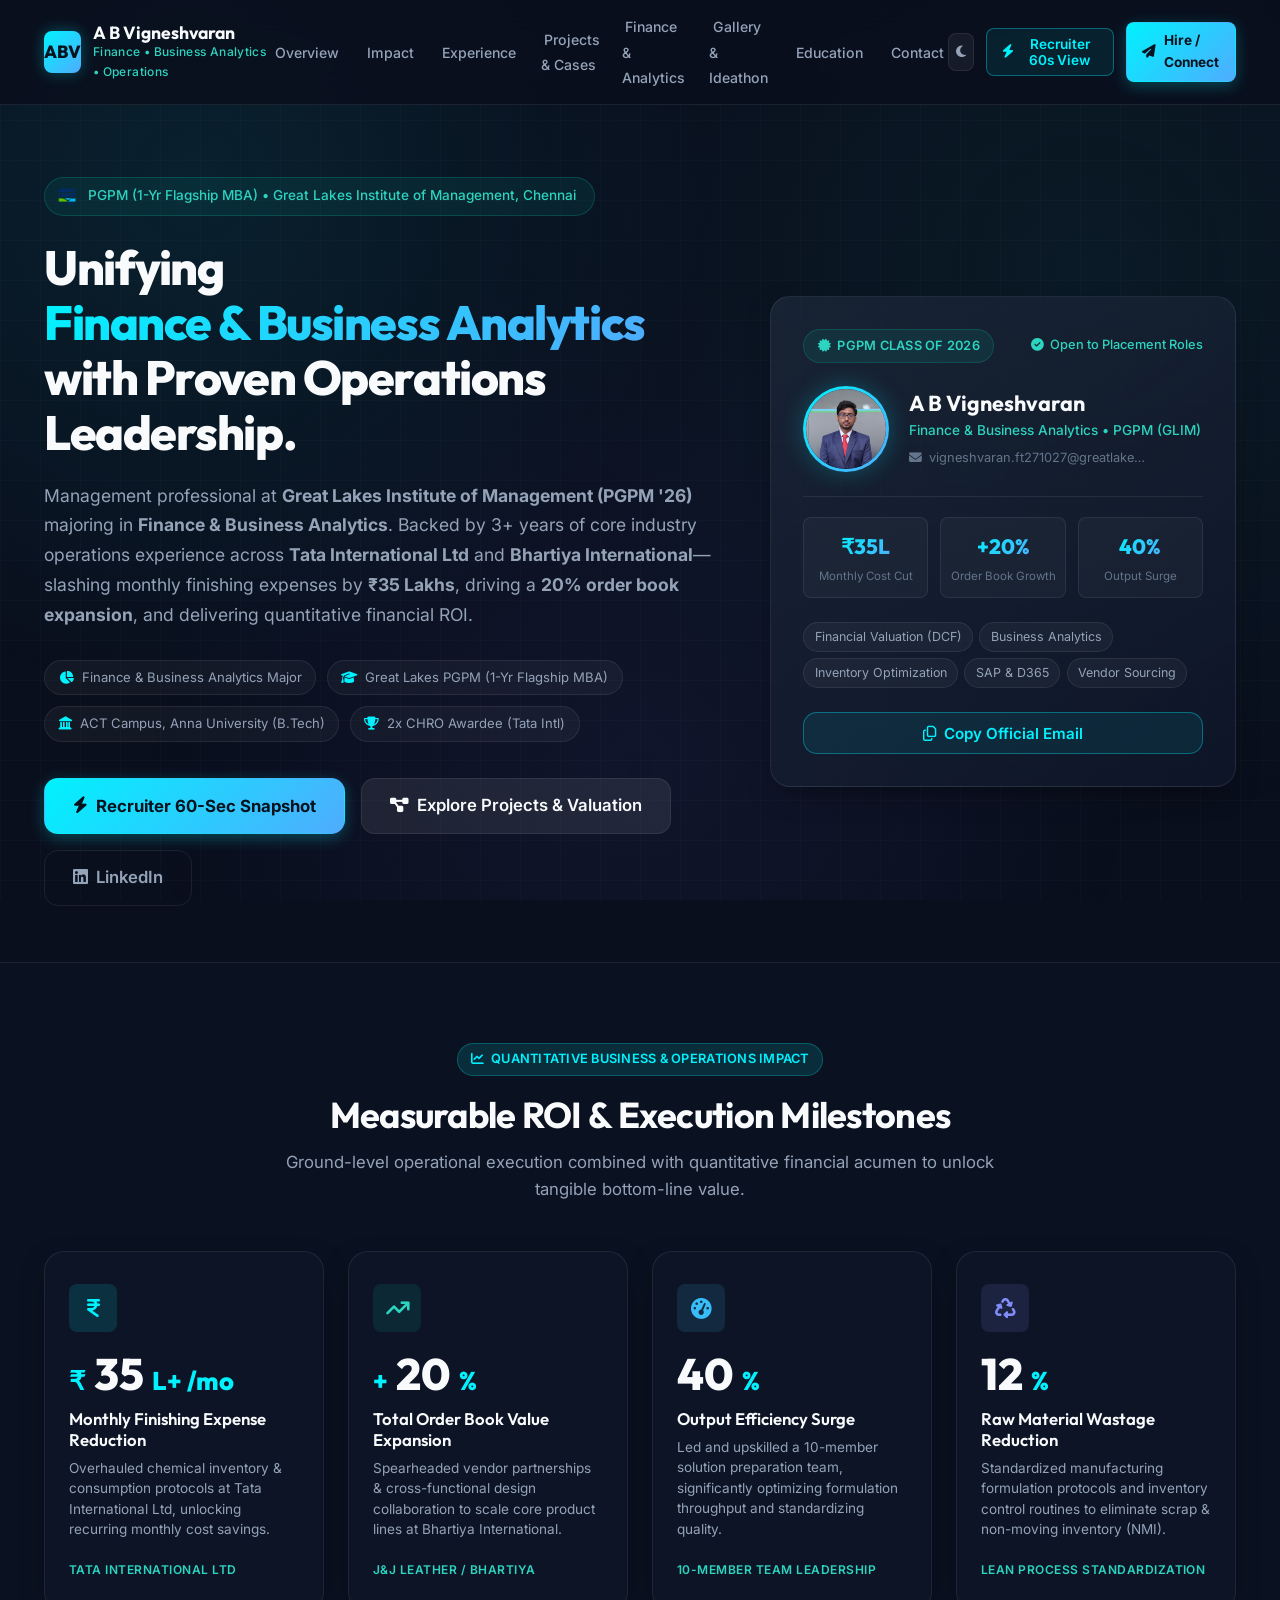
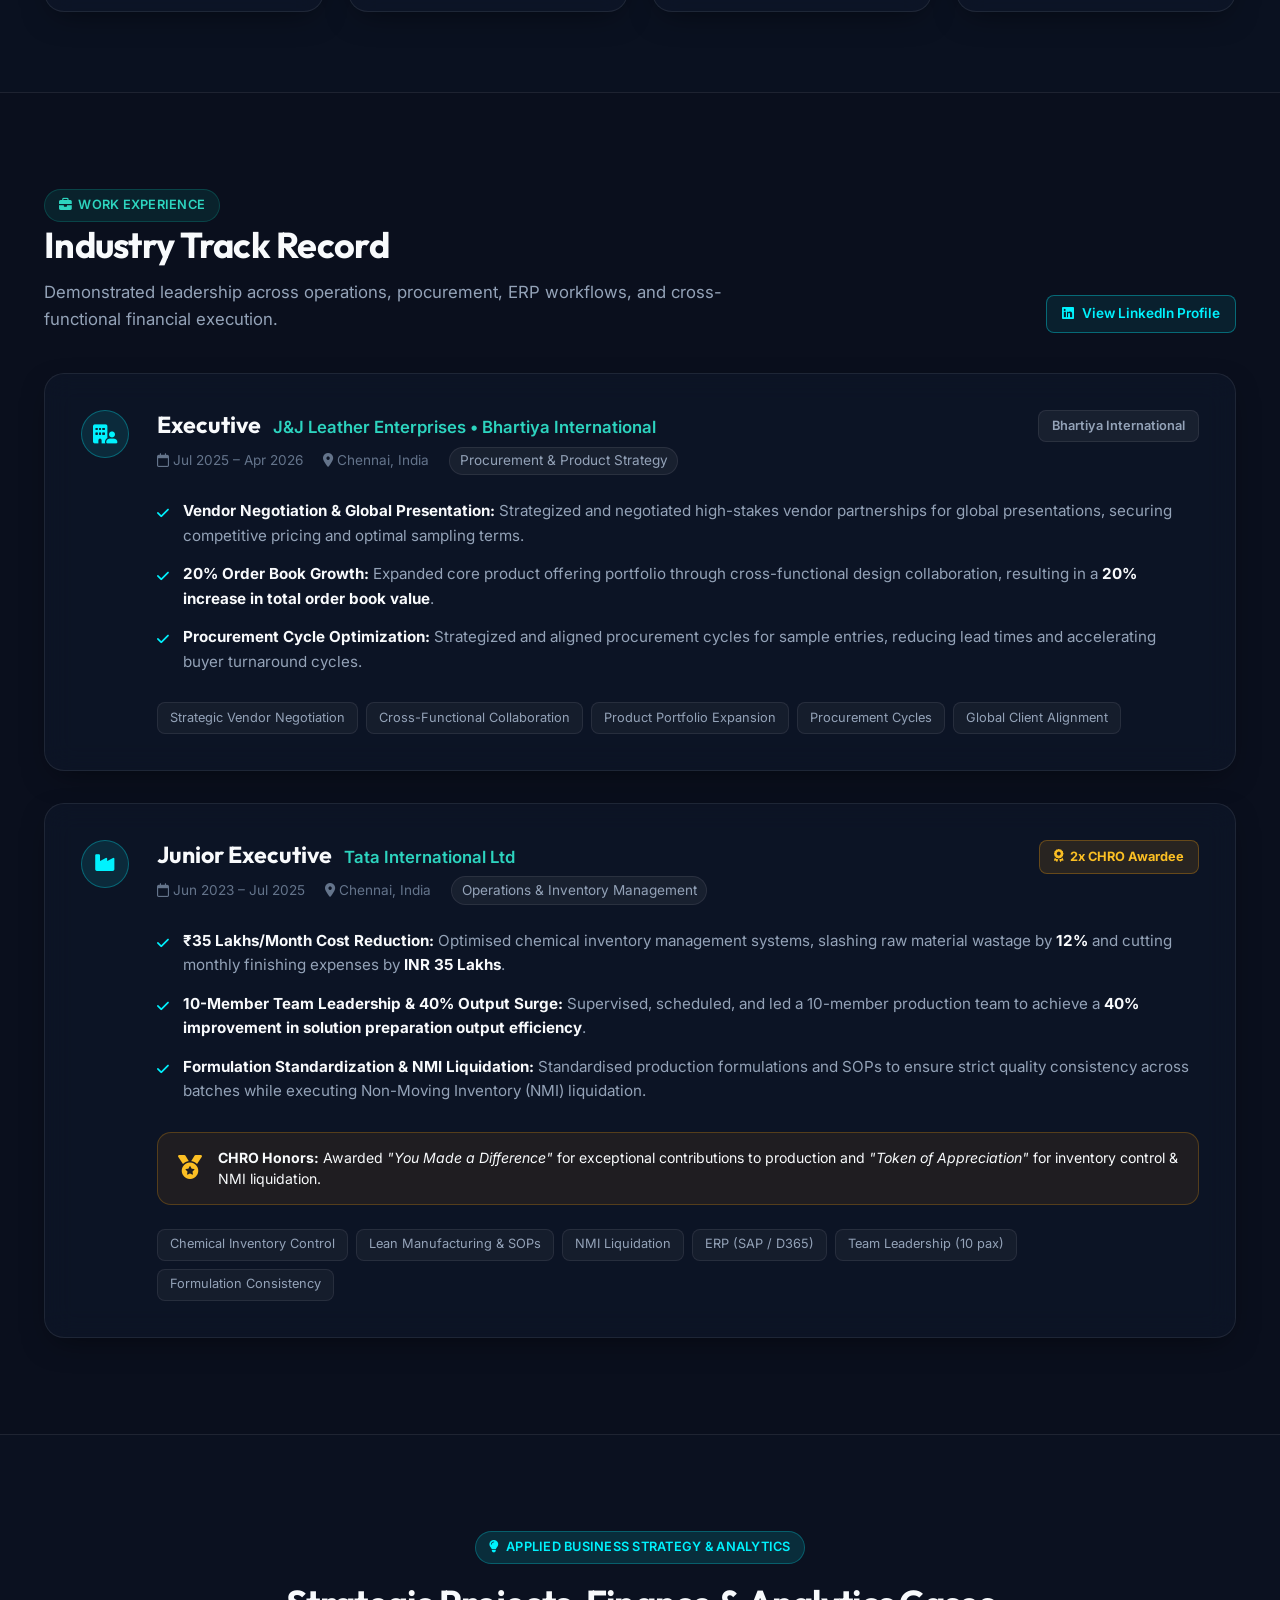
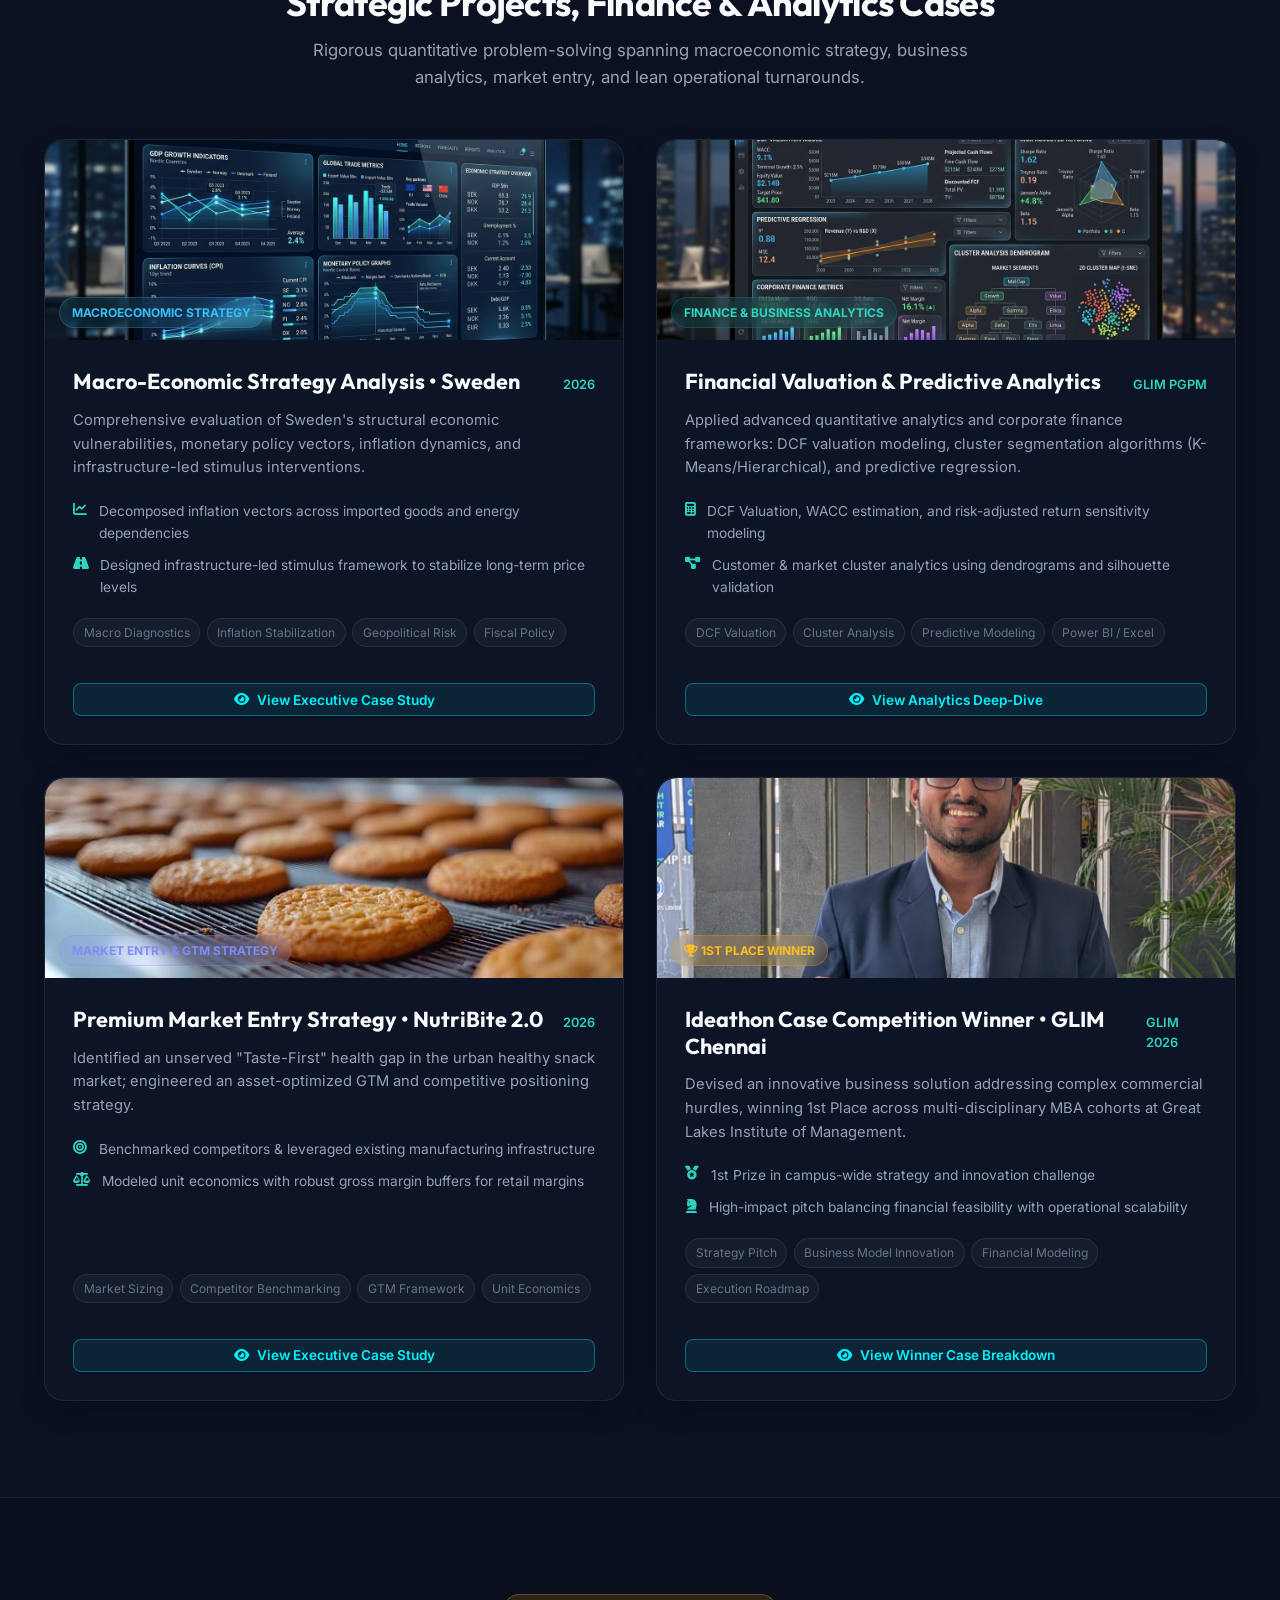
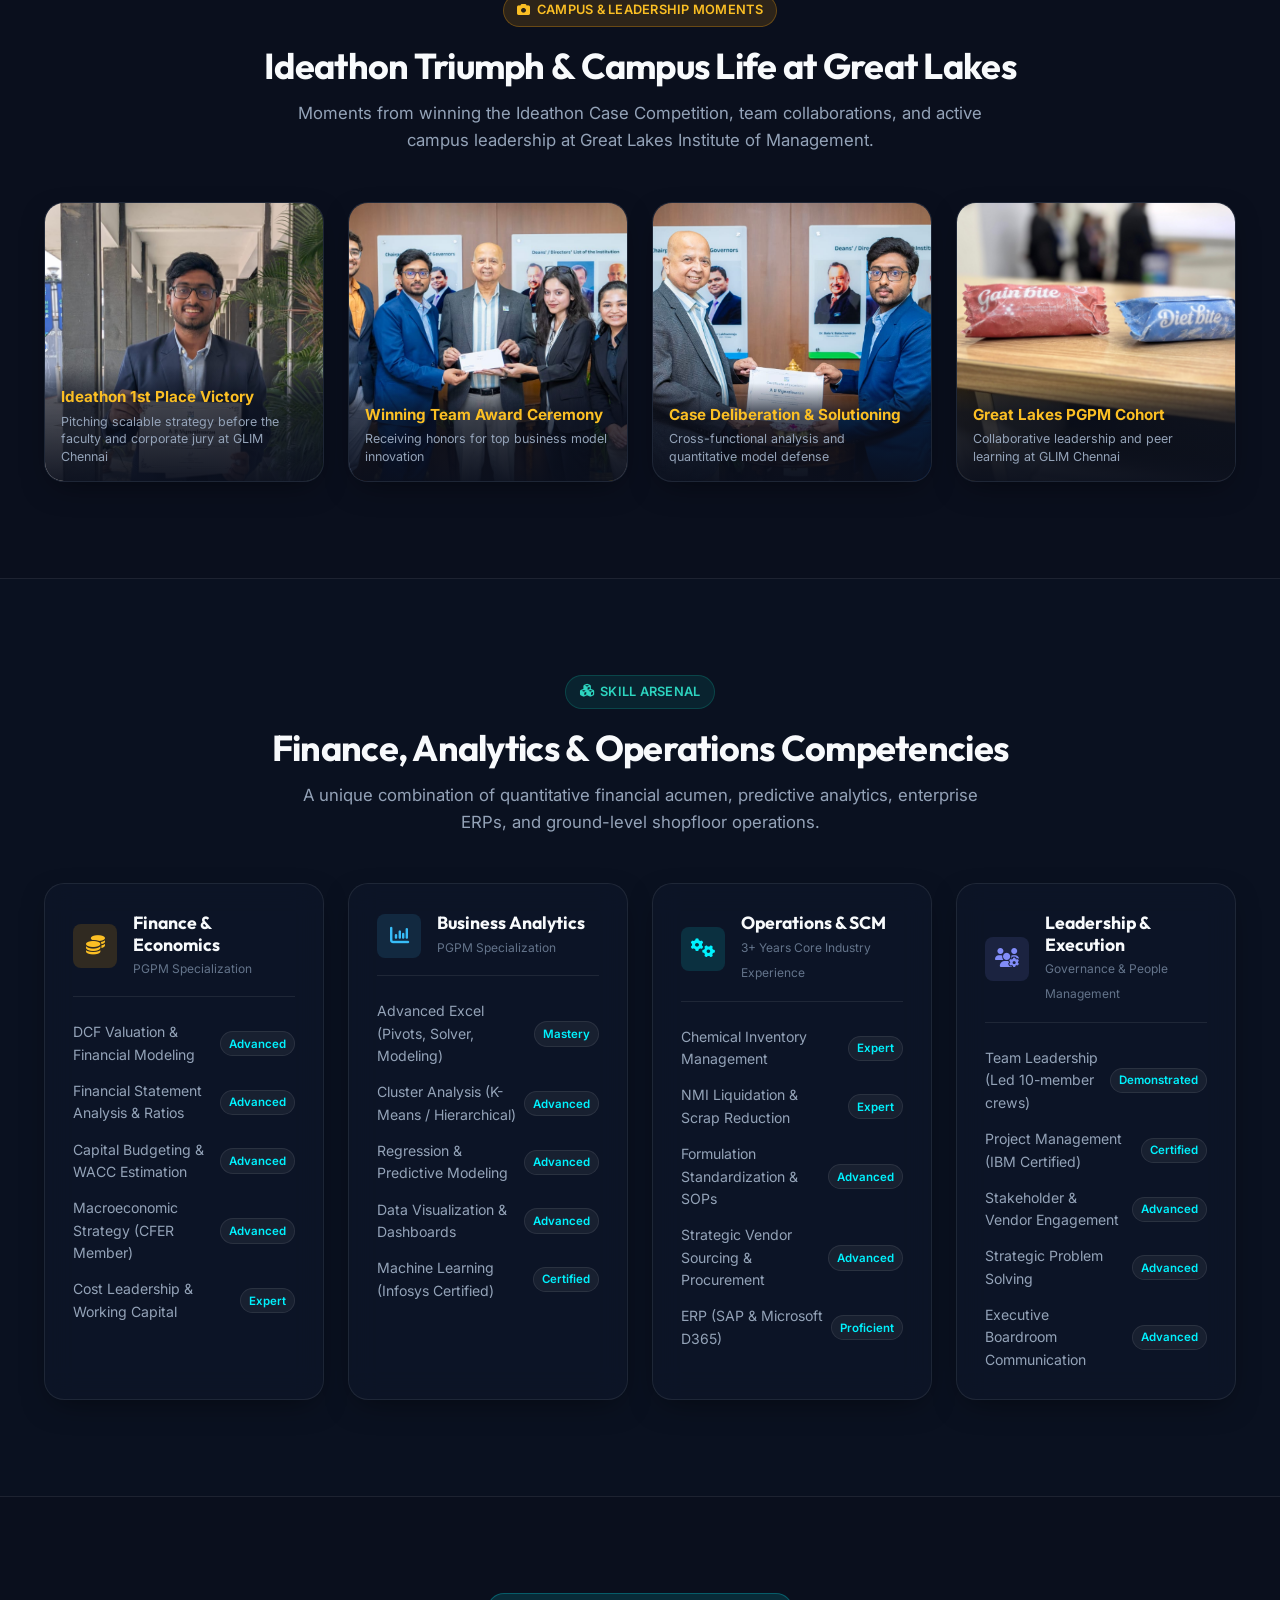
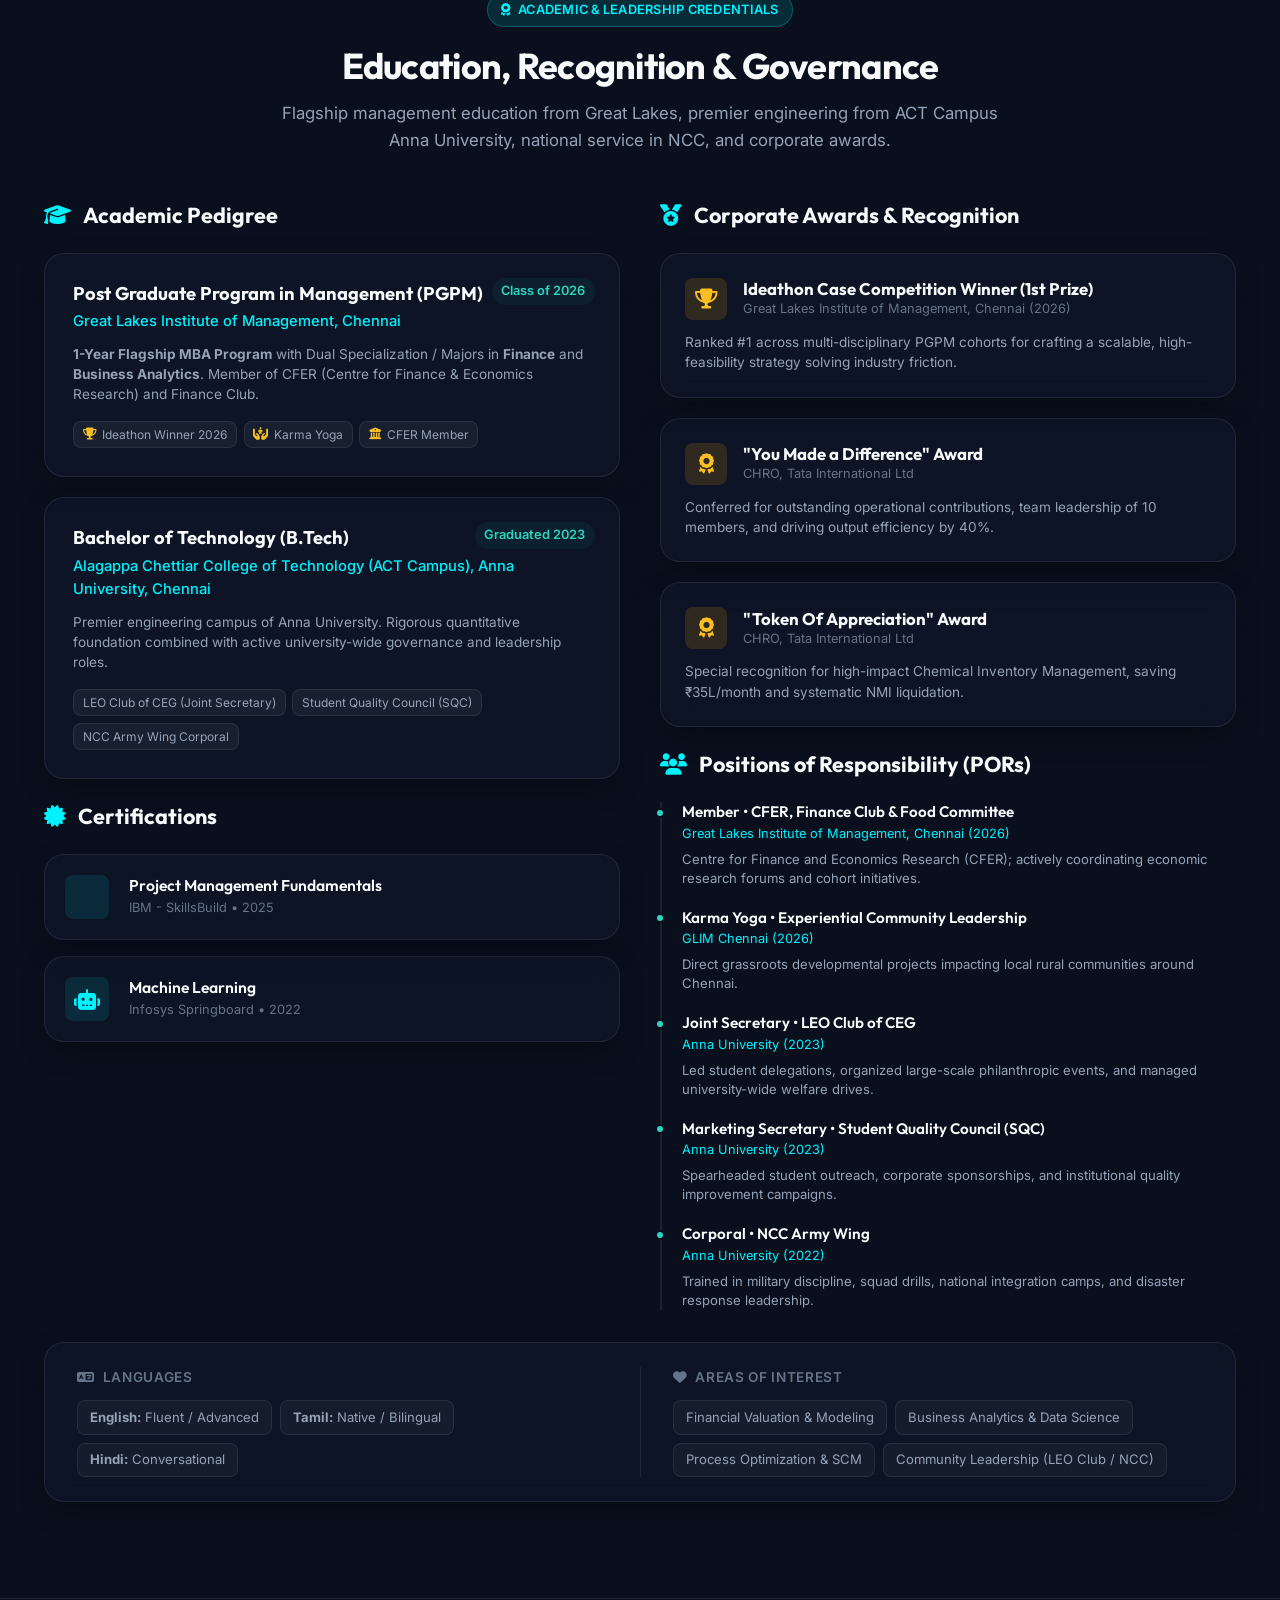
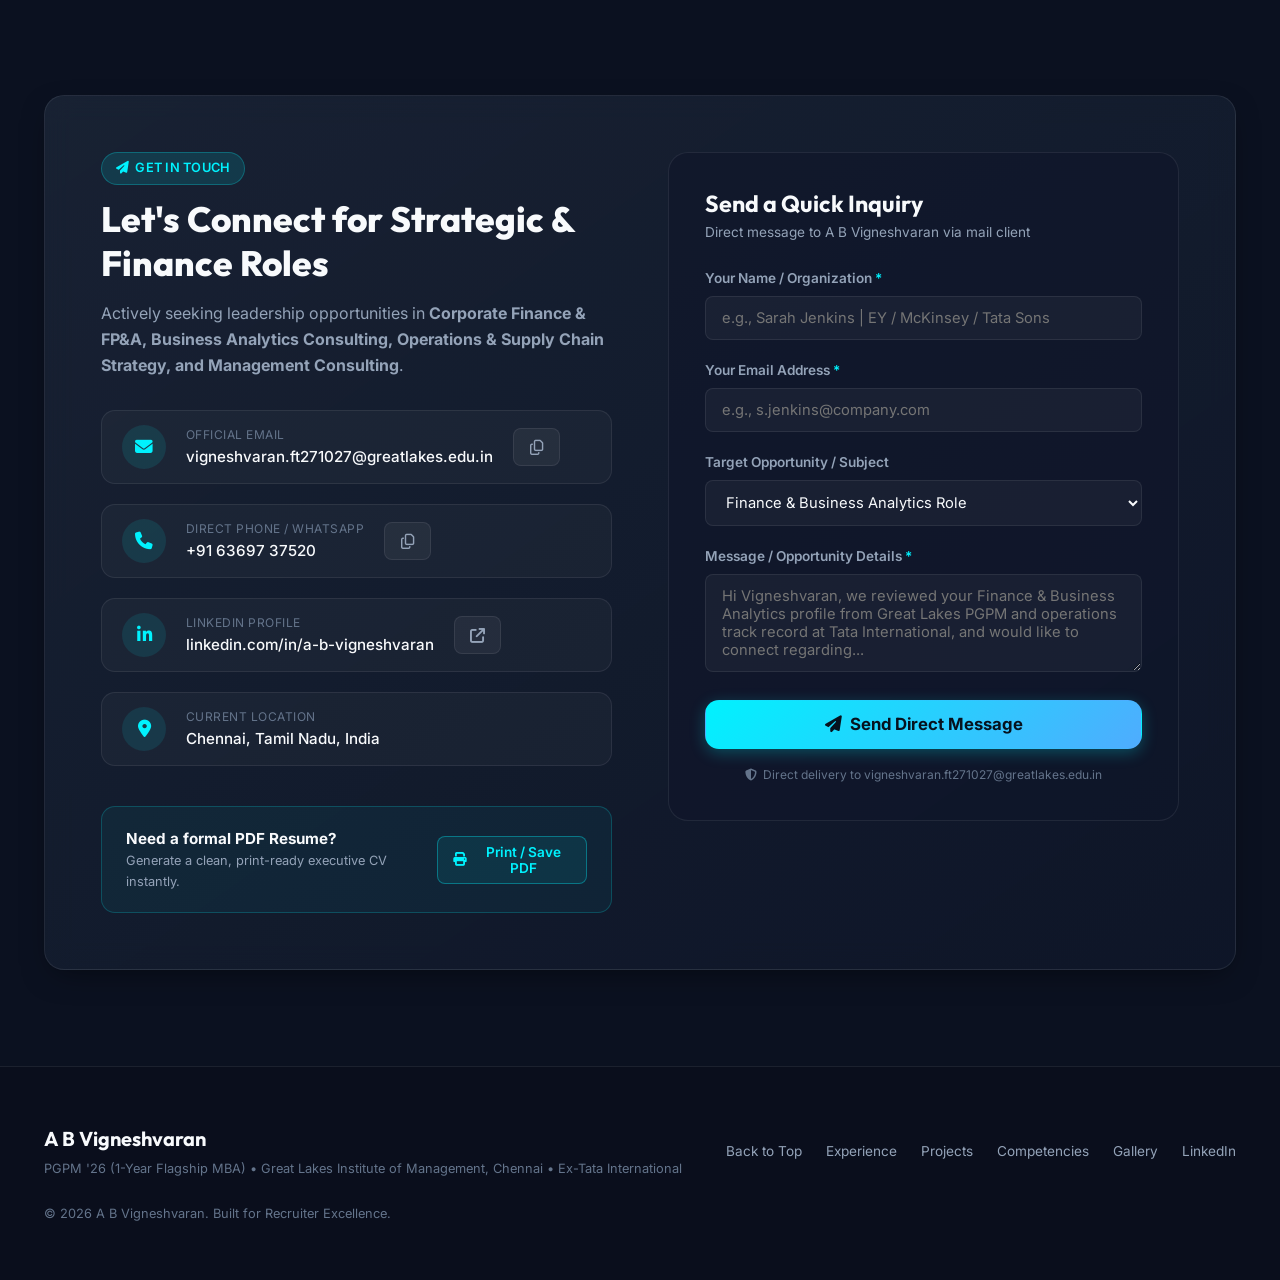
==== vigneshvaran-portfolio/index.html @ 3c81bb5b "Add files via upload" ====
<!DOCTYPE html>
<html lang="en" data-theme="dark">
<head>
  <meta charset="UTF-8">
  <meta name="viewport" content="width=device-width, initial-scale=1.0">
  <title>A B Vigneshvaran | Finance & Business Analytics | Operations & Strategy | Great Lakes PGPM</title>
  <meta name="description" content="Executive Portfolio of A B Vigneshvaran - PGPM (1-Year Flagship MBA) at Great Lakes Institute of Management, majoring in Finance & Business Analytics. Ex-Tata International & Bhartiya International with proven Operations & SCM track record.">
  <meta name="author" content="A B Vigneshvaran">
  <meta name="keywords" content="A B Vigneshvaran, Great Lakes PGPM, Finance and Business Analytics, Operations Management, Tata International, Bhartiya International, ACT Campus Anna University, Valuation, Financial Modeling, Strategy Consultant">

  <!-- Open Graph / Social Meta -->
  <meta property="og:type" content="website">
  <meta property="og:title" content="A B Vigneshvaran | Executive Portfolio">
  <meta property="og:description" content="Explore Finance & Business Analytics expertise, Operations impact, and strategic case studies of A B Vigneshvaran (PGPM, Great Lakes).">

  <!-- Google Fonts: Inter, Outfit, JetBrains Mono -->
  <link rel="preconnect" href="https://fonts.googleapis.com">
  <link rel="preconnect" href="https://fonts.gstatic.com" crossorigin>
  <link href="https://fonts.googleapis.com/css2?family=Inter:wght@300;400;500;600;700&family=Outfit:wght@400;500;600;700;800&family=JetBrains+Mono:wght@400;500;600&display=swap" rel="stylesheet">
  
  <!-- FontAwesome Icons -->
  <link rel="stylesheet" href="https://cdnjs.cloudflare.com/ajax/libs/font-awesome/6.5.1/css/all.min.css">

  <link rel="stylesheet" href="styles.css">
</head>
<body>

  <!-- Background Ambient Glow & Grid -->
  <div class="bg-mesh" aria-hidden="true"></div>
  <div class="bg-grid-overlay" aria-hidden="true"></div>

  <!-- Top Navigation Bar -->
  <header class="navbar" id="navbar">
    <div class="nav-container">
      <a href="#hero" class="brand-logo" aria-label="Home">
        <div class="logo-badge">ABV</div>
        <div class="brand-text">
          <span class="brand-name">A B Vigneshvaran</span>
          <span class="brand-sub">Finance &bull; Business Analytics &bull; Operations</span>
        </div>
      </a>

      <nav class="nav-menu" id="navMenu">
        <ul class="nav-links">
          <li><a href="#overview" class="nav-link">Overview</a></li>
          <li><a href="#impact" class="nav-link">Impact</a></li>
          <li><a href="#experience" class="nav-link">Experience</a></li>
          <li><a href="#projects" class="nav-link">Projects & Cases</a></li>
          <li><a href="#skills" class="nav-link">Finance & Analytics</a></li>
          <li><a href="#gallery" class="nav-link">Gallery & Ideathon</a></li>
          <li><a href="#credentials" class="nav-link">Education</a></li>
          <li><a href="#contact" class="nav-link">Contact</a></li>
        </ul>
      </nav>

      <div class="nav-actions">
        <button class="theme-toggle-btn" id="themeToggle" title="Toggle Light/Dark Theme" aria-label="Toggle theme">
          <i class="fa-solid fa-moon" id="themeIcon"></i>
        </button>
        <button class="btn btn-sm btn-outline-cyan" id="openRecruiterSnapBtn" aria-label="Recruiter Snapshot">
          <i class="fa-solid fa-bolt"></i>
          <span>Recruiter 60s View</span>
        </button>
        <a href="#contact" class="btn btn-sm btn-primary hide-mobile">
          <i class="fa-solid fa-paper-plane"></i>
          <span>Hire / Connect</span>
        </a>
        <button class="mobile-toggle" id="mobileToggle" aria-label="Toggle Navigation Menu">
          <span></span><span></span><span></span>
        </button>
      </div>
    </div>
  </header>

  <main>
    <!-- HERO SECTION -->
    <section class="hero-section" id="hero">
      <div class="container hero-container">
        
        <div class="hero-content">
          <div class="status-pill animate-fade-in">
            <img src="assets/great_lakes_logo.png" alt="Great Lakes" class="pill-logo-img">
            <span>PGPM (1-Yr Flagship MBA) &bull; Great Lakes Institute of Management, Chennai</span>
          </div>

          <h1 class="hero-title animate-fade-up">
            Unifying <span class="gradient-text">Finance & Business Analytics</span> with Proven Operations Leadership.
          </h1>

          <p class="hero-description animate-fade-up delay-1">
            Management professional at <strong>Great Lakes Institute of Management (PGPM '26)</strong> majoring in <strong>Finance & Business Analytics</strong>. Backed by 3+ years of core industry operations experience across <strong>Tata International Ltd</strong> and <strong>Bhartiya International</strong>—slashing monthly finishing expenses by <strong>₹35 Lakhs</strong>, driving a <strong>20% order book expansion</strong>, and delivering quantitative financial ROI.
          </p>

          <div class="hero-chips animate-fade-up delay-2">
            <div class="chip">
              <i class="fa-solid fa-chart-pie"></i>
              <span>Finance & Business Analytics Major</span>
            </div>
            <div class="chip">
              <i class="fa-solid fa-graduation-cap"></i>
              <span>Great Lakes PGPM (1-Yr Flagship MBA)</span>
            </div>
            <div class="chip">
              <i class="fa-solid fa-landmark"></i>
              <span>ACT Campus, Anna University (B.Tech)</span>
            </div>
            <div class="chip">
              <i class="fa-solid fa-trophy"></i>
              <span>2x CHRO Awardee (Tata Intl)</span>
            </div>
          </div>

          <div class="hero-cta-group animate-fade-up delay-3">
            <button class="btn btn-lg btn-primary" id="heroRecruiterBtn">
              <i class="fa-solid fa-bolt"></i>
              <span>Recruiter 60-Sec Snapshot</span>
            </button>
            <a href="#projects" class="btn btn-lg btn-secondary">
              <i class="fa-solid fa-diagram-project"></i>
              <span>Explore Projects & Valuation</span>
            </a>
            <a href="https://www.linkedin.com/in/a-b-vigneshvaran" target="_blank" rel="noopener noreferrer" class="btn btn-lg btn-ghost" title="LinkedIn Profile">
              <i class="fa-brands fa-linkedin"></i>
              <span>LinkedIn</span>
            </a>
          </div>
        </div>

        <!-- HERO PROFILE CARD WITH REAL PHOTO -->
        <div class="hero-card-column animate-fade-up delay-2">
          <div class="executive-card glass-card">
            <div class="card-header-badge">
              <span class="tag tag-teal"><i class="fa-solid fa-certificate"></i> PGPM Class of 2026</span>
              <span class="live-status"><i class="fa-solid fa-circle-check"></i> Open to Placement Roles</span>
            </div>
            
            <div class="avatar-container">
              <div class="avatar-photo-frame">
                <img src="assets/profile.jpg" alt="A B Vigneshvaran" class="avatar-real-img">
              </div>
              <div class="avatar-info">
                <h3>A B Vigneshvaran</h3>
                <p class="sub-role">Finance & Business Analytics &bull; PGPM (GLIM)</p>
                <div class="location-tag">
                  <i class="fa-solid fa-envelope"></i>
                  <span class="truncate">vigneshvaran.ft271027@greatlakes.edu.in</span>
                </div>
              </div>
            </div>

            <div class="card-divider"></div>

            <div class="profile-quick-stats">
              <div class="quick-stat-item">
                <div class="stat-num gradient-text">₹35L</div>
                <div class="stat-lbl">Monthly Cost Cut</div>
              </div>
              <div class="quick-stat-item">
                <div class="stat-num gradient-text">+20%</div>
                <div class="stat-lbl">Order Book Growth</div>
              </div>
              <div class="quick-stat-item">
                <div class="stat-num gradient-text">40%</div>
                <div class="stat-lbl">Output Surge</div>
              </div>
            </div>

            <div class="core-competency-pills">
              <span class="pill-badge">Financial Valuation (DCF)</span>
              <span class="pill-badge">Business Analytics</span>
              <span class="pill-badge">Inventory Optimization</span>
              <span class="pill-badge">SAP & D365</span>
              <span class="pill-badge">Vendor Sourcing</span>
            </div>

            <div class="quick-card-actions">
              <button class="btn btn-full btn-outline-cyan" onclick="copyContactInfo('vigneshvaran.ft271027@greatlakes.edu.in', 'Email copied to clipboard!')">
                <i class="fa-regular fa-copy"></i>
                <span>Copy Official Email</span>
              </button>
            </div>
          </div>
        </div>

      </div>
    </section>

    <!-- KEY IMPACT METRICS BAR -->
    <section class="metrics-section" id="impact">
      <div class="container">
        <div class="section-badge-center">
          <span class="tag tag-cyan"><i class="fa-solid fa-chart-line"></i> Quantitative Business & Operations Impact</span>
        </div>
        <h2 class="section-title text-center">Measurable ROI & Execution Milestones</h2>
        <p class="section-subtitle text-center">Ground-level operational execution combined with quantitative financial acumen to unlock tangible bottom-line value.</p>

        <div class="metrics-grid">
          
          <div class="metric-card glass-card">
            <div class="metric-icon-wrap icon-cyan">
              <i class="fa-solid fa-indian-rupee-sign"></i>
            </div>
            <div class="metric-number-wrap">
              <span class="metric-prefix">₹</span>
              <span class="metric-counter" data-target="35">0</span>
              <span class="metric-suffix">L+ /mo</span>
            </div>
            <h4 class="metric-heading">Monthly Finishing Expense Reduction</h4>
            <p class="metric-desc">Overhauled chemical inventory & consumption protocols at Tata International Ltd, unlocking recurring monthly cost savings.</p>
            <div class="metric-tag">Tata International Ltd</div>
          </div>

          <div class="metric-card glass-card">
            <div class="metric-icon-wrap icon-teal">
              <i class="fa-solid fa-arrow-trend-up"></i>
            </div>
            <div class="metric-number-wrap">
              <span class="metric-prefix">+</span>
              <span class="metric-counter" data-target="20">0</span>
              <span class="metric-suffix">%</span>
            </div>
            <h4 class="metric-heading">Total Order Book Value Expansion</h4>
            <p class="metric-desc">Spearheaded vendor partnerships & cross-functional design collaboration to scale core product lines at Bhartiya International.</p>
            <div class="metric-tag">J&J Leather / Bhartiya</div>
          </div>

          <div class="metric-card glass-card">
            <div class="metric-icon-wrap icon-blue">
              <i class="fa-solid fa-gauge-high"></i>
            </div>
            <div class="metric-number-wrap">
              <span class="metric-counter" data-target="40">0</span>
              <span class="metric-suffix">%</span>
            </div>
            <h4 class="metric-heading">Output Efficiency Surge</h4>
            <p class="metric-desc">Led and upskilled a 10-member solution preparation team, significantly optimizing formulation throughput and standardizing quality.</p>
            <div class="metric-tag">10-Member Team Leadership</div>
          </div>

          <div class="metric-card glass-card">
            <div class="metric-icon-wrap icon-indigo">
              <i class="fa-solid fa-recycle"></i>
            </div>
            <div class="metric-number-wrap">
              <span class="metric-counter" data-target="12">0</span>
              <span class="metric-suffix">%</span>
            </div>
            <h4 class="metric-heading">Raw Material Wastage Reduction</h4>
            <p class="metric-desc">Standardized manufacturing formulation protocols and inventory control routines to eliminate scrap & non-moving inventory (NMI).</p>
            <div class="metric-tag">Lean Process Standardization</div>
          </div>

        </div>
      </div>
    </section>

    <!-- PROFESSIONAL EXPERIENCE SECTION -->
    <section class="experience-section" id="experience">
      <div class="container">
        
        <div class="section-header-flex">
          <div>
            <span class="tag tag-teal"><i class="fa-solid fa-briefcase"></i> Work Experience</span>
            <h2 class="section-title">Industry Track Record</h2>
            <p class="section-subtitle">Demonstrated leadership across operations, procurement, ERP workflows, and cross-functional financial execution.</p>
          </div>
          <div class="exp-actions">
            <a href="https://www.linkedin.com/in/a-b-vigneshvaran" target="_blank" class="btn btn-sm btn-outline-cyan">
              <i class="fa-brands fa-linkedin"></i> View LinkedIn Profile
            </a>
          </div>
        </div>

        <div class="timeline-container">
          
          <!-- Experience Item 1: J&J Leather / Bhartiya International -->
          <div class="timeline-item glass-card">
            <div class="timeline-marker">
              <i class="fa-solid fa-building-user"></i>
            </div>
            <div class="timeline-body">
              <div class="timeline-header">
                <div>
                  <div class="company-badge-row">
                    <h3 class="role-title">Executive</h3>
                    <span class="company-name">J&J Leather Enterprises &bull; Bhartiya International</span>
                  </div>
                  <div class="timeline-meta">
                    <span><i class="fa-regular fa-calendar"></i> Jul 2025 – Apr 2026</span>
                    <span><i class="fa-solid fa-location-dot"></i> Chennai, India</span>
                    <span class="tenure-badge">Procurement & Product Strategy</span>
                  </div>
                </div>
                <div class="company-tag">Bhartiya International</div>
              </div>

              <div class="timeline-bullets">
                <div class="bullet-point">
                  <div class="bullet-icon"><i class="fa-solid fa-check"></i></div>
                  <div class="bullet-text">
                    <strong>Vendor Negotiation & Global Presentation:</strong> Strategized and negotiated high-stakes vendor partnerships for global presentations, securing competitive pricing and optimal sampling terms.
                  </div>
                </div>
                <div class="bullet-point">
                  <div class="bullet-icon"><i class="fa-solid fa-check"></i></div>
                  <div class="bullet-text">
                    <strong>20% Order Book Growth:</strong> Expanded core product offering portfolio through cross-functional design collaboration, resulting in a <strong>20% increase in total order book value</strong>.
                  </div>
                </div>
                <div class="bullet-point">
                  <div class="bullet-icon"><i class="fa-solid fa-check"></i></div>
                  <div class="bullet-text">
                    <strong>Procurement Cycle Optimization:</strong> Strategized and aligned procurement cycles for sample entries, reducing lead times and accelerating buyer turnaround cycles.
                  </div>
                </div>
              </div>

              <div class="skill-tag-group">
                <span class="skill-tag">Strategic Vendor Negotiation</span>
                <span class="skill-tag">Cross-Functional Collaboration</span>
                <span class="skill-tag">Product Portfolio Expansion</span>
                <span class="skill-tag">Procurement Cycles</span>
                <span class="skill-tag">Global Client Alignment</span>
              </div>
            </div>
          </div>

          <!-- Experience Item 2: Tata International Ltd -->
          <div class="timeline-item glass-card">
            <div class="timeline-marker">
              <i class="fa-solid fa-industry"></i>
            </div>
            <div class="timeline-body">
              <div class="timeline-header">
                <div>
                  <div class="company-badge-row">
                    <h3 class="role-title">Junior Executive</h3>
                    <span class="company-name">Tata International Ltd</span>
                  </div>
                  <div class="timeline-meta">
                    <span><i class="fa-regular fa-calendar"></i> Jun 2023 – Jul 2025</span>
                    <span><i class="fa-solid fa-location-dot"></i> Chennai, India</span>
                    <span class="tenure-badge">Operations & Inventory Management</span>
                  </div>
                </div>
                <div class="company-tag-gold"><i class="fa-solid fa-award"></i> 2x CHRO Awardee</div>
              </div>

              <div class="timeline-bullets">
                <div class="bullet-point">
                  <div class="bullet-icon"><i class="fa-solid fa-check"></i></div>
                  <div class="bullet-text">
                    <strong>₹35 Lakhs/Month Cost Reduction:</strong> Optimised chemical inventory management systems, slashing raw material wastage by <strong>12%</strong> and cutting monthly finishing expenses by <strong>INR 35 Lakhs</strong>.
                  </div>
                </div>
                <div class="bullet-point">
                  <div class="bullet-icon"><i class="fa-solid fa-check"></i></div>
                  <div class="bullet-text">
                    <strong>10-Member Team Leadership & 40% Output Surge:</strong> Supervised, scheduled, and led a 10-member production team to achieve a <strong>40% improvement in solution preparation output efficiency</strong>.
                  </div>
                </div>
                <div class="bullet-point">
                  <div class="bullet-icon"><i class="fa-solid fa-check"></i></div>
                  <div class="bullet-text">
                    <strong>Formulation Standardization & NMI Liquidation:</strong> Standardised production formulations and SOPs to ensure strict quality consistency across batches while executing Non-Moving Inventory (NMI) liquidation.
                  </div>
                </div>
              </div>

              <!-- Corporate Recognition Callout -->
              <div class="award-callout-box">
                <div class="callout-icon"><i class="fa-solid fa-medal"></i></div>
                <div class="callout-text">
                  <strong>CHRO Honors:</strong> Awarded <em>"You Made a Difference"</em> for exceptional contributions to production and <em>"Token of Appreciation"</em> for inventory control & NMI liquidation.
                </div>
              </div>

              <div class="skill-tag-group">
                <span class="skill-tag">Chemical Inventory Control</span>
                <span class="skill-tag">Lean Manufacturing & SOPs</span>
                <span class="skill-tag">NMI Liquidation</span>
                <span class="skill-tag">ERP (SAP / D365)</span>
                <span class="skill-tag">Team Leadership (10 pax)</span>
                <span class="skill-tag">Formulation Consistency</span>
              </div>
            </div>
          </div>

        </div>

      </div>
    </section>

    <!-- STRATEGIC PROJECTS & CASE ANALYSES (WITH RICH VISUALS) -->
    <section class="projects-section" id="projects">
      <div class="container">
        
        <div class="section-badge-center">
          <span class="tag tag-cyan"><i class="fa-solid fa-lightbulb"></i> Applied Business Strategy & Analytics</span>
        </div>
        <h2 class="section-title text-center">Strategic Projects, Finance & Analytics Cases</h2>
        <p class="section-subtitle text-center">Rigorous quantitative problem-solving spanning macroeconomic strategy, business analytics, market entry, and lean operational turnarounds.</p>

        <div class="projects-grid">
          
          <!-- Project 1: Sweden Macroeconomic Analysis -->
          <div class="project-card glass-card">
            <div class="project-img-wrapper">
              <img src="assets/sweden_project.jpg" alt="Sweden Macroeconomic Strategy" class="project-card-img">
              <div class="project-img-tag tag-blue">Macroeconomic Strategy</div>
            </div>
            <div class="project-card-content">
              <div class="project-top-row">
                <h3 class="project-title">Macro-Economic Strategy Analysis &bull; Sweden</h3>
                <span class="project-year">2026</span>
              </div>
              <p class="project-summary">
                Comprehensive evaluation of Sweden's structural economic vulnerabilities, monetary policy vectors, inflation dynamics, and infrastructure-led stimulus interventions.
              </p>

              <div class="project-highlights">
                <div class="proj-highlight-item">
                  <i class="fa-solid fa-chart-line"></i>
                  <span>Decomposed inflation vectors across imported goods and energy dependencies</span>
                </div>
                <div class="proj-highlight-item">
                  <i class="fa-solid fa-road"></i>
                  <span>Designed infrastructure-led stimulus framework to stabilize long-term price levels</span>
                </div>
              </div>

              <div class="project-tags">
                <span class="tag-pill">Macro Diagnostics</span>
                <span class="tag-pill">Inflation Stabilization</span>
                <span class="tag-pill">Geopolitical Risk</span>
                <span class="tag-pill">Fiscal Policy</span>
              </div>

              <button class="btn btn-sm btn-outline-cyan btn-full mt-4" onclick="openCaseModal('sweden')">
                <i class="fa-solid fa-eye"></i> View Executive Case Study
              </button>
            </div>
          </div>

          <!-- Project 2: Business Analytics & Financial Modeling -->
          <div class="project-card glass-card">
            <div class="project-img-wrapper">
              <img src="assets/finance_analytics_project.jpg" alt="Finance & Analytics Modeling" class="project-card-img">
              <div class="project-img-tag tag-teal">Finance & Business Analytics</div>
            </div>
            <div class="project-card-content">
              <div class="project-top-row">
                <h3 class="project-title">Financial Valuation & Predictive Analytics</h3>
                <span class="project-year">GLIM PGPM</span>
              </div>
              <p class="project-summary">
                Applied advanced quantitative analytics and corporate finance frameworks: DCF valuation modeling, cluster segmentation algorithms (K-Means/Hierarchical), and predictive regression.
              </p>

              <div class="project-highlights">
                <div class="proj-highlight-item">
                  <i class="fa-solid fa-calculator"></i>
                  <span>DCF Valuation, WACC estimation, and risk-adjusted return sensitivity modeling</span>
                </div>
                <div class="proj-highlight-item">
                  <i class="fa-solid fa-diagram-project"></i>
                  <span>Customer & market cluster analytics using dendrograms and silhouette validation</span>
                </div>
              </div>

              <div class="project-tags">
                <span class="tag-pill">DCF Valuation</span>
                <span class="tag-pill">Cluster Analysis</span>
                <span class="tag-pill">Predictive Modeling</span>
                <span class="tag-pill">Power BI / Excel</span>
              </div>

              <button class="btn btn-sm btn-outline-cyan btn-full mt-4" onclick="openCaseModal('financeanalytics')">
                <i class="fa-solid fa-eye"></i> View Analytics Deep-Dive
              </button>
            </div>
          </div>

          <!-- Project 3: NutriBite 2.0 Market Entry -->
          <div class="project-card glass-card">
            <div class="project-img-wrapper">
              <img src="assets/nutribite_project.jpg" alt="NutriBite 2.0 Market Entry" class="project-card-img">
              <div class="project-img-tag tag-indigo">Market Entry & GTM Strategy</div>
            </div>
            <div class="project-card-content">
              <div class="project-top-row">
                <h3 class="project-title">Premium Market Entry Strategy &bull; NutriBite 2.0</h3>
                <span class="project-year">2026</span>
              </div>
              <p class="project-summary">
                Identified an unserved "Taste-First" health gap in the urban healthy snack market; engineered an asset-optimized GTM and competitive positioning strategy.
              </p>

              <div class="project-highlights">
                <div class="proj-highlight-item">
                  <i class="fa-solid fa-bullseye"></i>
                  <span>Benchmarked competitors & leveraged existing manufacturing infrastructure</span>
                </div>
                <div class="proj-highlight-item">
                  <i class="fa-solid fa-scale-balanced"></i>
                  <span>Modeled unit economics with robust gross margin buffers for retail margins</span>
                </div>
              </div>

              <div class="project-tags">
                <span class="tag-pill">Market Sizing</span>
                <span class="tag-pill">Competitor Benchmarking</span>
                <span class="tag-pill">GTM Framework</span>
                <span class="tag-pill">Unit Economics</span>
              </div>

              <button class="btn btn-sm btn-outline-cyan btn-full mt-4" onclick="openCaseModal('nutribite')">
                <i class="fa-solid fa-eye"></i> View Executive Case Study
              </button>
            </div>
          </div>

          <!-- Project 4: Great Lakes Ideathon 1st Place Win -->
          <div class="project-card glass-card">
            <div class="project-img-wrapper">
              <img src="assets/ideathon_1.jpg" alt="Ideathon Winning Strategy" class="project-card-img">
              <div class="project-img-tag tag-gold"><i class="fa-solid fa-trophy"></i> 1st Place Winner</div>
            </div>
            <div class="project-card-content">
              <div class="project-top-row">
                <h3 class="project-title">Ideathon Case Competition Winner &bull; GLIM Chennai</h3>
                <span class="project-year">GLIM 2026</span>
              </div>
              <p class="project-summary">
                Devised an innovative business solution addressing complex commercial hurdles, winning 1st Place across multi-disciplinary MBA cohorts at Great Lakes Institute of Management.
              </p>

              <div class="project-highlights">
                <div class="proj-highlight-item">
                  <i class="fa-solid fa-medal"></i>
                  <span>1st Prize in campus-wide strategy and innovation challenge</span>
                </div>
                <div class="proj-highlight-item">
                  <i class="fa-solid fa-chess-knight"></i>
                  <span>High-impact pitch balancing financial feasibility with operational scalability</span>
                </div>
              </div>

              <div class="project-tags">
                <span class="tag-pill">Strategy Pitch</span>
                <span class="tag-pill">Business Model Innovation</span>
                <span class="tag-pill">Financial Modeling</span>
                <span class="tag-pill">Execution Roadmap</span>
              </div>

              <button class="btn btn-sm btn-outline-cyan btn-full mt-4" onclick="openCaseModal('ideathon')">
                <i class="fa-solid fa-eye"></i> View Winner Case Breakdown
              </button>
            </div>
          </div>

        </div>

      </div>
    </section>

    <!-- PHOTO GALLERY & IDEATHON SPOTLIGHT -->
    <section class="gallery-section" id="gallery">
      <div class="container">
        
        <div class="section-badge-center">
          <span class="tag tag-gold"><i class="fa-solid fa-camera"></i> Campus & Leadership Moments</span>
        </div>
        <h2 class="section-title text-center">Ideathon Triumph & Campus Life at Great Lakes</h2>
        <p class="section-subtitle text-center">Moments from winning the Ideathon Case Competition, team collaborations, and active campus leadership at Great Lakes Institute of Management.</p>

        <div class="photo-gallery-grid">
          
          <div class="gallery-item glass-card">
            <img src="assets/ideathon_1.jpg" alt="Ideathon Presentation" class="gallery-img">
            <div class="gallery-caption">
              <strong>Ideathon 1st Place Victory</strong>
              <span>Pitching scalable strategy before the faculty and corporate jury at GLIM Chennai</span>
            </div>
          </div>

          <div class="gallery-item glass-card">
            <img src="assets/ideathon_2.jpg" alt="Ideathon Team Celebration" class="gallery-img">
            <div class="gallery-caption">
              <strong>Winning Team Award Ceremony</strong>
              <span>Receiving honors for top business model innovation</span>
            </div>
          </div>

          <div class="gallery-item glass-card">
            <img src="assets/ideathon_3.jpg" alt="Strategy Deliberation" class="gallery-img">
            <div class="gallery-caption">
              <strong>Case Deliberation & Solutioning</strong>
              <span>Cross-functional analysis and quantitative model defense</span>
            </div>
          </div>

          <div class="gallery-item glass-card">
            <img src="assets/ideathon_4.jpg" alt="Great Lakes Cohort" class="gallery-img">
            <div class="gallery-caption">
              <strong>Great Lakes PGPM Cohort</strong>
              <span>Collaborative leadership and peer learning at GLIM Chennai</span>
            </div>
          </div>

        </div>

      </div>
    </section>

    <!-- CORE COMPETENCIES (FINANCE, ANALYTICS, OPERATIONS) -->
    <section class="skills-section" id="skills">
      <div class="container">
        
        <div class="section-badge-center">
          <span class="tag tag-teal"><i class="fa-solid fa-cubes"></i> Skill Arsenal</span>
        </div>
        <h2 class="section-title text-center">Finance, Analytics & Operations Competencies</h2>
        <p class="section-subtitle text-center">A unique combination of quantitative financial acumen, predictive analytics, enterprise ERPs, and ground-level shopfloor operations.</p>

        <div class="skill-category-grid">
          
          <!-- Category 1: Finance & Economics -->
          <div class="skill-card glass-card">
            <div class="skill-header">
              <div class="skill-cat-icon icon-gold">
                <i class="fa-solid fa-coins"></i>
              </div>
              <div>
                <h3 class="skill-cat-title">Finance & Economics</h3>
                <span class="skill-cat-subtitle">PGPM Specialization</span>
              </div>
            </div>
            <ul class="skill-list">
              <li class="skill-item">
                <span class="skill-name">DCF Valuation & Financial Modeling</span>
                <span class="skill-level-badge">Advanced</span>
              </li>
              <li class="skill-item">
                <span class="skill-name">Financial Statement Analysis & Ratios</span>
                <span class="skill-level-badge">Advanced</span>
              </li>
              <li class="skill-item">
                <span class="skill-name">Capital Budgeting & WACC Estimation</span>
                <span class="skill-level-badge">Advanced</span>
              </li>
              <li class="skill-item">
                <span class="skill-name">Macroeconomic Strategy (CFER Member)</span>
                <span class="skill-level-badge">Advanced</span>
              </li>
              <li class="skill-item">
                <span class="skill-name">Cost Leadership & Working Capital</span>
                <span class="skill-level-badge">Expert</span>
              </li>
            </ul>
          </div>

          <!-- Category 2: Business Analytics & Data -->
          <div class="skill-card glass-card">
            <div class="skill-header">
              <div class="skill-cat-icon icon-blue">
                <i class="fa-solid fa-chart-column"></i>
              </div>
              <div>
                <h3 class="skill-cat-title">Business Analytics</h3>
                <span class="skill-cat-subtitle">PGPM Specialization</span>
              </div>
            </div>
            <ul class="skill-list">
              <li class="skill-item">
                <span class="skill-name">Advanced Excel (Pivots, Solver, Modeling)</span>
                <span class="skill-level-badge">Mastery</span>
              </li>
              <li class="skill-item">
                <span class="skill-name">Cluster Analysis (K-Means / Hierarchical)</span>
                <span class="skill-level-badge">Advanced</span>
              </li>
              <li class="skill-item">
                <span class="skill-name">Regression & Predictive Modeling</span>
                <span class="skill-level-badge">Advanced</span>
              </li>
              <li class="skill-item">
                <span class="skill-name">Data Visualization & Dashboards</span>
                <span class="skill-level-badge">Advanced</span>
              </li>
              <li class="skill-item">
                <span class="skill-name">Machine Learning (Infosys Certified)</span>
                <span class="skill-level-badge">Certified</span>
              </li>
            </ul>
          </div>

          <!-- Category 3: Operations & Supply Chain -->
          <div class="skill-card glass-card">
            <div class="skill-header">
              <div class="skill-cat-icon icon-cyan">
                <i class="fa-solid fa-gears"></i>
              </div>
              <div>
                <h3 class="skill-cat-title">Operations & SCM</h3>
                <span class="skill-cat-subtitle">3+ Years Core Industry Experience</span>
              </div>
            </div>
            <ul class="skill-list">
              <li class="skill-item">
                <span class="skill-name">Chemical Inventory Management</span>
                <span class="skill-level-badge">Expert</span>
              </li>
              <li class="skill-item">
                <span class="skill-name">NMI Liquidation & Scrap Reduction</span>
                <span class="skill-level-badge">Expert</span>
              </li>
              <li class="skill-item">
                <span class="skill-name">Formulation Standardization & SOPs</span>
                <span class="skill-level-badge">Advanced</span>
              </li>
              <li class="skill-item">
                <span class="skill-name">Strategic Vendor Sourcing & Procurement</span>
                <span class="skill-level-badge">Advanced</span>
              </li>
              <li class="skill-item">
                <span class="skill-name">ERP (SAP & Microsoft D365)</span>
                <span class="skill-level-badge">Proficient</span>
              </li>
            </ul>
          </div>

          <!-- Category 4: Leadership & Strategy -->
          <div class="skill-card glass-card">
            <div class="skill-header">
              <div class="skill-cat-icon icon-indigo">
                <i class="fa-solid fa-users-gear"></i>
              </div>
              <div>
                <h3 class="skill-cat-title">Leadership & Execution</h3>
                <span class="skill-cat-subtitle">Governance & People Management</span>
              </div>
            </div>
            <ul class="skill-list">
              <li class="skill-item">
                <span class="skill-name">Team Leadership (Led 10-member crews)</span>
                <span class="skill-level-badge">Demonstrated</span>
              </li>
              <li class="skill-item">
                <span class="skill-name">Project Management (IBM Certified)</span>
                <span class="skill-level-badge">Certified</span>
              </li>
              <li class="skill-item">
                <span class="skill-name">Stakeholder & Vendor Engagement</span>
                <span class="skill-level-badge">Advanced</span>
              </li>
              <li class="skill-item">
                <span class="skill-name">Strategic Problem Solving</span>
                <span class="skill-level-badge">Advanced</span>
              </li>
              <li class="skill-item">
                <span class="skill-name">Executive Boardroom Communication</span>
                <span class="skill-level-badge">Advanced</span>
              </li>
            </ul>
          </div>

        </div>

      </div>
    </section>

    <!-- EDUCATION, RECOGNITION & LEADERSHIP (PORS) -->
    <section class="credentials-section" id="credentials">
      <div class="container">
        
        <div class="section-badge-center">
          <span class="tag tag-cyan"><i class="fa-solid fa-award"></i> Academic & Leadership Credentials</span>
        </div>
        <h2 class="section-title text-center">Education, Recognition & Governance</h2>
        <p class="section-subtitle text-center">Flagship management education from Great Lakes, premier engineering from ACT Campus Anna University, national service in NCC, and corporate awards.</p>

        <div class="credentials-grid">
          
          <!-- Column 1: Education & Honors -->
          <div class="credentials-col">
            <h3 class="col-title"><i class="fa-solid fa-graduation-cap"></i> Academic Pedigree</h3>
            
            <div class="credential-card glass-card">
              <div class="cred-year-tag">Class of 2026</div>
              <h4 class="cred-title">Post Graduate Program in Management (PGPM)</h4>
              <p class="cred-org">Great Lakes Institute of Management, Chennai</p>
              <p class="cred-desc"><strong>1-Year Flagship MBA Program</strong> with Dual Specialization / Majors in <strong>Finance</strong> and <strong>Business Analytics</strong>. Member of CFER (Centre for Finance & Economics Research) and Finance Club.</p>
              <div class="cred-badge-list">
                <span class="badge-mini"><i class="fa-solid fa-trophy"></i> Ideathon Winner 2026</span>
                <span class="badge-mini"><i class="fa-solid fa-hands-holding-child"></i> Karma Yoga</span>
                <span class="badge-mini"><i class="fa-solid fa-building-columns"></i> CFER Member</span>
              </div>
            </div>

            <div class="credential-card glass-card">
              <div class="cred-year-tag">Graduated 2023</div>
              <h4 class="cred-title">Bachelor of Technology (B.Tech)</h4>
              <p class="cred-org">Alagappa Chettiar College of Technology (ACT Campus), Anna University, Chennai</p>
              <p class="cred-desc">Premier engineering campus of Anna University. Rigorous quantitative foundation combined with active university-wide governance and leadership roles.</p>
              <div class="cred-badge-list">
                <span class="badge-mini">LEO Club of CEG (Joint Secretary)</span>
                <span class="badge-mini">Student Quality Council (SQC)</span>
                <span class="badge-mini">NCC Army Wing Corporal</span>
              </div>
            </div>

            <h3 class="col-title mt-6"><i class="fa-solid fa-certificate"></i> Certifications</h3>
            
            <div class="cert-card-compact glass-card">
              <div class="cert-icon"><i class="fa-brands fa-ibm"></i></div>
              <div class="cert-body">
                <h5>Project Management Fundamentals</h5>
                <p>IBM - SkillsBuild &bull; 2025</p>
              </div>
            </div>

            <div class="cert-card-compact glass-card">
              <div class="cert-icon"><i class="fa-solid fa-robot"></i></div>
              <div class="cert-body">
                <h5>Machine Learning</h5>
                <p>Infosys Springboard &bull; 2022</p>
              </div>
            </div>

          </div>

          <!-- Column 2: Positions of Responsibility & Honors -->
          <div class="credentials-col">
            <h3 class="col-title"><i class="fa-solid fa-medal"></i> Corporate Awards & Recognition</h3>

            <div class="award-box glass-card">
              <div class="award-header">
                <div class="award-icon-gold"><i class="fa-solid fa-trophy"></i></div>
                <div>
                  <h4 class="award-title">Ideathon Case Competition Winner (1st Prize)</h4>
                  <p class="award-org">Great Lakes Institute of Management, Chennai (2026)</p>
                </div>
              </div>
              <p class="award-text">Ranked #1 across multi-disciplinary PGPM cohorts for crafting a scalable, high-feasibility strategy solving industry friction.</p>
            </div>

            <div class="award-box glass-card">
              <div class="award-header">
                <div class="award-icon-gold"><i class="fa-solid fa-award"></i></div>
                <div>
                  <h4 class="award-title">"You Made a Difference" Award</h4>
                  <p class="award-org">CHRO, Tata International Ltd</p>
                </div>
              </div>
              <p class="award-text">Conferred for outstanding operational contributions, team leadership of 10 members, and driving output efficiency by 40%.</p>
            </div>

            <div class="award-box glass-card">
              <div class="award-header">
                <div class="award-icon-gold"><i class="fa-solid fa-award"></i></div>
                <div>
                  <h4 class="award-title">"Token Of Appreciation" Award</h4>
                  <p class="award-org">CHRO, Tata International Ltd</p>
                </div>
              </div>
              <p class="award-text">Special recognition for high-impact Chemical Inventory Management, saving ₹35L/month and systematic NMI liquidation.</p>
            </div>

            <h3 class="col-title mt-6"><i class="fa-solid fa-users"></i> Positions of Responsibility (PORs)</h3>

            <div class="por-timeline">
              <div class="por-item">
                <div class="por-bullet"></div>
                <div class="por-content">
                  <h5>Member &bull; CFER, Finance Club & Food Committee</h5>
                  <p class="por-sub">Great Lakes Institute of Management, Chennai (2026)</p>
                  <p class="por-desc">Centre for Finance and Economics Research (CFER); actively coordinating economic research forums and cohort initiatives.</p>
                </div>
              </div>

              <div class="por-item">
                <div class="por-bullet"></div>
                <div class="por-content">
                  <h5>Karma Yoga &bull; Experiential Community Leadership</h5>
                  <p class="por-sub">GLIM Chennai (2026)</p>
                  <p class="por-desc">Direct grassroots developmental projects impacting local rural communities around Chennai.</p>
                </div>
              </div>

              <div class="por-item">
                <div class="por-bullet"></div>
                <div class="por-content">
                  <h5>Joint Secretary &bull; LEO Club of CEG</h5>
                  <p class="por-sub">Anna University (2023)</p>
                  <p class="por-desc">Led student delegations, organized large-scale philanthropic events, and managed university-wide welfare drives.</p>
                </div>
              </div>

              <div class="por-item">
                <div class="por-bullet"></div>
                <div class="por-content">
                  <h5>Marketing Secretary &bull; Student Quality Council (SQC)</h5>
                  <p class="por-sub">Anna University (2023)</p>
                  <p class="por-desc">Spearheaded student outreach, corporate sponsorships, and institutional quality improvement campaigns.</p>
                </div>
              </div>

              <div class="por-item">
                <div class="por-bullet"></div>
                <div class="por-content">
                  <h5>Corporal &bull; NCC Army Wing</h5>
                  <p class="por-sub">Anna University (2022)</p>
                  <p class="por-desc">Trained in military discipline, squad drills, national integration camps, and disaster response leadership.</p>
                </div>
              </div>
            </div>

          </div>

        </div>

        <!-- Languages & Personal Interests Strip -->
        <div class="info-strip glass-card mt-8">
          <div class="info-strip-col">
            <span class="info-strip-lbl"><i class="fa-solid fa-language"></i> Languages</span>
            <div class="info-strip-vals">
              <span class="lang-tag"><strong>English:</strong> Fluent / Advanced</span>
              <span class="lang-tag"><strong>Tamil:</strong> Native / Bilingual</span>
              <span class="lang-tag"><strong>Hindi:</strong> Conversational</span>
            </div>
          </div>
          <div class="strip-divider"></div>
          <div class="info-strip-col">
            <span class="info-strip-lbl"><i class="fa-solid fa-heart"></i> Areas of Interest</span>
            <div class="info-strip-vals">
              <span class="interest-tag">Financial Valuation & Modeling</span>
              <span class="interest-tag">Business Analytics & Data Science</span>
              <span class="interest-tag">Process Optimization & SCM</span>
              <span class="interest-tag">Community Leadership (LEO Club / NCC)</span>
            </div>
          </div>
        </div>

      </div>
    </section>

    <!-- RECRUITER CONNECT & CONTACT SECTION -->
    <section class="contact-section" id="contact">
      <div class="container">
        
        <div class="contact-wrapper glass-card">
          <div class="contact-left">
            <span class="tag tag-cyan"><i class="fa-solid fa-paper-plane"></i> Get in Touch</span>
            <h2 class="contact-title">Let's Connect for Strategic & Finance Roles</h2>
            <p class="contact-subtitle">
              Actively seeking leadership opportunities in <strong>Corporate Finance & FP&A, Business Analytics Consulting, Operations & Supply Chain Strategy, and Management Consulting</strong>.
            </p>

            <div class="contact-info-list">
              
              <div class="contact-item">
                <div class="contact-icon-circle"><i class="fa-solid fa-envelope"></i></div>
                <div>
                  <div class="contact-label">Official Email</div>
                  <a href="mailto:vigneshvaran.ft271027@greatlakes.edu.in" class="contact-value">vigneshvaran.ft271027@greatlakes.edu.in</a>
                </div>
                <button class="btn btn-icon-copy" onclick="copyContactInfo('vigneshvaran.ft271027@greatlakes.edu.in', 'Email copied!')" title="Copy Email">
                  <i class="fa-regular fa-copy"></i>
                </button>
              </div>

              <div class="contact-item">
                <div class="contact-icon-circle"><i class="fa-solid fa-phone"></i></div>
                <div>
                  <div class="contact-label">Direct Phone / WhatsApp</div>
                  <a href="tel:+916369737520" class="contact-value">+91 63697 37520</a>
                </div>
                <button class="btn btn-icon-copy" onclick="copyContactInfo('+916369737520', 'Phone copied!')" title="Copy Phone">
                  <i class="fa-regular fa-copy"></i>
                </button>
              </div>

              <div class="contact-item">
                <div class="contact-icon-circle"><i class="fa-brands fa-linkedin-in"></i></div>
                <div>
                  <div class="contact-label">LinkedIn Profile</div>
                  <a href="https://www.linkedin.com/in/a-b-vigneshvaran" target="_blank" rel="noopener noreferrer" class="contact-value">linkedin.com/in/a-b-vigneshvaran</a>
                </div>
                <a href="https://www.linkedin.com/in/a-b-vigneshvaran" target="_blank" class="btn btn-icon-copy" title="Open LinkedIn">
                  <i class="fa-solid fa-arrow-up-right-from-square"></i>
                </a>
              </div>

              <div class="contact-item">
                <div class="contact-icon-circle"><i class="fa-solid fa-location-dot"></i></div>
                <div>
                  <div class="contact-label">Current Location</div>
                  <span class="contact-value">Chennai, Tamil Nadu, India</span>
                </div>
              </div>

            </div>

            <div class="resume-download-box">
              <div class="resume-text">
                <strong>Need a formal PDF Resume?</strong>
                <p>Generate a clean, print-ready executive CV instantly.</p>
              </div>
              <button class="btn btn-sm btn-outline-cyan" onclick="window.print()">
                <i class="fa-solid fa-print"></i> Print / Save PDF
              </button>
            </div>
          </div>

          <!-- Interactive Recruiter Quick Message Form -->
          <div class="contact-right">
            <div class="form-container">
              <h3 class="form-title">Send a Quick Inquiry</h3>
              <p class="form-subtitle">Direct message to A B Vigneshvaran via mail client</p>

              <form id="recruiterContactForm" onsubmit="handleRecruiterFormSubmit(event)">
                <div class="form-group">
                  <label for="recruiterName">Your Name / Organization <span class="req">*</span></label>
                  <input type="text" id="recruiterName" required placeholder="e.g., Sarah Jenkins | EY / McKinsey / Tata Sons">
                </div>

                <div class="form-group">
                  <label for="recruiterEmail">Your Email Address <span class="req">*</span></label>
                  <input type="email" id="recruiterEmail" required placeholder="e.g., s.jenkins@company.com">
                </div>

                <div class="form-group">
                  <label for="roleType">Target Opportunity / Subject</label>
                  <select id="roleType">
                    <option value="Finance & Business Analytics Opportunity">Finance & Business Analytics Role</option>
                    <option value="Operations / SCM Strategy Role">Operations / SCM Strategy Role</option>
                    <option value="Management Consulting / Strategy">Management Consulting / Strategy</option>
                    <option value="Campus Recruitment Inquiry">Campus Placement Inquiry (Great Lakes PGPM)</option>
                    <option value="Professional Networking">Professional Networking / Coffee Chat</option>
                  </select>
                </div>

                <div class="form-group">
                  <label for="messageText">Message / Opportunity Details <span class="req">*</span></label>
                  <textarea id="messageText" rows="4" required placeholder="Hi Vigneshvaran, we reviewed your Finance & Business Analytics profile from Great Lakes PGPM and operations track record at Tata International, and would like to connect regarding..."></textarea>
                </div>

                <button type="submit" class="btn btn-lg btn-primary btn-full">
                  <i class="fa-solid fa-paper-plane"></i> Send Direct Message
                </button>
              </form>

              <div class="form-footer-note">
                <i class="fa-solid fa-shield-halved"></i> Direct delivery to vigneshvaran.ft271027@greatlakes.edu.in
              </div>
            </div>
          </div>

        </div>

      </div>
    </section>

  </main>

  <!-- FOOTER -->
  <footer class="footer">
    <div class="container footer-container">
      <div class="footer-left">
        <div class="footer-logo">A B Vigneshvaran</div>
        <p class="footer-tagline">PGPM '26 (1-Year Flagship MBA) &bull; Great Lakes Institute of Management, Chennai &bull; Ex-Tata International</p>
      </div>
      <div class="footer-links">
        <a href="#hero">Back to Top</a>
        <a href="#experience">Experience</a>
        <a href="#projects">Projects</a>
        <a href="#skills">Competencies</a>
        <a href="#gallery">Gallery</a>
        <a href="https://www.linkedin.com/in/a-b-vigneshvaran" target="_blank">LinkedIn</a>
      </div>
      <div class="footer-copy">
        &copy; 2026 A B Vigneshvaran. Built for Recruiter Excellence.
      </div>
    </div>
  </footer>

  <!-- RECRUITER 60-SECOND SNAPSHOT MODAL -->
  <div class="modal-overlay" id="recruiterModal" role="dialog" aria-modal="true" aria-labelledby="recruiterModalTitle">
    <div class="modal-card glass-modal">
      <button class="modal-close-btn" id="closeRecruiterModalBtn" aria-label="Close modal">&times;</button>
      
      <div class="modal-header-block">
        <div class="tag tag-gold"><i class="fa-solid fa-bolt"></i> Recruiter 60-Second Executive Summary</div>
        <h2 id="recruiterModalTitle" class="modal-title mt-2">A B Vigneshvaran &bull; Fast-Track Pitch</h2>
        <p class="modal-subtitle">Designed for talent acquisition leaders, executive recruiters, and hiring managers.</p>
      </div>

      <div class="modal-body-content">
        
        <div class="pitch-summary-card">
          <h4><i class="fa-solid fa-user-tie"></i> Candidate Overview</h4>
          <p>
            Candidate in the <strong>PGPM (1-Year Flagship MBA Program) at Great Lakes Institute of Management, Chennai</strong> majoring in <strong>Finance & Business Analytics</strong>, with a B.Tech from <strong>ACT Campus, Anna University</strong>. Proven 3+ years of high-yield corporate operations experience at <strong>Tata International Ltd</strong> and <strong>Bhartiya International</strong>. Recognized with two Tata International CHRO awards and 1st place in the Great Lakes Ideathon.
          </p>
        </div>

        <div class="pitch-stats-row">
          <div class="pitch-stat">
            <span class="num">₹35 Lakhs</span>
            <span class="lbl">Monthly Savings (Tata Intl)</span>
          </div>
          <div class="pitch-stat">
            <span class="num">+20%</span>
            <span class="lbl">Order Book Growth</span>
          </div>
          <div class="pitch-stat">
            <span class="num">40%</span>
            <span class="lbl">Output Surge (10 Pax)</span>
          </div>
          <div class="pitch-stat">
            <span class="num">12%</span>
            <span class="lbl">Wastage Reduction</span>
          </div>
        </div>

        <div class="pitch-points-grid">
          <div class="pitch-box">
            <h5><i class="fa-solid fa-bullseye text-cyan"></i> Target Roles</h5>
            <ul>
              <li>Corporate Finance & Valuation Analyst</li>
              <li>Business Analytics & Strategy Consultant</li>
              <li>Operations & Supply Chain Manager</li>
              <li>Strategic Planning & FP&A Lead</li>
            </ul>
          </div>
          <div class="pitch-box">
            <h5><i class="fa-solid fa-laptop-code text-teal"></i> Core Strengths</h5>
            <ul>
              <li>DCF Valuation & Financial Modeling</li>
              <li>Business Analytics & Clustering (K-Means)</li>
              <li>Chemical Inventory Control & Lean SOPs</li>
              <li>ERP Mastery (SAP, Microsoft D365)</li>
            </ul>
          </div>
        </div>

        <div class="recruiter-contact-strip">
          <div class="recruiter-contact-actions">
            <a href="mailto:vigneshvaran.ft271027@greatlakes.edu.in?subject=Executive%20Opportunity%20-%20A%20B%20Vigneshvaran" class="btn btn-primary">
              <i class="fa-solid fa-envelope"></i> Email Candidate
            </a>
            <a href="https://www.linkedin.com/in/a-b-vigneshvaran" target="_blank" class="btn btn-outline-cyan">
              <i class="fa-brands fa-linkedin"></i> LinkedIn Profile
            </a>
            <button class="btn btn-ghost" onclick="window.print()">
              <i class="fa-solid fa-file-pdf"></i> Print / Export CV
            </button>
          </div>
        </div>

      </div>
    </div>
  </div>

  <!-- DYNAMIC CASE STUDY MODAL -->
  <div class="modal-overlay" id="caseStudyModal" role="dialog" aria-modal="true" aria-labelledby="caseModalTitle">
    <div class="modal-card glass-modal modal-large">
      <button class="modal-close-btn" id="closeCaseModalBtn" aria-label="Close modal">&times;</button>
      <div id="caseStudyModalContent">
        <!-- Injected via JavaScript based on selected case -->
      </div>
    </div>
  </div>

  <!-- Toast Notification Alert -->
  <div class="toast-notification" id="toastNotice">
    <i class="fa-solid fa-circle-check"></i>
    <span id="toastMsg">Action completed successfully!</span>
  </div>

  <script src="app.js"></script>
</body>
</html>
---- vigneshvaran-portfolio/styles.css ----
/* ==========================================================================
   A B Vigneshvaran - Executive Portfolio Design System
   Specializations: Finance & Business Analytics | Operations & SCM
   Color Palette: Deep Midnight Navy, Slate, Cyan / Teal, Gold Accents
   Typography: Inter & Outfit with JetBrains Mono for metrics
   ========================================================================== */

:root {
  /* Dark Theme (Default) */
  --bg-primary: #0a0f1d;
  --bg-secondary: #0f172a;
  --bg-surface: rgba(15, 23, 42, 0.75);
  --bg-surface-hover: rgba(30, 41, 59, 0.85);
  --bg-card: rgba(15, 23, 42, 0.65);
  --bg-glass: rgba(15, 23, 42, 0.55);
  --border-glass: rgba(255, 255, 255, 0.08);
  --border-glass-hover: rgba(0, 242, 254, 0.35);

  --text-primary: #f8fafc;
  --text-secondary: #94a3b8;
  --text-muted: #64748b;
  
  --accent-cyan: #00f2fe;
  --accent-teal: #0d9488;
  --accent-teal-light: #2dd4bf;
  --accent-blue: #38bdf8;
  --accent-indigo: #818cf8;
  --accent-gold: #f59e0b;
  --accent-gold-light: #fbbf24;

  --gradient-primary: linear-gradient(135deg, #00f2fe 0%, #4facfe 100%);
  --gradient-accent: linear-gradient(135deg, #2dd4bf 0%, #06b6d4 100%);
  --gradient-gold: linear-gradient(135deg, #f59e0b 0%, #fbbf24 100%);
  --gradient-dark-card: linear-gradient(145deg, rgba(30, 41, 59, 0.7), rgba(15, 23, 42, 0.8));

  --glow-cyan: 0 0 25px rgba(0, 242, 254, 0.25);
  --glow-teal: 0 0 25px rgba(13, 148, 136, 0.3);
  --glow-gold: 0 0 25px rgba(245, 158, 11, 0.3);
  --glow-card: 0 10px 30px -10px rgba(0, 0, 0, 0.5);

  --radius-sm: 8px;
  --radius-md: 14px;
  --radius-lg: 20px;
  --radius-full: 9999px;

  --transition-fast: 0.2s cubic-bezier(0.4, 0, 0.2, 1);
  --transition-normal: 0.3s cubic-bezier(0.4, 0, 0.2, 1);
  --transition-slow: 0.5s cubic-bezier(0.4, 0, 0.2, 1);
}

/* Light Theme Variables */
[data-theme="light"] {
  --bg-primary: #f8fafc;
  --bg-secondary: #f1f5f9;
  --bg-surface: rgba(255, 255, 255, 0.85);
  --bg-surface-hover: rgba(241, 245, 249, 0.95);
  --bg-card: rgba(255, 255, 255, 0.75);
  --bg-glass: rgba(255, 255, 255, 0.65);
  --border-glass: rgba(15, 23, 42, 0.08);
  --border-glass-hover: rgba(13, 148, 136, 0.4);

  --text-primary: #0f172a;
  --text-secondary: #475569;
  --text-muted: #64748b;

  --accent-cyan: #0284c7;
  --accent-teal: #0d9488;
  --accent-teal-light: #0f766e;
  --accent-blue: #0369a1;
  --accent-indigo: #4f46e5;
  --accent-gold: #d97706;

  --gradient-primary: linear-gradient(135deg, #0284c7 0%, #0d9488 100%);
  --gradient-accent: linear-gradient(135deg, #0d9488 0%, #0369a1 100%);
  --gradient-dark-card: linear-gradient(145deg, rgba(255, 255, 255, 0.9), rgba(248, 250, 252, 0.95));

  --glow-cyan: 0 0 20px rgba(2, 132, 199, 0.15);
  --glow-card: 0 10px 25px -5px rgba(15, 23, 42, 0.06);
}

/* Base Resets */
*, *::before, *::after {
  box-sizing: border-box;
  margin: 0;
  padding: 0;
}

html {
  scroll-behavior: smooth;
  font-size: 16px;
}

body {
  font-family: 'Inter', system-ui, -apple-system, BlinkMacSystemFont, 'Segoe UI', Roboto, sans-serif;
  background-color: var(--bg-primary);
  color: var(--text-primary);
  line-height: 1.6;
  overflow-x: hidden;
  transition: background-color var(--transition-normal), color var(--transition-normal);
  position: relative;
  min-height: 100vh;
}

h1, h2, h3, h4, h5, h6 {
  font-family: 'Outfit', sans-serif;
  color: var(--text-primary);
  line-height: 1.25;
  font-weight: 700;
}

a {
  color: var(--accent-cyan);
  text-decoration: none;
  transition: color var(--transition-fast);
}

a:hover {
  color: var(--accent-teal-light);
}

ul {
  list-style: none;
}

/* Background Ambient Glow */
.bg-mesh {
  position: fixed;
  top: 0;
  left: 0;
  width: 100vw;
  height: 100vh;
  z-index: -2;
  pointer-events: none;
  background: 
    radial-gradient(circle at 15% 20%, rgba(0, 242, 254, 0.08) 0%, transparent 40%),
    radial-gradient(circle at 85% 30%, rgba(13, 148, 136, 0.09) 0%, transparent 45%),
    radial-gradient(circle at 50% 85%, rgba(99, 102, 241, 0.07) 0%, transparent 50%);
}

.bg-grid-overlay {
  position: fixed;
  top: 0;
  left: 0;
  width: 100vw;
  height: 100vh;
  z-index: -1;
  pointer-events: none;
  background-size: 40px 40px;
  background-image: 
    linear-gradient(to right, rgba(255, 255, 255, 0.018) 1px, transparent 1px),
    linear-gradient(to bottom, rgba(255, 255, 255, 0.018) 1px, transparent 1px);
}

/* Layout Container */
.container {
  width: 100%;
  max-width: 1240px;
  margin: 0 auto;
  padding: 0 1.5rem;
}

/* Typography & Utility Elements */
.gradient-text {
  background: var(--gradient-primary);
  -webkit-background-clip: text;
  -webkit-text-fill-color: transparent;
  display: inline-block;
}

.text-center { text-align: center; }
.text-cyan { color: var(--accent-cyan); }
.text-teal { color: var(--accent-teal-light); }
.text-gold { color: var(--accent-gold-light); }

.mt-2 { margin-top: 0.5rem; }
.mt-4 { margin-top: 1rem; }
.mt-6 { margin-top: 1.5rem; }
.mt-8 { margin-top: 2rem; }

.section-badge-center {
  display: flex;
  justify-content: center;
  margin-bottom: 1rem;
}

.section-title {
  font-size: 2.25rem;
  font-weight: 700;
  letter-spacing: -0.02em;
  margin-bottom: 0.75rem;
}

.section-subtitle {
  color: var(--text-secondary);
  font-size: 1.05rem;
  max-width: 720px;
  margin: 0 auto 3rem auto;
  line-height: 1.6;
}

.section-header-flex {
  display: flex;
  justify-content: space-between;
  align-items: flex-end;
  margin-bottom: 2.5rem;
  flex-wrap: wrap;
  gap: 1rem;
}

.section-header-flex .section-subtitle {
  margin: 0;
}

/* Glassmorphic Base Cards */
.glass-card {
  background: var(--bg-card);
  backdrop-filter: blur(14px);
  -webkit-backdrop-filter: blur(14px);
  border: 1px solid var(--border-glass);
  border-radius: var(--radius-lg);
  box-shadow: var(--glow-card);
  transition: transform var(--transition-normal), border-color var(--transition-normal), box-shadow var(--transition-normal);
}

.glass-card:hover {
  border-color: var(--border-glass-hover);
}

/* Badges & Tags */
.tag {
  display: inline-flex;
  align-items: center;
  gap: 0.4rem;
  padding: 0.35rem 0.85rem;
  border-radius: var(--radius-full);
  font-size: 0.8rem;
  font-weight: 600;
  letter-spacing: 0.02em;
  text-transform: uppercase;
}

.tag-cyan {
  background: rgba(0, 242, 254, 0.12);
  color: var(--accent-cyan);
  border: 1px solid rgba(0, 242, 254, 0.25);
}

.tag-teal {
  background: rgba(13, 148, 136, 0.15);
  color: var(--accent-teal-light);
  border: 1px solid rgba(13, 148, 136, 0.3);
}

.tag-blue {
  background: rgba(56, 189, 248, 0.12);
  color: var(--accent-blue);
  border: 1px solid rgba(56, 189, 248, 0.25);
}

.tag-indigo {
  background: rgba(129, 140, 248, 0.12);
  color: var(--accent-indigo);
  border: 1px solid rgba(129, 140, 248, 0.25);
}

.tag-gold {
  background: rgba(245, 158, 11, 0.15);
  color: var(--accent-gold-light);
  border: 1px solid rgba(245, 158, 11, 0.3);
}

/* Buttons */
.btn {
  display: inline-flex;
  align-items: center;
  justify-content: center;
  gap: 0.5rem;
  padding: 0.65rem 1.4rem;
  font-family: 'Inter', sans-serif;
  font-size: 0.95rem;
  font-weight: 600;
  border-radius: var(--radius-md);
  border: 1px solid transparent;
  cursor: pointer;
  transition: all var(--transition-fast);
  text-decoration: none;
}

.btn-sm {
  padding: 0.45rem 0.95rem;
  font-size: 0.85rem;
  border-radius: var(--radius-sm);
}

.btn-lg {
  padding: 0.85rem 1.75rem;
  font-size: 1.05rem;
}

.btn-full {
  width: 100%;
}

.btn-primary {
  background: var(--gradient-primary);
  color: #06121e;
  box-shadow: 0 4px 15px rgba(0, 242, 254, 0.25);
  font-weight: 700;
}

.btn-primary:hover {
  transform: translateY(-2px);
  box-shadow: 0 6px 22px rgba(0, 242, 254, 0.4);
  color: #020b12;
}

.btn-secondary {
  background: rgba(255, 255, 255, 0.08);
  color: var(--text-primary);
  border-color: var(--border-glass);
}

.btn-secondary:hover {
  background: rgba(255, 255, 255, 0.15);
  border-color: rgba(255, 255, 255, 0.2);
  transform: translateY(-2px);
}

.btn-outline-cyan {
  background: rgba(0, 242, 254, 0.08);
  color: var(--accent-cyan);
  border-color: rgba(0, 242, 254, 0.35);
}

.btn-outline-cyan:hover {
  background: rgba(0, 242, 254, 0.18);
  border-color: var(--accent-cyan);
  transform: translateY(-2px);
}

.btn-ghost {
  background: transparent;
  color: var(--text-secondary);
  border-color: var(--border-glass);
}

.btn-ghost:hover {
  color: var(--text-primary);
  border-color: var(--border-glass-hover);
  background: var(--bg-surface-hover);
}

.btn-icon-copy {
  background: rgba(255, 255, 255, 0.05);
  border: 1px solid var(--border-glass);
  color: var(--text-secondary);
  width: 38px;
  height: 38px;
  border-radius: var(--radius-sm);
  display: inline-flex;
  align-items: center;
  justify-content: center;
  cursor: pointer;
  transition: all var(--transition-fast);
}

.btn-icon-copy:hover {
  color: var(--accent-cyan);
  border-color: var(--accent-cyan);
  background: rgba(0, 242, 254, 0.1);
}

/* ==========================================================================
   NAVIGATION BAR
   ========================================================================== */

.navbar {
  position: sticky;
  top: 0;
  z-index: 100;
  background: rgba(10, 15, 29, 0.85);
  backdrop-filter: blur(16px);
  -webkit-backdrop-filter: blur(16px);
  border-bottom: 1px solid var(--border-glass);
  transition: all var(--transition-normal);
}

[data-theme="light"] .navbar {
  background: rgba(248, 250, 252, 0.9);
}

.nav-container {
  max-width: 1240px;
  margin: 0 auto;
  padding: 0.85rem 1.5rem;
  display: flex;
  align-items: center;
  justify-content: space-between;
}

.brand-logo {
  display: flex;
  align-items: center;
  gap: 0.75rem;
  text-decoration: none;
}

.logo-badge {
  width: 42px;
  height: 42px;
  border-radius: var(--radius-sm);
  background: var(--gradient-primary);
  color: #06121e;
  font-family: 'Outfit', sans-serif;
  font-weight: 800;
  font-size: 1.1rem;
  display: flex;
  align-items: center;
  justify-content: center;
  box-shadow: 0 0 15px rgba(0, 242, 254, 0.3);
}

.brand-text {
  display: flex;
  flex-direction: column;
}

.brand-name {
  font-family: 'Outfit', sans-serif;
  font-weight: 700;
  font-size: 1.1rem;
  color: var(--text-primary);
  line-height: 1.1;
}

.brand-sub {
  font-size: 0.75rem;
  color: var(--accent-teal-light);
  font-weight: 500;
  letter-spacing: 0.03em;
}

.nav-links {
  display: flex;
  align-items: center;
  gap: 1.35rem;
}

.nav-link {
  color: var(--text-secondary);
  font-size: 0.88rem;
  font-weight: 500;
  transition: color var(--transition-fast);
  padding: 0.35rem 0.2rem;
  position: relative;
}

.nav-link:hover, .nav-link.active {
  color: var(--text-primary);
}

.nav-link.active::after {
  content: '';
  position: absolute;
  bottom: -4px;
  left: 0;
  width: 100%;
  height: 2px;
  background: var(--accent-cyan);
  border-radius: var(--radius-full);
}

.nav-actions {
  display: flex;
  align-items: center;
  gap: 0.75rem;
}

.theme-toggle-btn {
  background: rgba(255, 255, 255, 0.05);
  border: 1px solid var(--border-glass);
  color: var(--text-secondary);
  width: 38px;
  height: 38px;
  border-radius: var(--radius-sm);
  display: flex;
  align-items: center;
  justify-content: center;
  cursor: pointer;
  transition: all var(--transition-fast);
}

.theme-toggle-btn:hover {
  color: var(--accent-gold);
  border-color: var(--accent-gold);
}

.mobile-toggle {
  display: none;
  flex-direction: column;
  gap: 5px;
  background: transparent;
  border: none;
  cursor: pointer;
  padding: 5px;
}

.mobile-toggle span {
  width: 24px;
  height: 2px;
  background: var(--text-primary);
  transition: all var(--transition-fast);
}

/* ==========================================================================
   HERO SECTION
   ========================================================================== */

.hero-section {
  padding: 4.5rem 0 3.5rem 0;
  position: relative;
}

.hero-container {
  display: grid;
  grid-template-columns: 1.18fr 0.82fr;
  gap: 3.5rem;
  align-items: center;
}

.status-pill {
  display: inline-flex;
  align-items: center;
  gap: 0.6rem;
  padding: 0.4rem 1.1rem 0.4rem 0.6rem;
  background: rgba(13, 148, 136, 0.12);
  border: 1px solid rgba(13, 148, 136, 0.3);
  border-radius: var(--radius-full);
  font-size: 0.85rem;
  font-weight: 500;
  color: var(--accent-teal-light);
  margin-bottom: 1.5rem;
}

.pill-logo-img {
  width: 24px;
  height: 24px;
  object-fit: contain;
  border-radius: 4px;
}

.hero-title {
  font-size: 3rem;
  font-weight: 800;
  letter-spacing: -0.03em;
  line-height: 1.15;
  margin-bottom: 1.25rem;
}

.hero-description {
  font-size: 1.1rem;
  color: var(--text-secondary);
  line-height: 1.7;
  margin-bottom: 1.85rem;
}

.hero-chips {
  display: flex;
  flex-wrap: wrap;
  gap: 0.65rem;
  margin-bottom: 2.25rem;
}

.chip {
  display: inline-flex;
  align-items: center;
  gap: 0.5rem;
  padding: 0.4rem 0.85rem;
  background: rgba(255, 255, 255, 0.04);
  border: 1px solid var(--border-glass);
  border-radius: var(--radius-full);
  font-size: 0.82rem;
  color: var(--text-secondary);
}

.chip i {
  color: var(--accent-cyan);
}

.hero-cta-group {
  display: flex;
  flex-wrap: wrap;
  gap: 1rem;
}

/* Hero Executive Card with Real Photo */
.executive-card {
  padding: 2rem;
  position: relative;
  background: var(--gradient-dark-card);
}

.card-header-badge {
  display: flex;
  justify-content: space-between;
  align-items: center;
  margin-bottom: 1.5rem;
  flex-wrap: wrap;
  gap: 0.5rem;
}

.live-status {
  font-size: 0.8rem;
  color: var(--accent-teal-light);
  font-weight: 500;
  display: flex;
  align-items: center;
  gap: 0.4rem;
}

.avatar-container {
  display: flex;
  align-items: center;
  gap: 1.25rem;
  margin-bottom: 1.5rem;
}

.avatar-photo-frame {
  width: 86px;
  height: 86px;
  border-radius: 50%;
  padding: 3px;
  background: var(--gradient-primary);
  display: flex;
  align-items: center;
  justify-content: center;
  box-shadow: var(--glow-cyan);
  flex-shrink: 0;
  overflow: hidden;
}

.avatar-real-img {
  width: 100%;
  height: 100%;
  border-radius: 50%;
  object-fit: cover;
  object-position: top center;
  background: #0f172a;
}

.avatar-info h3 {
  font-size: 1.35rem;
  margin-bottom: 0.2rem;
}

.avatar-info .sub-role {
  color: var(--accent-teal-light);
  font-size: 0.85rem;
  font-weight: 500;
  margin-bottom: 0.35rem;
}

.location-tag {
  font-size: 0.8rem;
  color: var(--text-muted);
  display: flex;
  align-items: center;
  gap: 0.4rem;
}

.location-tag .truncate {
  max-width: 220px;
  overflow: hidden;
  text-overflow: ellipsis;
  white-space: nowrap;
}

.card-divider {
  height: 1px;
  background: var(--border-glass);
  margin: 1.25rem 0;
}

.profile-quick-stats {
  display: grid;
  grid-template-columns: repeat(3, 1fr);
  gap: 0.75rem;
  text-align: center;
  margin-bottom: 1.5rem;
}

.quick-stat-item {
  background: rgba(255, 255, 255, 0.03);
  border: 1px solid var(--border-glass);
  border-radius: var(--radius-sm);
  padding: 0.75rem 0.5rem;
}

.quick-stat-item .stat-num {
  font-family: 'Outfit', sans-serif;
  font-size: 1.3rem;
  font-weight: 800;
}

.quick-stat-item .stat-lbl {
  font-size: 0.72rem;
  color: var(--text-muted);
  margin-top: 0.2rem;
}

.core-competency-pills {
  display: flex;
  flex-wrap: wrap;
  gap: 0.4rem;
  margin-bottom: 1.5rem;
}

.pill-badge {
  font-size: 0.78rem;
  padding: 0.25rem 0.65rem;
  background: rgba(255, 255, 255, 0.04);
  border: 1px solid var(--border-glass);
  border-radius: var(--radius-full);
  color: var(--text-secondary);
}

/* ==========================================================================
   METRICS SECTION
   ========================================================================== */

.metrics-section {
  padding: 5rem 0;
  background: rgba(15, 23, 42, 0.3);
  border-top: 1px solid var(--border-glass);
  border-bottom: 1px solid var(--border-glass);
}

.metrics-grid {
  display: grid;
  grid-template-columns: repeat(4, 1fr);
  gap: 1.5rem;
}

.metric-card {
  padding: 2rem 1.5rem;
  display: flex;
  flex-direction: column;
  position: relative;
  overflow: hidden;
}

.metric-card::before {
  content: '';
  position: absolute;
  top: 0;
  left: 0;
  right: 0;
  height: 3px;
  background: var(--gradient-primary);
  opacity: 0;
  transition: opacity var(--transition-normal);
}

.metric-card:hover::before {
  opacity: 1;
}

.metric-card:hover {
  transform: translateY(-5px);
}

.metric-icon-wrap {
  width: 48px;
  height: 48px;
  border-radius: var(--radius-sm);
  display: flex;
  align-items: center;
  justify-content: center;
  font-size: 1.3rem;
  margin-bottom: 1.25rem;
}

.icon-cyan {
  background: rgba(0, 242, 254, 0.12);
  color: var(--accent-cyan);
}

.icon-teal {
  background: rgba(13, 148, 136, 0.15);
  color: var(--accent-teal-light);
}

.icon-blue {
  background: rgba(56, 189, 248, 0.12);
  color: var(--accent-blue);
}

.icon-indigo {
  background: rgba(129, 140, 248, 0.12);
  color: var(--accent-indigo);
}

.icon-gold {
  background: rgba(245, 158, 11, 0.15);
  color: var(--accent-gold-light);
}

.metric-number-wrap {
  font-family: 'Outfit', sans-serif;
  font-size: 2.75rem;
  font-weight: 800;
  color: var(--text-primary);
  line-height: 1;
  margin-bottom: 0.75rem;
}

.metric-prefix, .metric-suffix {
  font-size: 1.6rem;
  color: var(--accent-cyan);
}

.metric-heading {
  font-size: 1.05rem;
  font-weight: 600;
  margin-bottom: 0.5rem;
}

.metric-desc {
  font-size: 0.85rem;
  color: var(--text-secondary);
  line-height: 1.5;
  margin-bottom: 1.25rem;
  flex-grow: 1;
}

.metric-tag {
  font-size: 0.75rem;
  font-weight: 600;
  color: var(--accent-teal-light);
  text-transform: uppercase;
  letter-spacing: 0.04em;
}

/* ==========================================================================
   EXPERIENCE TIMELINE SECTION
   ========================================================================== */

.experience-section {
  padding: 6rem 0;
}

.timeline-container {
  display: flex;
  flex-direction: column;
  gap: 2rem;
  position: relative;
}

.timeline-item {
  padding: 2.25rem;
  display: grid;
  grid-template-columns: 48px 1fr;
  gap: 1.75rem;
  position: relative;
}

.timeline-marker {
  width: 48px;
  height: 48px;
  border-radius: 50%;
  background: rgba(0, 242, 254, 0.1);
  border: 1px solid rgba(0, 242, 254, 0.3);
  color: var(--accent-cyan);
  display: flex;
  align-items: center;
  justify-content: center;
  font-size: 1.2rem;
}

.timeline-header {
  display: flex;
  justify-content: space-between;
  align-items: flex-start;
  margin-bottom: 1.5rem;
  flex-wrap: wrap;
  gap: 1rem;
}

.company-badge-row {
  display: flex;
  align-items: baseline;
  gap: 0.75rem;
  flex-wrap: wrap;
}

.role-title {
  font-size: 1.45rem;
  font-weight: 700;
}

.company-name {
  color: var(--accent-teal-light);
  font-size: 1.05rem;
  font-weight: 600;
}

.timeline-meta {
  display: flex;
  align-items: center;
  gap: 1.25rem;
  margin-top: 0.35rem;
  font-size: 0.85rem;
  color: var(--text-muted);
  flex-wrap: wrap;
}

.tenure-badge {
  background: rgba(255, 255, 255, 0.05);
  border: 1px solid var(--border-glass);
  padding: 0.15rem 0.6rem;
  border-radius: var(--radius-full);
  color: var(--text-secondary);
}

.company-tag {
  background: rgba(255, 255, 255, 0.05);
  border: 1px solid var(--border-glass);
  padding: 0.3rem 0.8rem;
  border-radius: var(--radius-sm);
  font-size: 0.8rem;
  font-weight: 600;
  color: var(--text-secondary);
}

.company-tag-gold {
  background: rgba(245, 158, 11, 0.12);
  border: 1px solid rgba(245, 158, 11, 0.3);
  padding: 0.35rem 0.85rem;
  border-radius: var(--radius-sm);
  font-size: 0.8rem;
  font-weight: 700;
  color: var(--accent-gold-light);
  display: flex;
  align-items: center;
  gap: 0.4rem;
}

.timeline-bullets {
  display: flex;
  flex-direction: column;
  gap: 0.9rem;
  margin-bottom: 1.75rem;
}

.bullet-point {
  display: flex;
  align-items: flex-start;
  gap: 0.85rem;
}

.bullet-icon {
  color: var(--accent-cyan);
  font-size: 0.85rem;
  margin-top: 0.25rem;
}

.bullet-text {
  font-size: 0.95rem;
  color: var(--text-secondary);
  line-height: 1.6;
}

.bullet-text strong {
  color: var(--text-primary);
}

.award-callout-box {
  background: rgba(245, 158, 11, 0.08);
  border: 1px solid rgba(245, 158, 11, 0.25);
  border-radius: var(--radius-md);
  padding: 0.9rem 1.25rem;
  display: flex;
  align-items: center;
  gap: 1rem;
  margin-bottom: 1.5rem;
}

.award-callout-box .callout-icon {
  font-size: 1.5rem;
  color: var(--accent-gold-light);
}

.award-callout-box .callout-text {
  font-size: 0.88rem;
  color: var(--text-primary);
  line-height: 1.5;
}

.skill-tag-group {
  display: flex;
  flex-wrap: wrap;
  gap: 0.5rem;
}

.skill-tag {
  font-size: 0.8rem;
  padding: 0.3rem 0.75rem;
  background: rgba(255, 255, 255, 0.04);
  border: 1px solid var(--border-glass);
  border-radius: var(--radius-sm);
  color: var(--text-secondary);
}

/* ==========================================================================
   STRATEGIC PROJECTS & CASE STUDIES (WITH CARD IMAGES)
   ========================================================================== */

.projects-section {
  padding: 6rem 0;
  background: rgba(15, 23, 42, 0.35);
  border-top: 1px solid var(--border-glass);
  border-bottom: 1px solid var(--border-glass);
}

.projects-grid {
  display: grid;
  grid-template-columns: repeat(2, 1fr);
  gap: 2rem;
}

.project-card {
  display: flex;
  flex-direction: column;
  overflow: hidden;
}

.project-card:hover {
  transform: translateY(-4px);
}

.project-img-wrapper {
  position: relative;
  width: 100%;
  height: 200px;
  overflow: hidden;
  border-top-left-radius: var(--radius-lg);
  border-top-right-radius: var(--radius-lg);
}

.project-card-img {
  width: 100%;
  height: 100%;
  object-fit: cover;
  transition: transform var(--transition-slow);
}

.project-card:hover .project-card-img {
  transform: scale(1.05);
}

.project-img-tag {
  position: absolute;
  bottom: 12px;
  left: 14px;
  padding: 0.3rem 0.75rem;
  border-radius: var(--radius-full);
  font-size: 0.75rem;
  font-weight: 700;
  text-transform: uppercase;
  backdrop-filter: blur(8px);
}

.project-card-content {
  padding: 1.75rem;
  display: flex;
  flex-direction: column;
  flex-grow: 1;
}

.project-top-row {
  display: flex;
  justify-content: space-between;
  align-items: baseline;
  margin-bottom: 0.85rem;
  gap: 0.5rem;
}

.project-year {
  font-size: 0.8rem;
  color: var(--accent-teal-light);
  font-weight: 600;
}

.project-title {
  font-size: 1.35rem;
  font-weight: 700;
}

.project-summary {
  font-size: 0.92rem;
  color: var(--text-secondary);
  line-height: 1.6;
  margin-bottom: 1.25rem;
}

.project-highlights {
  display: flex;
  flex-direction: column;
  gap: 0.65rem;
  margin-bottom: 1.25rem;
  flex-grow: 1;
}

.proj-highlight-item {
  display: flex;
  align-items: flex-start;
  gap: 0.75rem;
  font-size: 0.86rem;
  color: var(--text-secondary);
}

.proj-highlight-item i {
  color: var(--accent-teal-light);
  margin-top: 0.2rem;
}

.project-tags {
  display: flex;
  flex-wrap: wrap;
  gap: 0.4rem;
  margin-bottom: 1.25rem;
}

.tag-pill {
  font-size: 0.75rem;
  padding: 0.25rem 0.6rem;
  background: rgba(255, 255, 255, 0.04);
  border: 1px solid var(--border-glass);
  border-radius: var(--radius-full);
  color: var(--text-muted);
}

/* ==========================================================================
   PHOTO GALLERY & IDEATHON SPOTLIGHT
   ========================================================================== */

.gallery-section {
  padding: 6rem 0;
}

.photo-gallery-grid {
  display: grid;
  grid-template-columns: repeat(4, 1fr);
  gap: 1.5rem;
}

.gallery-item {
  position: relative;
  height: 280px;
  overflow: hidden;
  display: flex;
  flex-direction: column;
  justify-content: flex-end;
}

.gallery-img {
  position: absolute;
  top: 0;
  left: 0;
  width: 100%;
  height: 100%;
  object-fit: cover;
  transition: transform var(--transition-slow);
}

.gallery-item:hover .gallery-img {
  transform: scale(1.08);
}

.gallery-caption {
  position: relative;
  z-index: 2;
  background: linear-gradient(to top, rgba(10, 15, 29, 0.95) 0%, rgba(10, 15, 29, 0.7) 70%, transparent 100%);
  padding: 1.25rem 1rem 1rem 1rem;
  display: flex;
  flex-direction: column;
}

.gallery-caption strong {
  font-size: 0.95rem;
  color: var(--accent-gold-light);
  margin-bottom: 0.2rem;
}

.gallery-caption span {
  font-size: 0.78rem;
  color: var(--text-secondary);
  line-height: 1.4;
}

/* ==========================================================================
   SKILLS & TOOL STACK SECTION
   ========================================================================== */

.skills-section {
  padding: 6rem 0;
  background: rgba(15, 23, 42, 0.3);
  border-top: 1px solid var(--border-glass);
  border-bottom: 1px solid var(--border-glass);
}

.skill-category-grid {
  display: grid;
  grid-template-columns: repeat(4, 1fr);
  gap: 1.5rem;
}

.skill-card {
  padding: 1.75rem;
  display: flex;
  flex-direction: column;
}

.skill-header {
  display: flex;
  align-items: center;
  gap: 1rem;
  margin-bottom: 1.5rem;
  padding-bottom: 1rem;
  border-bottom: 1px solid var(--border-glass);
}

.skill-cat-icon {
  width: 44px;
  height: 44px;
  border-radius: var(--radius-sm);
  display: flex;
  align-items: center;
  justify-content: center;
  font-size: 1.2rem;
  flex-shrink: 0;
}

.skill-cat-title {
  font-size: 1.1rem;
  font-weight: 700;
  line-height: 1.2;
}

.skill-cat-subtitle {
  font-size: 0.75rem;
  color: var(--text-muted);
}

.skill-list {
  display: flex;
  flex-direction: column;
  gap: 0.85rem;
}

.skill-item {
  display: flex;
  justify-content: space-between;
  align-items: center;
  gap: 0.5rem;
}

.skill-name {
  font-size: 0.88rem;
  color: var(--text-secondary);
}

.skill-level-badge {
  font-size: 0.72rem;
  padding: 0.15rem 0.5rem;
  border-radius: var(--radius-full);
  background: rgba(255, 255, 255, 0.05);
  border: 1px solid var(--border-glass);
  color: var(--accent-cyan);
  font-weight: 600;
  white-space: nowrap;
}

/* ==========================================================================
   CREDENTIALS, AWARDS & LEADERSHIP
   ========================================================================== */

.credentials-section {
  padding: 6rem 0;
}

.credentials-grid {
  display: grid;
  grid-template-columns: 1fr 1fr;
  gap: 2.5rem;
}

.col-title {
  font-size: 1.35rem;
  font-weight: 700;
  margin-bottom: 1.5rem;
  display: flex;
  align-items: center;
  gap: 0.75rem;
  color: var(--text-primary);
}

.col-title i {
  color: var(--accent-cyan);
}

.credential-card {
  padding: 1.75rem;
  margin-bottom: 1.25rem;
  position: relative;
}

.cred-year-tag {
  position: absolute;
  top: 1.5rem;
  right: 1.5rem;
  font-size: 0.8rem;
  font-weight: 600;
  color: var(--accent-teal-light);
  background: rgba(13, 148, 136, 0.1);
  padding: 0.2rem 0.6rem;
  border-radius: var(--radius-full);
}

.cred-title {
  font-size: 1.15rem;
  font-weight: 700;
  margin-bottom: 0.35rem;
  padding-right: 5rem;
}

.cred-org {
  color: var(--accent-cyan);
  font-size: 0.92rem;
  font-weight: 500;
  margin-bottom: 0.6rem;
}

.cred-desc {
  font-size: 0.85rem;
  color: var(--text-secondary);
  line-height: 1.5;
  margin-bottom: 1rem;
}

.cred-badge-list {
  display: flex;
  flex-wrap: wrap;
  gap: 0.4rem;
}

.badge-mini {
  font-size: 0.75rem;
  padding: 0.2rem 0.55rem;
  background: rgba(255, 255, 255, 0.05);
  border: 1px solid var(--border-glass);
  border-radius: var(--radius-sm);
  color: var(--text-secondary);
  display: inline-flex;
  align-items: center;
  gap: 0.35rem;
}

.badge-mini i {
  color: var(--accent-gold-light);
}

.cert-card-compact {
  padding: 1.25rem;
  margin-bottom: 1rem;
  display: flex;
  align-items: center;
  gap: 1.25rem;
}

.cert-icon {
  width: 44px;
  height: 44px;
  border-radius: var(--radius-sm);
  background: rgba(0, 242, 254, 0.1);
  color: var(--accent-cyan);
  display: flex;
  align-items: center;
  justify-content: center;
  font-size: 1.3rem;
  flex-shrink: 0;
}

.cert-body h5 {
  font-size: 0.98rem;
  font-weight: 600;
  margin-bottom: 0.15rem;
}

.cert-body p {
  font-size: 0.8rem;
  color: var(--text-muted);
}

.award-box {
  padding: 1.5rem;
  margin-bottom: 1.25rem;
}

.award-header {
  display: flex;
  align-items: center;
  gap: 1rem;
  margin-bottom: 0.75rem;
}

.award-icon-gold {
  width: 42px;
  height: 42px;
  border-radius: var(--radius-sm);
  background: rgba(245, 158, 11, 0.15);
  color: var(--accent-gold-light);
  display: flex;
  align-items: center;
  justify-content: center;
  font-size: 1.25rem;
  flex-shrink: 0;
}

.award-title {
  font-size: 1.05rem;
  font-weight: 700;
}

.award-org {
  font-size: 0.8rem;
  color: var(--text-muted);
}

.award-text {
  font-size: 0.85rem;
  color: var(--text-secondary);
  line-height: 1.5;
}

/* POR Timeline */
.por-timeline {
  display: flex;
  flex-direction: column;
  gap: 1.25rem;
  position: relative;
  padding-left: 1.25rem;
  border-left: 2px solid var(--border-glass);
}

.por-item {
  position: relative;
}

.por-bullet {
  position: absolute;
  left: -1.7rem;
  top: 0.35rem;
  width: 10px;
  height: 10px;
  border-radius: 50%;
  background: var(--accent-teal-light);
  border: 2px solid var(--bg-primary);
}

.por-content h5 {
  font-size: 0.95rem;
  font-weight: 600;
  margin-bottom: 0.15rem;
}

.por-sub {
  font-size: 0.8rem;
  color: var(--accent-cyan);
  margin-bottom: 0.35rem;
}

.por-desc {
  font-size: 0.82rem;
  color: var(--text-secondary);
  line-height: 1.45;
}

/* Info Strip */
.info-strip {
  padding: 1.5rem 2rem;
  display: grid;
  grid-template-columns: 1fr auto 1fr;
  align-items: center;
  gap: 2rem;
}

.strip-divider {
  width: 1px;
  height: 100%;
  background: var(--border-glass);
}

.info-strip-lbl {
  font-size: 0.85rem;
  font-weight: 600;
  color: var(--text-muted);
  text-transform: uppercase;
  letter-spacing: 0.05em;
  display: flex;
  align-items: center;
  gap: 0.5rem;
  margin-bottom: 0.75rem;
}

.info-strip-vals {
  display: flex;
  flex-wrap: wrap;
  gap: 0.5rem;
}

.lang-tag, .interest-tag {
  font-size: 0.82rem;
  padding: 0.35rem 0.75rem;
  background: rgba(255, 255, 255, 0.04);
  border: 1px solid var(--border-glass);
  border-radius: var(--radius-sm);
  color: var(--text-secondary);
}

/* ==========================================================================
   CONTACT SECTION
   ========================================================================== */

.contact-section {
  padding: 6rem 0;
  background: rgba(15, 23, 42, 0.35);
  border-top: 1px solid var(--border-glass);
}

.contact-wrapper {
  display: grid;
  grid-template-columns: 1fr 1fr;
  gap: 3.5rem;
  padding: 3.5rem;
  background: var(--gradient-dark-card);
}

.contact-title {
  font-size: 2.2rem;
  font-weight: 800;
  margin-top: 0.75rem;
  margin-bottom: 1rem;
}

.contact-subtitle {
  font-size: 1rem;
  color: var(--text-secondary);
  line-height: 1.6;
  margin-bottom: 2rem;
}

.contact-info-list {
  display: flex;
  flex-direction: column;
  gap: 1.25rem;
  margin-bottom: 2.5rem;
}

.contact-item {
  display: flex;
  align-items: center;
  gap: 1.25rem;
  background: rgba(255, 255, 255, 0.03);
  border: 1px solid var(--border-glass);
  border-radius: var(--radius-md);
  padding: 0.85rem 1.25rem;
}

.contact-icon-circle {
  width: 44px;
  height: 44px;
  border-radius: 50%;
  background: rgba(0, 242, 254, 0.1);
  color: var(--accent-cyan);
  display: flex;
  align-items: center;
  justify-content: center;
  font-size: 1.1rem;
  flex-shrink: 0;
}

.contact-label {
  font-size: 0.75rem;
  color: var(--text-muted);
  text-transform: uppercase;
  letter-spacing: 0.04em;
}

.contact-value {
  font-size: 0.95rem;
  color: var(--text-primary);
  font-weight: 500;
  word-break: break-all;
}

.resume-download-box {
  background: rgba(0, 242, 254, 0.05);
  border: 1px solid rgba(0, 242, 254, 0.2);
  border-radius: var(--radius-md);
  padding: 1.25rem 1.5rem;
  display: flex;
  justify-content: space-between;
  align-items: center;
  gap: 1rem;
}

.resume-text strong {
  font-size: 0.95rem;
  display: block;
}

.resume-text p {
  font-size: 0.8rem;
  color: var(--text-secondary);
}

.form-container {
  background: rgba(15, 23, 42, 0.6);
  border: 1px solid var(--border-glass);
  border-radius: var(--radius-lg);
  padding: 2.25rem;
}

.form-title {
  font-size: 1.45rem;
  font-weight: 700;
  margin-bottom: 0.25rem;
}

.form-subtitle {
  font-size: 0.85rem;
  color: var(--text-secondary);
  margin-bottom: 1.5rem;
}

.form-group {
  margin-bottom: 1.25rem;
}

.form-group label {
  display: block;
  font-size: 0.85rem;
  font-weight: 600;
  color: var(--text-secondary);
  margin-bottom: 0.4rem;
}

.form-group .req {
  color: var(--accent-cyan);
}

.form-group input,
.form-group select,
.form-group textarea {
  width: 100%;
  padding: 0.75rem 1rem;
  background: rgba(255, 255, 255, 0.04);
  border: 1px solid var(--border-glass);
  border-radius: var(--radius-sm);
  color: var(--text-primary);
  font-family: inherit;
  font-size: 0.92rem;
  transition: all var(--transition-fast);
}

.form-group select option {
  background: #0f172a;
  color: #f8fafc;
}

.form-group input:focus,
.form-group select:focus,
.form-group textarea:focus {
  outline: none;
  border-color: var(--accent-cyan);
  background: rgba(255, 255, 255, 0.08);
  box-shadow: 0 0 0 3px rgba(0, 242, 254, 0.15);
}

.form-footer-note {
  margin-top: 1rem;
  text-align: center;
  font-size: 0.75rem;
  color: var(--text-muted);
  display: flex;
  align-items: center;
  justify-content: center;
  gap: 0.4rem;
}

/* ==========================================================================
   FOOTER
   ========================================================================== */

.footer {
  padding: 3.5rem 0;
  border-top: 1px solid var(--border-glass);
  background: rgba(10, 15, 29, 0.9);
}

.footer-container {
  display: flex;
  justify-content: space-between;
  align-items: center;
  flex-wrap: wrap;
  gap: 1.5rem;
}

.footer-logo {
  font-family: 'Outfit', sans-serif;
  font-size: 1.25rem;
  font-weight: 700;
  margin-bottom: 0.25rem;
}

.footer-tagline {
  font-size: 0.8rem;
  color: var(--text-muted);
}

.footer-links {
  display: flex;
  gap: 1.5rem;
}

.footer-links a {
  font-size: 0.85rem;
  color: var(--text-secondary);
}

.footer-links a:hover {
  color: var(--accent-cyan);
}

.footer-copy {
  font-size: 0.8rem;
  color: var(--text-muted);
}

/* ==========================================================================
   MODAL WINDOWS & POPUPS
   ========================================================================== */

.modal-overlay {
  position: fixed;
  top: 0;
  left: 0;
  width: 100vw;
  height: 100vh;
  background: rgba(5, 8, 16, 0.8);
  backdrop-filter: blur(8px);
  -webkit-backdrop-filter: blur(8px);
  z-index: 1000;
  display: flex;
  align-items: center;
  justify-content: center;
  padding: 1.5rem;
  opacity: 0;
  visibility: hidden;
  transition: all var(--transition-normal);
}

.modal-overlay.active {
  opacity: 1;
  visibility: visible;
}

.modal-card {
  width: 100%;
  max-width: 680px;
  max-height: 90vh;
  overflow-y: auto;
  padding: 2.5rem;
  position: relative;
  background: #0f172a;
  border: 1px solid var(--border-glass-hover);
  border-radius: var(--radius-lg);
  box-shadow: 0 25px 60px -15px rgba(0, 0, 0, 0.7);
  transform: scale(0.95);
  transition: transform var(--transition-normal);
}

.modal-card.modal-large {
  max-width: 820px;
  padding: 0;
  overflow: hidden;
}

.modal-inner-scroll {
  padding: 2.5rem;
  max-height: 90vh;
  overflow-y: auto;
}

.modal-banner-img {
  width: 100%;
  height: 220px;
  object-fit: cover;
}

.modal-overlay.active .modal-card {
  transform: scale(1);
}

.modal-close-btn {
  position: absolute;
  top: 1.5rem;
  right: 1.5rem;
  z-index: 10;
  background: rgba(15, 23, 42, 0.85);
  border: 1px solid var(--border-glass);
  color: var(--text-secondary);
  font-size: 1.5rem;
  line-height: 1;
  width: 36px;
  height: 36px;
  border-radius: 50%;
  display: flex;
  align-items: center;
  justify-content: center;
  cursor: pointer;
  transition: all var(--transition-fast);
}

.modal-close-btn:hover {
  color: var(--text-primary);
  border-color: var(--accent-cyan);
}

.modal-title {
  font-size: 1.75rem;
  font-weight: 700;
}

.modal-subtitle {
  font-size: 0.9rem;
  color: var(--text-secondary);
  margin-top: 0.25rem;
}

.modal-body-content {
  margin-top: 1.75rem;
  display: flex;
  flex-direction: column;
  gap: 1.5rem;
}

.pitch-summary-card {
  background: rgba(255, 255, 255, 0.03);
  border: 1px solid var(--border-glass);
  border-radius: var(--radius-md);
  padding: 1.25rem;
}

.pitch-summary-card h4 {
  font-size: 1rem;
  margin-bottom: 0.5rem;
  color: var(--accent-teal-light);
  display: flex;
  align-items: center;
  gap: 0.5rem;
}

.pitch-summary-card p {
  font-size: 0.9rem;
  color: var(--text-secondary);
  line-height: 1.6;
}

.pitch-stats-row {
  display: grid;
  grid-template-columns: repeat(4, 1fr);
  gap: 0.75rem;
}

.pitch-stat {
  background: rgba(0, 242, 254, 0.05);
  border: 1px solid rgba(0, 242, 254, 0.2);
  border-radius: var(--radius-sm);
  padding: 0.75rem 0.5rem;
  text-align: center;
}

.pitch-stat .num {
  display: block;
  font-family: 'Outfit', sans-serif;
  font-size: 1.25rem;
  font-weight: 700;
  color: var(--accent-cyan);
}

.pitch-stat .lbl {
  font-size: 0.7rem;
  color: var(--text-muted);
}

.pitch-points-grid {
  display: grid;
  grid-template-columns: 1fr 1fr;
  gap: 1rem;
}

.pitch-box {
  background: rgba(255, 255, 255, 0.03);
  border: 1px solid var(--border-glass);
  border-radius: var(--radius-md);
  padding: 1.25rem;
}

.pitch-box h5 {
  font-size: 0.95rem;
  margin-bottom: 0.75rem;
  display: flex;
  align-items: center;
  gap: 0.5rem;
}

.pitch-box ul {
  padding-left: 1.1rem;
  list-style: disc;
}

.pitch-box li {
  font-size: 0.85rem;
  color: var(--text-secondary);
  margin-bottom: 0.35rem;
}

.recruiter-contact-strip {
  border-top: 1px solid var(--border-glass);
  padding-top: 1.25rem;
}

.recruiter-contact-actions {
  display: flex;
  flex-wrap: wrap;
  gap: 0.75rem;
}

/* Dynamic Case Study Modal Styling */
.case-modal-header {
  margin-bottom: 1.5rem;
}

.case-detail-grid {
  display: grid;
  grid-template-columns: 1fr;
  gap: 1.25rem;
}

.case-section-box {
  background: rgba(255, 255, 255, 0.03);
  border: 1px solid var(--border-glass);
  border-radius: var(--radius-md);
  padding: 1.25rem;
}

.case-section-box h4 {
  font-size: 1rem;
  color: var(--accent-cyan);
  margin-bottom: 0.5rem;
  display: flex;
  align-items: center;
  gap: 0.5rem;
}

.case-section-box p {
  font-size: 0.9rem;
  color: var(--text-secondary);
  line-height: 1.6;
}

.case-metrics-highlight {
  display: flex;
  gap: 0.75rem;
  margin-top: 0.75rem;
  flex-wrap: wrap;
}

.case-metric-pill {
  background: rgba(13, 148, 136, 0.15);
  border: 1px solid rgba(13, 148, 136, 0.3);
  padding: 0.35rem 0.8rem;
  border-radius: var(--radius-sm);
  font-size: 0.8rem;
  color: var(--accent-teal-light);
  font-weight: 600;
}

/* Toast Notification */
.toast-notification {
  position: fixed;
  bottom: 2rem;
  right: 2rem;
  background: #0f172a;
  border: 1px solid var(--accent-cyan);
  color: #ffffff;
  padding: 0.85rem 1.5rem;
  border-radius: var(--radius-md);
  box-shadow: var(--glow-cyan);
  display: flex;
  align-items: center;
  gap: 0.75rem;
  font-size: 0.9rem;
  font-weight: 500;
  z-index: 2000;
  transform: translateY(100px);
  opacity: 0;
  transition: all var(--transition-normal);
}

.toast-notification.active {
  transform: translateY(0);
  opacity: 1;
}

.toast-notification i {
  color: var(--accent-cyan);
  font-size: 1.1rem;
}

/* Keyframe Animations */
.animate-fade-in {
  animation: fadeIn 0.8s ease-out forwards;
}

.animate-fade-up {
  animation: fadeUp 0.8s ease-out forwards;
}

.delay-1 { animation-delay: 0.15s; }
.delay-2 { animation-delay: 0.3s; }
.delay-3 { animation-delay: 0.45s; }

@keyframes fadeIn {
  from { opacity: 0; }
  to { opacity: 1; }
}

@keyframes fadeUp {
  from { opacity: 0; transform: translateY(20px); }
  to { opacity: 1; transform: translateY(0); }
}

/* ==========================================================================
   RESPONSIVE DESIGN (Tablets & Mobile)
   ========================================================================== */

@media (max-width: 1024px) {
  .hero-container {
    grid-template-columns: 1fr;
    gap: 2.5rem;
  }

  .metrics-grid {
    grid-template-columns: repeat(2, 1fr);
  }

  .skill-category-grid {
    grid-template-columns: repeat(2, 1fr);
  }

  .photo-gallery-grid {
    grid-template-columns: repeat(2, 1fr);
  }

  .credentials-grid {
    grid-template-columns: 1fr;
  }

  .contact-wrapper {
    grid-template-columns: 1fr;
    padding: 2.5rem;
  }

  .info-strip {
    grid-template-columns: 1fr;
  }

  .strip-divider {
    width: 100%;
    height: 1px;
  }
}

@media (max-width: 768px) {
  .nav-menu {
    position: fixed;
    top: 70px;
    left: -100%;
    width: 100%;
    background: #0f172a;
    border-bottom: 1px solid var(--border-glass);
    padding: 2rem;
    transition: left var(--transition-normal);
  }

  .nav-menu.active {
    left: 0;
  }

  .nav-links {
    flex-direction: column;
    align-items: flex-start;
    gap: 1.25rem;
  }

  .mobile-toggle {
    display: flex;
  }

  .hide-mobile {
    display: none;
  }

  .hero-title {
    font-size: 2.35rem;
  }

  .projects-grid {
    grid-template-columns: 1fr;
  }

  .photo-gallery-grid {
    grid-template-columns: 1fr;
  }

  .skill-category-grid {
    grid-template-columns: 1fr;
  }

  .metrics-grid {
    grid-template-columns: 1fr;
  }

  .timeline-item {
    grid-template-columns: 1fr;
  }

  .timeline-marker {
    display: none;
  }

  .pitch-stats-row {
    grid-template-columns: repeat(2, 1fr);
  }

  .pitch-points-grid {
    grid-template-columns: 1fr;
  }
}

/* ==========================================================================
   PRINT STYLESHEET (Clean PDF / Paper Resume Generation)
   ========================================================================== */

@media print {
  body {
    background: #ffffff !important;
    color: #000000 !important;
    font-size: 11pt !important;
  }

  .navbar, .bg-mesh, .bg-grid-overlay, .theme-toggle-btn,
  .mobile-toggle, .btn, .modal-overlay, .toast-notification,
  .footer-links, .contact-right, .resume-download-box, .gallery-section {
    display: none !important;
  }

  .glass-card {
    background: none !important;
    box-shadow: none !important;
    border: 1px solid #e2e8f0 !important;
    page-break-inside: avoid;
  }

  .hero-section, .metrics-section, .experience-section,
  .projects-section, .skills-section, .credentials-section, .contact-section {
    padding: 1rem 0 !important;
    background: none !important;
    border: none !important;
  }

  .hero-title {
    font-size: 20pt !important;
    color: #000000 !important;
  }

  .gradient-text {
    -webkit-text-fill-color: #0f172a !important;
  }

  .contact-wrapper {
    background: none !important;
    border: none !important;
    padding: 0 !important;
    grid-template-columns: 1fr !important;
  }
}
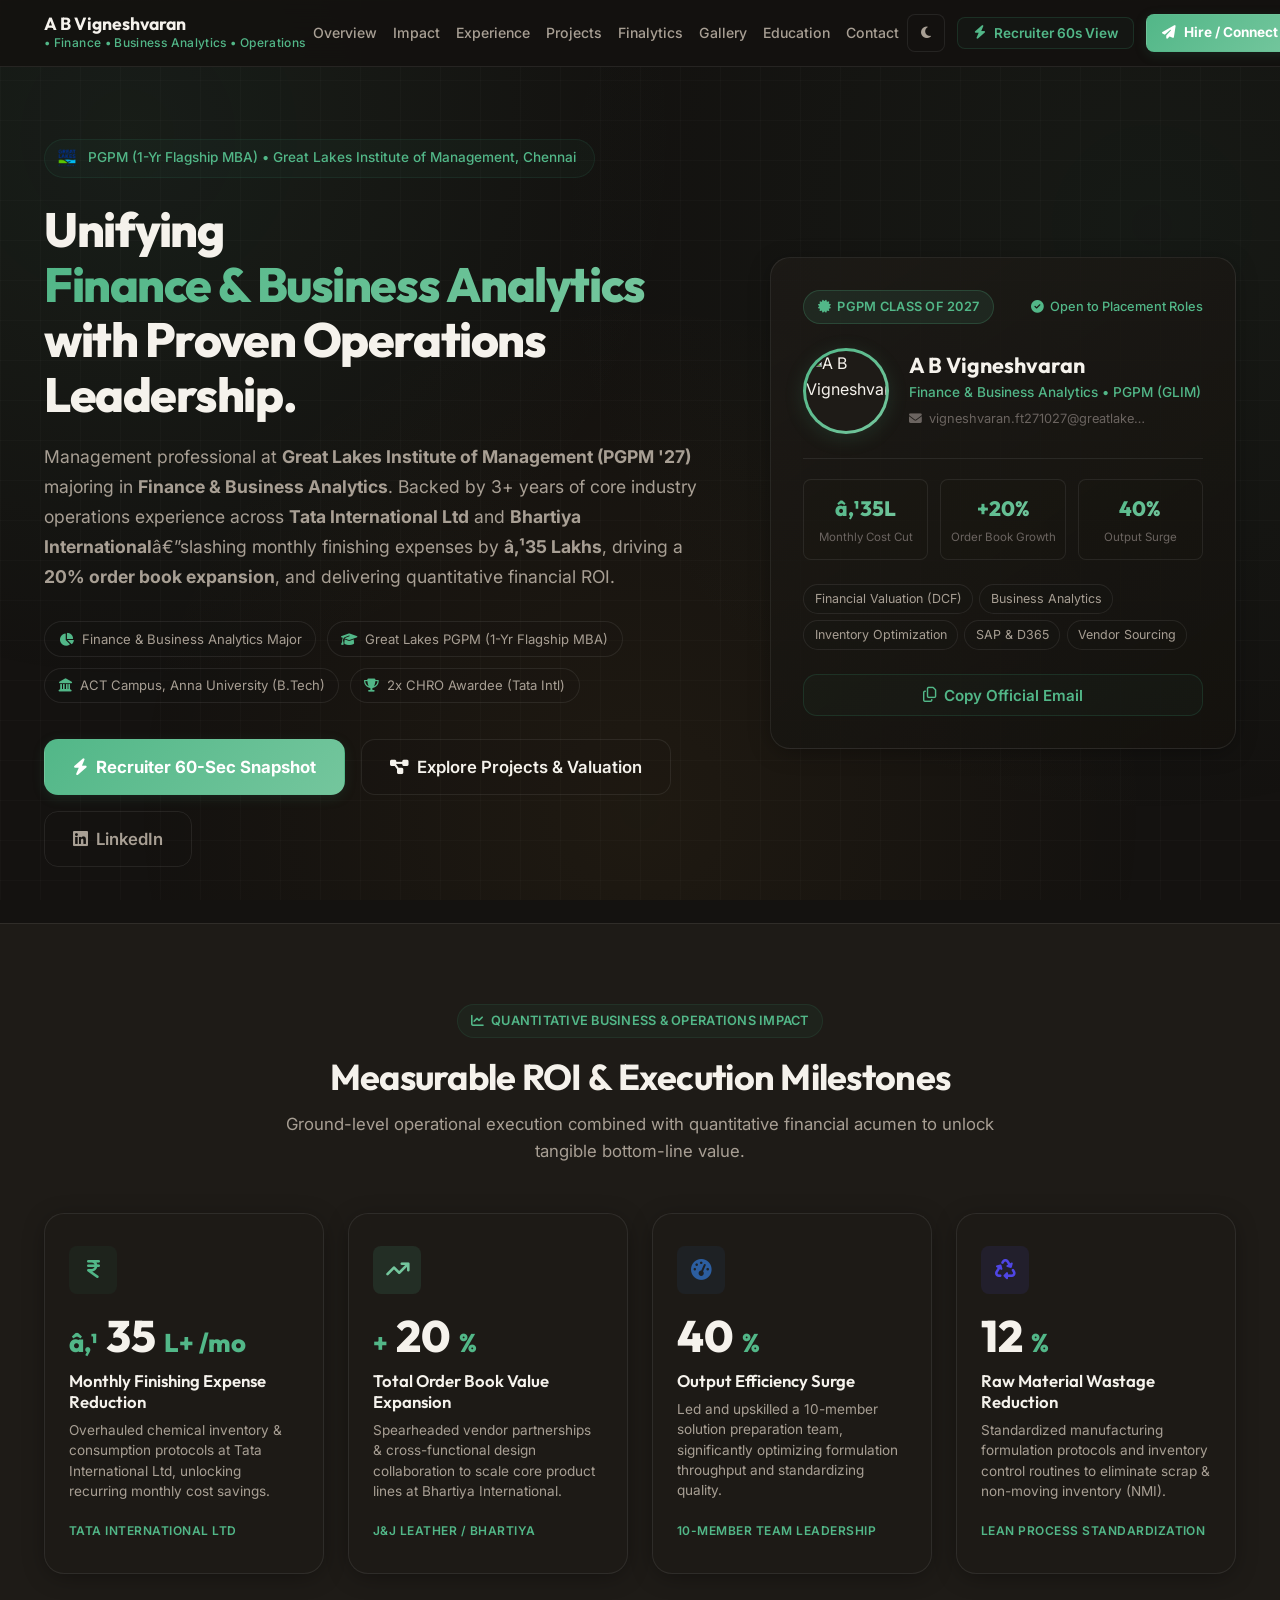
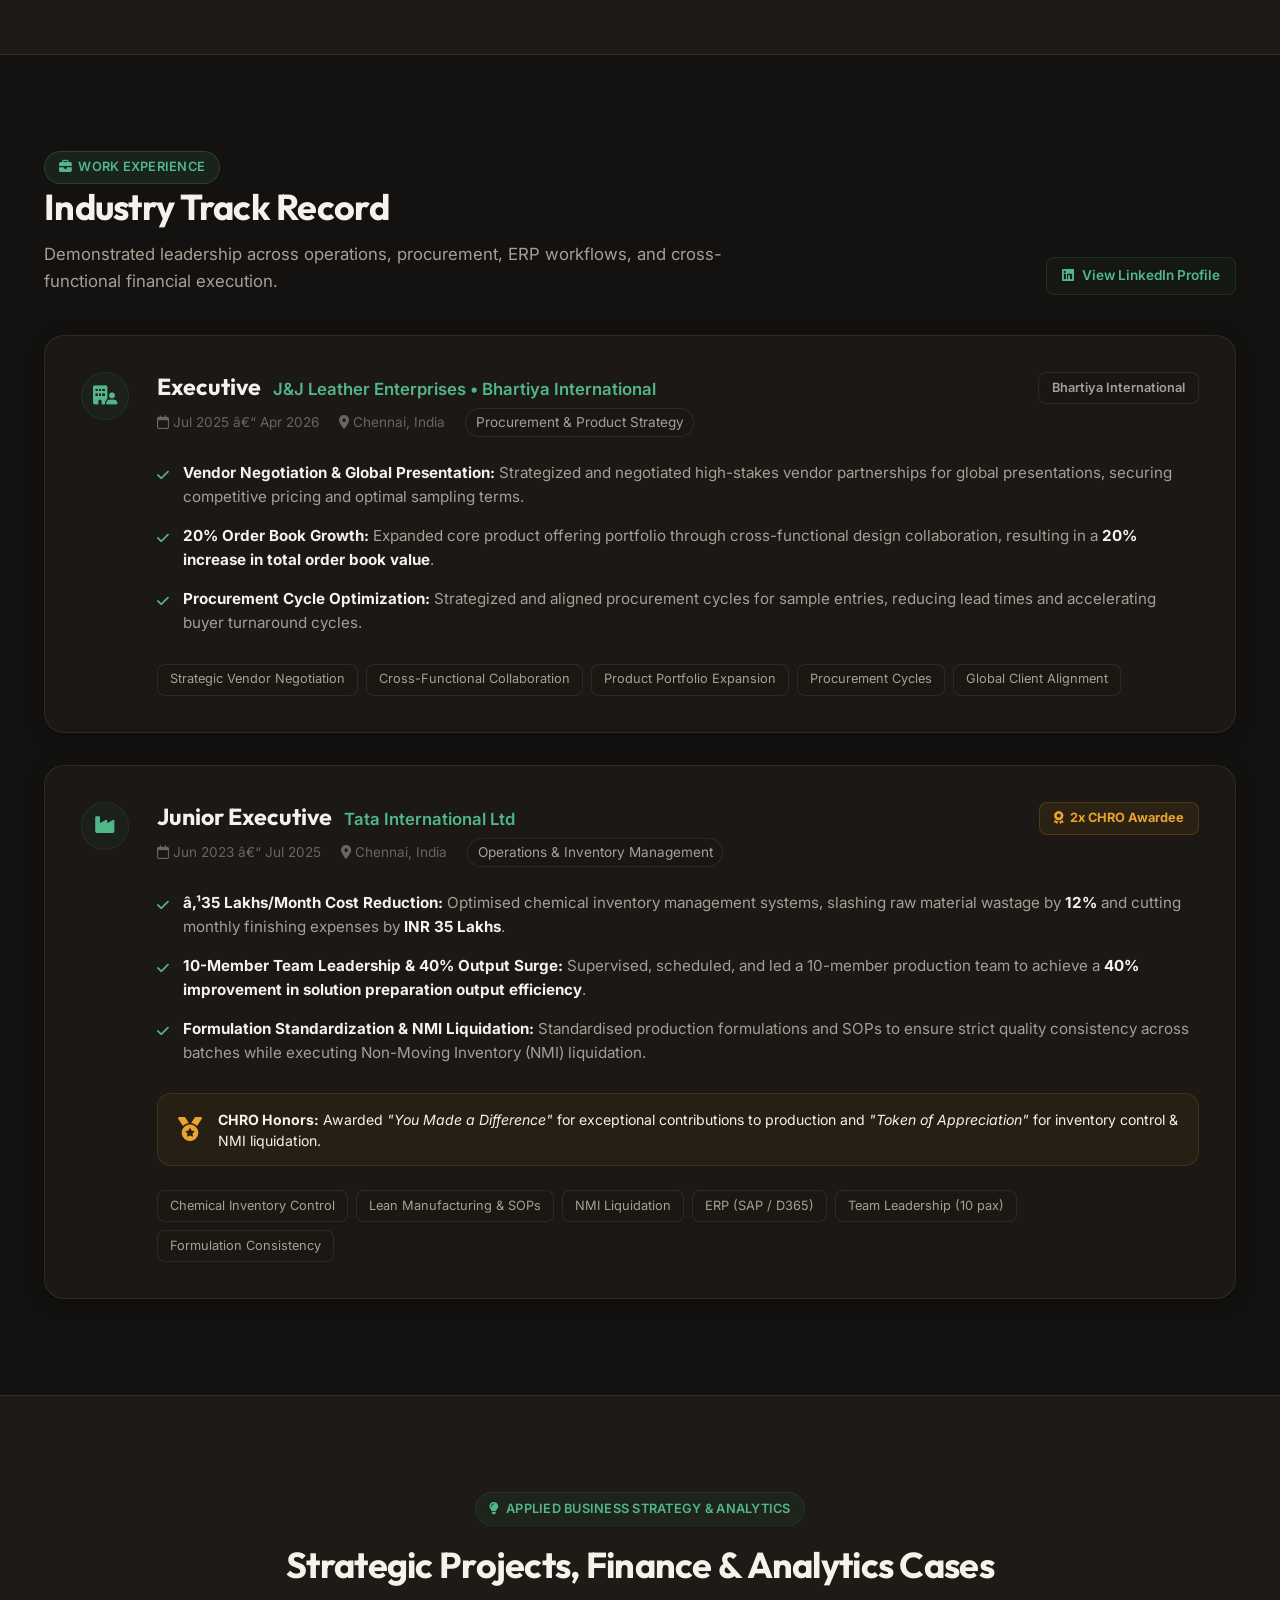
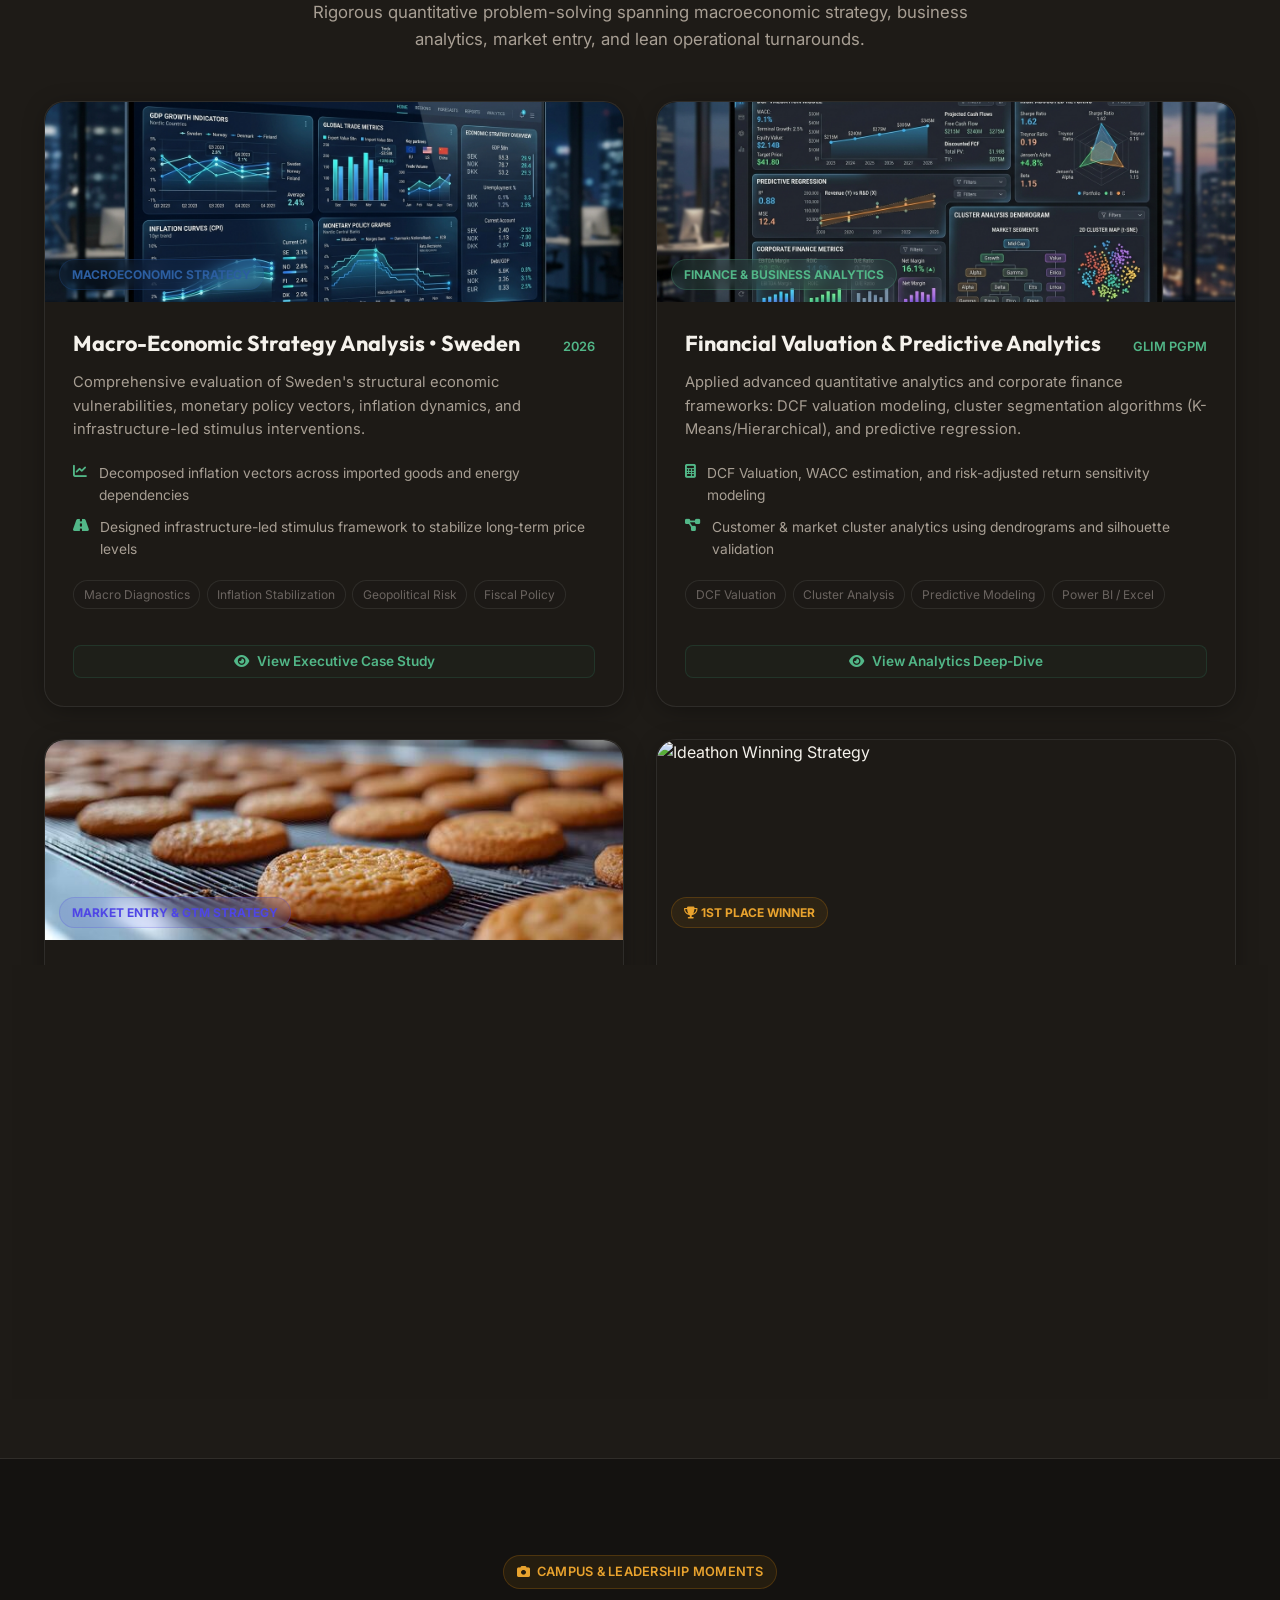
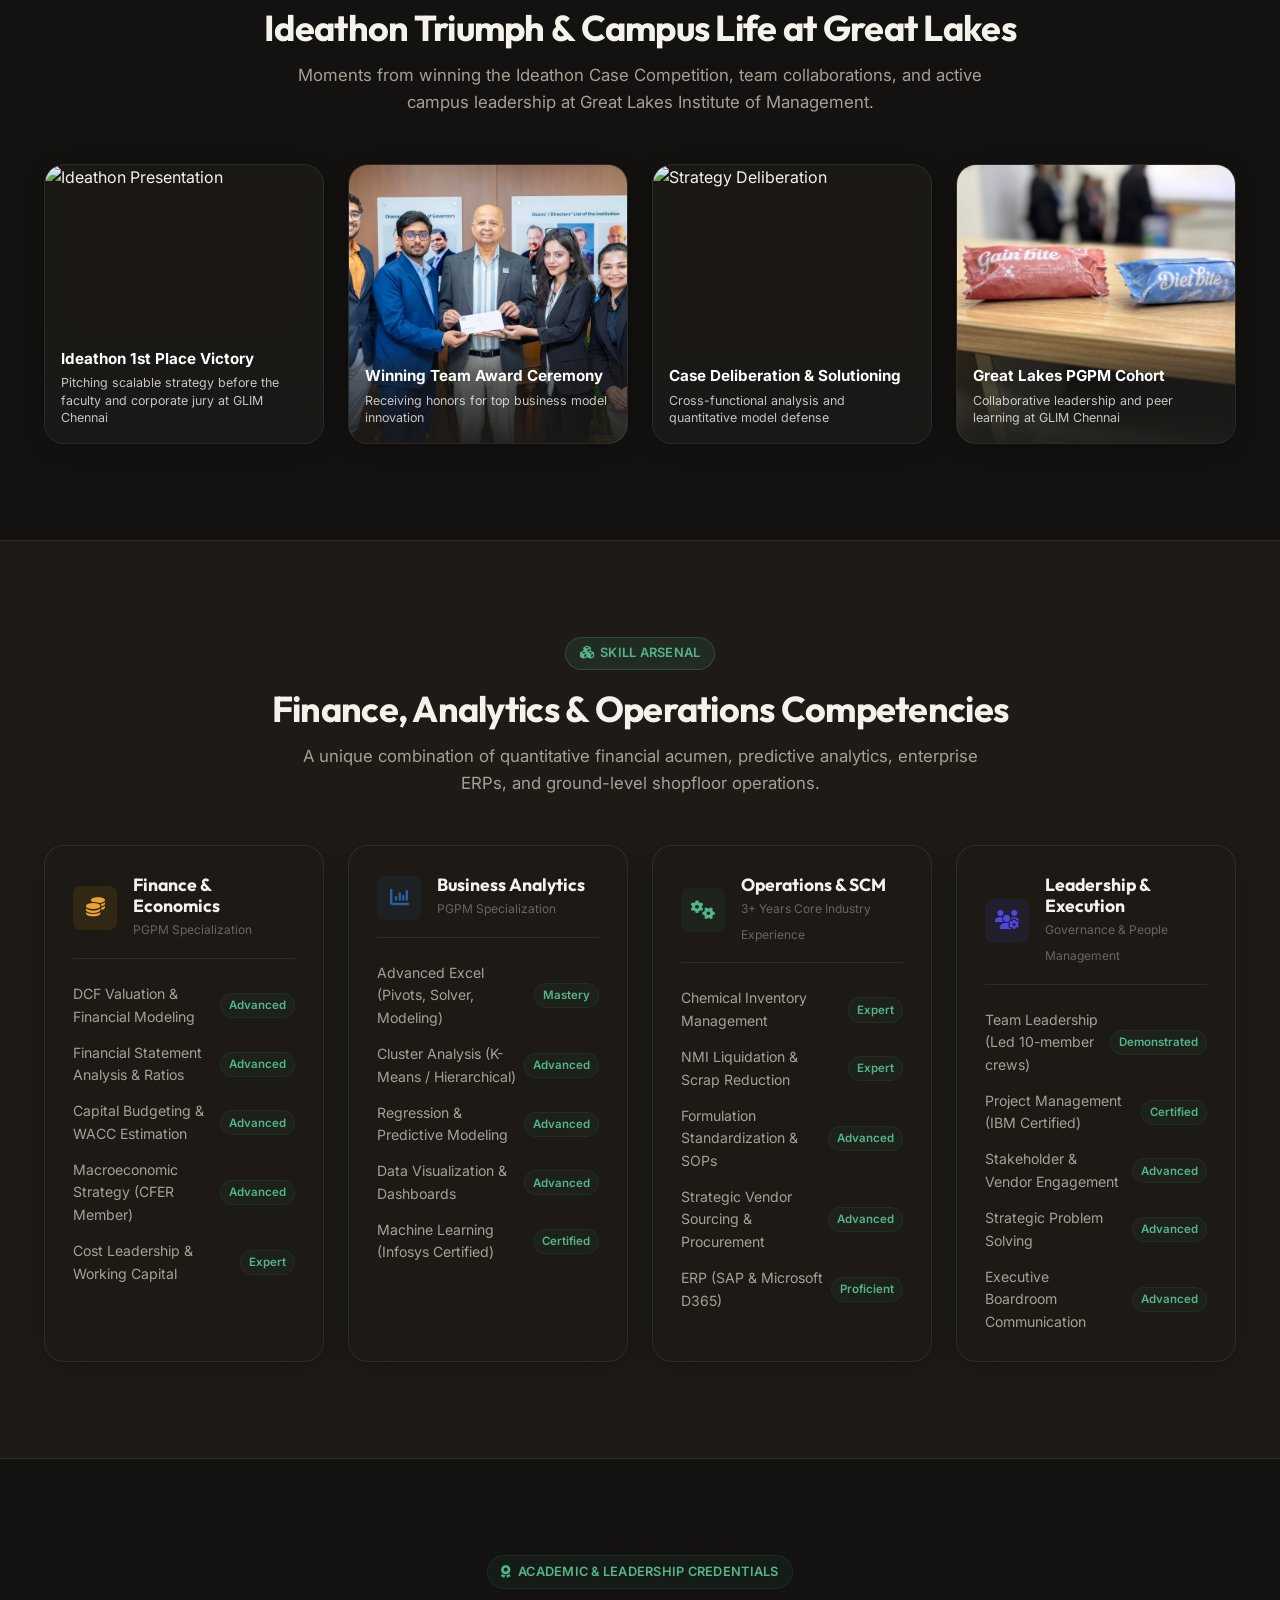
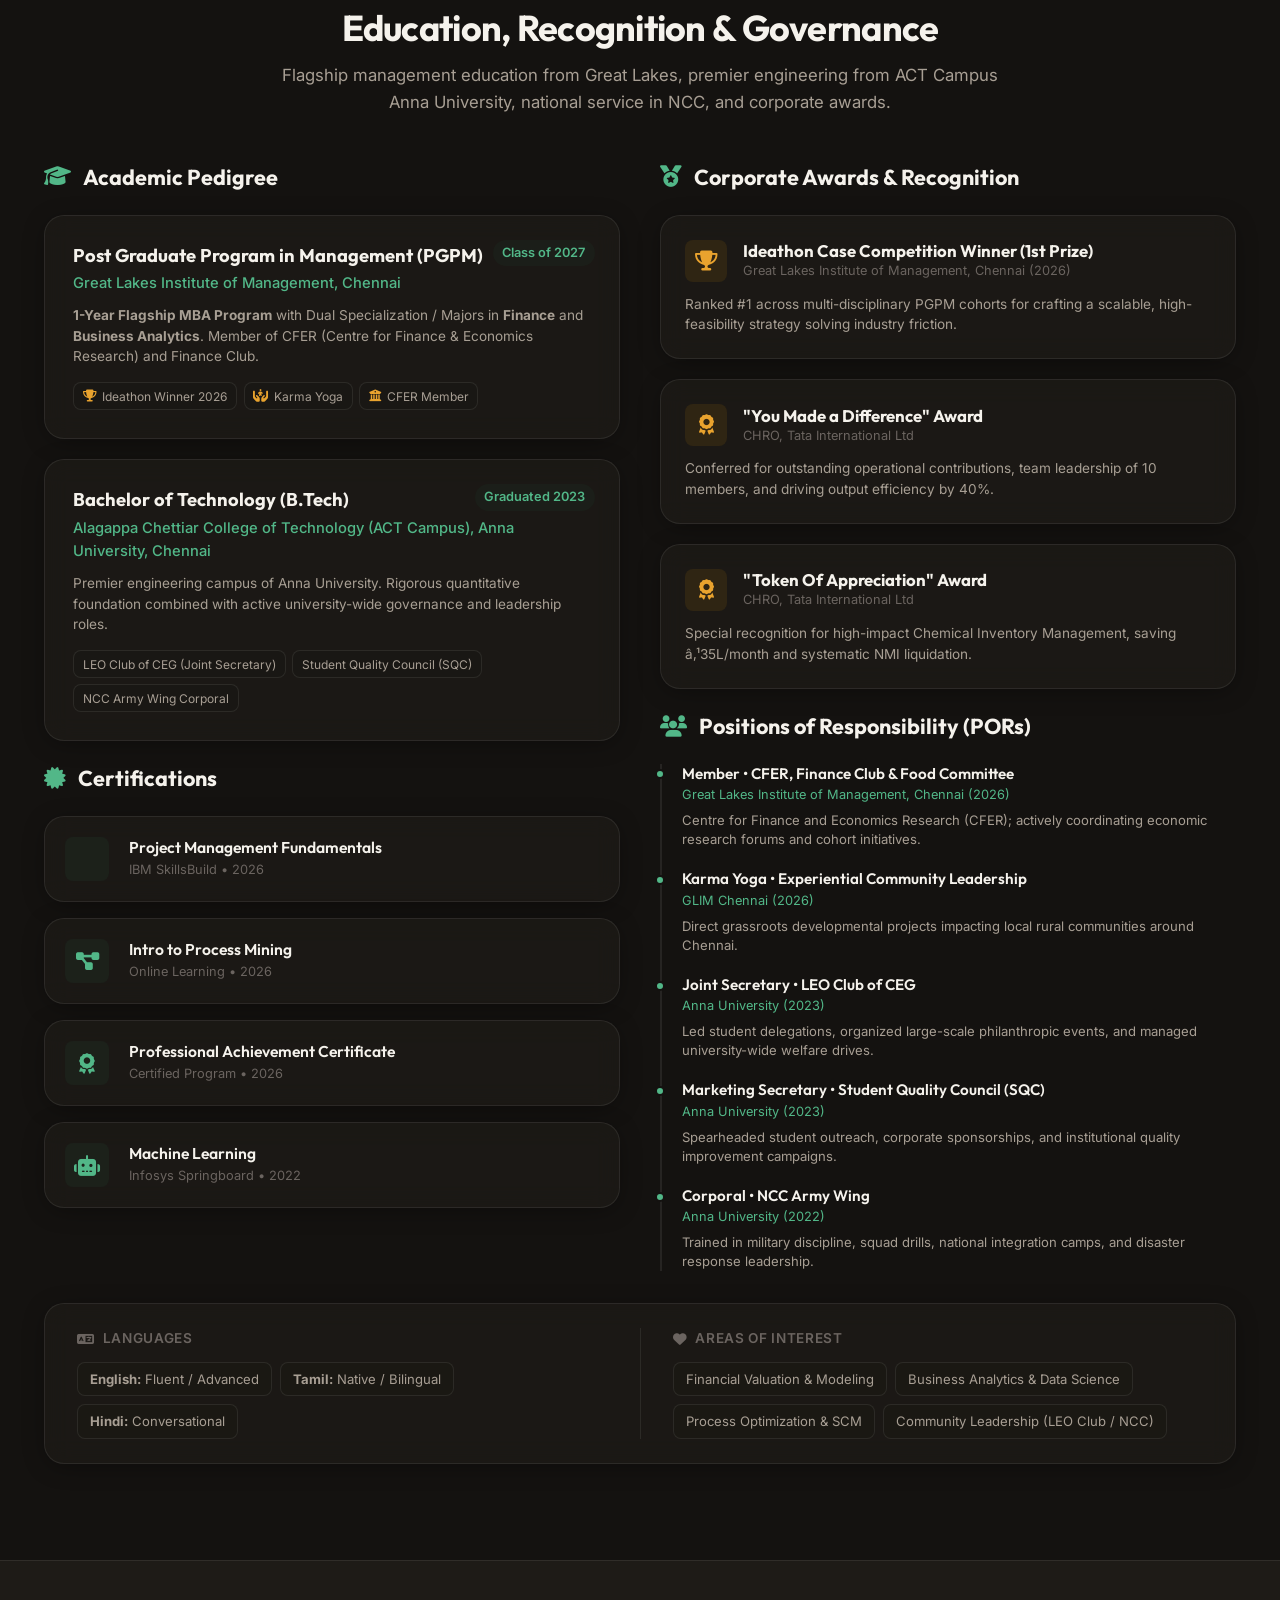
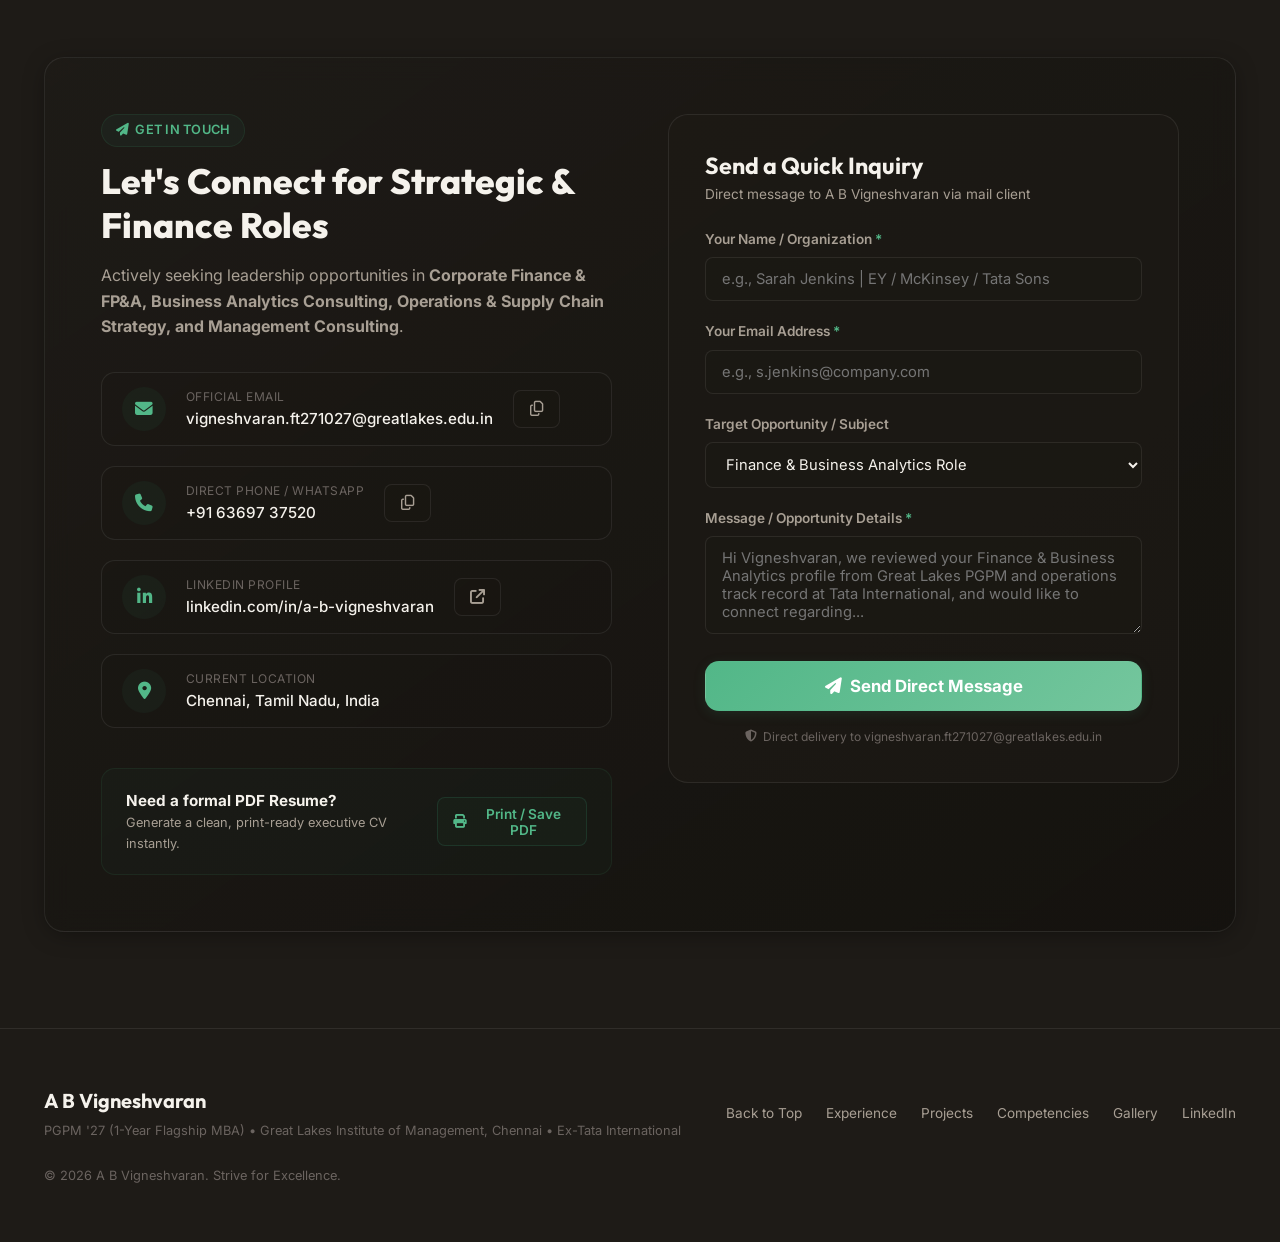
==== commit c7a9cbe8: "update 4" ====
--- a/vigneshvaran-portfolio/index.html
+++ b/vigneshvaran-portfolio/index.html
@@ -1,5 +1,6 @@
+﻿
 <!DOCTYPE html>
-<html lang="en" data-theme="dark">
+<html lang="en" data-theme="light">
 <head>
   <meta charset="UTF-8">
   <meta name="viewport" content="width=device-width, initial-scale=1.0">
@@ -33,10 +34,9 @@
   <header class="navbar" id="navbar">
     <div class="nav-container">
       <a href="#hero" class="brand-logo" aria-label="Home">
-        <div class="logo-badge">ABV</div>
         <div class="brand-text">
           <span class="brand-name">A B Vigneshvaran</span>
-          <span class="brand-sub">Finance &bull; Business Analytics &bull; Operations</span>
+                <span class="brand-sub">&bull; Finance &bull; Business Analytics &bull; Operations</span>
         </div>
       </a>
 
@@ -45,9 +45,9 @@
           <li><a href="#overview" class="nav-link">Overview</a></li>
           <li><a href="#impact" class="nav-link">Impact</a></li>
           <li><a href="#experience" class="nav-link">Experience</a></li>
-          <li><a href="#projects" class="nav-link">Projects & Cases</a></li>
-          <li><a href="#skills" class="nav-link">Finance & Analytics</a></li>
-          <li><a href="#gallery" class="nav-link">Gallery & Ideathon</a></li>
+          <li><a href="#projects" class="nav-link">Projects</a></li>
+          <li><a href="#skills" class="nav-link">Finalytics</a></li>
+          <li><a href="#gallery" class="nav-link">Gallery</a></li>
           <li><a href="#credentials" class="nav-link">Education</a></li>
           <li><a href="#contact" class="nav-link">Contact</a></li>
         </ul>
@@ -88,7 +88,7 @@
           </h1>
 
           <p class="hero-description animate-fade-up delay-1">
-            Management professional at <strong>Great Lakes Institute of Management (PGPM '26)</strong> majoring in <strong>Finance & Business Analytics</strong>. Backed by 3+ years of core industry operations experience across <strong>Tata International Ltd</strong> and <strong>Bhartiya International</strong>—slashing monthly finishing expenses by <strong>₹35 Lakhs</strong>, driving a <strong>20% order book expansion</strong>, and delivering quantitative financial ROI.
+            Management professional at <strong>Great Lakes Institute of Management (PGPM '27)</strong> majoring in <strong>Finance & Business Analytics</strong>. Backed by 3+ years of core industry operations experience across <strong>Tata International Ltd</strong> and <strong>Bhartiya International</strong>â€”slashing monthly finishing expenses by <strong>â‚¹35 Lakhs</strong>, driving a <strong>20% order book expansion</strong>, and delivering quantitative financial ROI.
           </p>
 
           <div class="hero-chips animate-fade-up delay-2">
@@ -130,13 +130,13 @@
         <div class="hero-card-column animate-fade-up delay-2">
           <div class="executive-card glass-card">
             <div class="card-header-badge">
-              <span class="tag tag-teal"><i class="fa-solid fa-certificate"></i> PGPM Class of 2026</span>
+              <span class="tag tag-teal"><i class="fa-solid fa-certificate"></i> PGPM Class of 2027</span>
               <span class="live-status"><i class="fa-solid fa-circle-check"></i> Open to Placement Roles</span>
             </div>
             
             <div class="avatar-container">
               <div class="avatar-photo-frame">
-                <img src="assets/profile.jpg" alt="A B Vigneshvaran" class="avatar-real-img">
+                <img src="assets/A B Vigneshvaran _FT271027.jpg" alt="A B Vigneshvaran" class="avatar-real-img">
               </div>
               <div class="avatar-info">
                 <h3>A B Vigneshvaran</h3>
@@ -152,7 +152,7 @@
 
             <div class="profile-quick-stats">
               <div class="quick-stat-item">
-                <div class="stat-num gradient-text">₹35L</div>
+                <div class="stat-num gradient-text">â‚¹35L</div>
                 <div class="stat-lbl">Monthly Cost Cut</div>
               </div>
               <div class="quick-stat-item">
@@ -201,7 +201,7 @@
               <i class="fa-solid fa-indian-rupee-sign"></i>
             </div>
             <div class="metric-number-wrap">
-              <span class="metric-prefix">₹</span>
+              <span class="metric-prefix">â‚¹</span>
               <span class="metric-counter" data-target="35">0</span>
               <span class="metric-suffix">L+ /mo</span>
             </div>
@@ -286,7 +286,7 @@
                     <span class="company-name">J&J Leather Enterprises &bull; Bhartiya International</span>
                   </div>
                   <div class="timeline-meta">
-                    <span><i class="fa-regular fa-calendar"></i> Jul 2025 – Apr 2026</span>
+                    <span><i class="fa-regular fa-calendar"></i> Jul 2025 â€“ Apr 2026</span>
                     <span><i class="fa-solid fa-location-dot"></i> Chennai, India</span>
                     <span class="tenure-badge">Procurement & Product Strategy</span>
                   </div>
@@ -338,7 +338,7 @@
                     <span class="company-name">Tata International Ltd</span>
                   </div>
                   <div class="timeline-meta">
-                    <span><i class="fa-regular fa-calendar"></i> Jun 2023 – Jul 2025</span>
+                    <span><i class="fa-regular fa-calendar"></i> Jun 2023 â€“ Jul 2025</span>
                     <span><i class="fa-solid fa-location-dot"></i> Chennai, India</span>
                     <span class="tenure-badge">Operations & Inventory Management</span>
                   </div>
@@ -350,7 +350,7 @@
                 <div class="bullet-point">
                   <div class="bullet-icon"><i class="fa-solid fa-check"></i></div>
                   <div class="bullet-text">
-                    <strong>₹35 Lakhs/Month Cost Reduction:</strong> Optimised chemical inventory management systems, slashing raw material wastage by <strong>12%</strong> and cutting monthly finishing expenses by <strong>INR 35 Lakhs</strong>.
+                    <strong>â‚¹35 Lakhs/Month Cost Reduction:</strong> Optimised chemical inventory management systems, slashing raw material wastage by <strong>12%</strong> and cutting monthly finishing expenses by <strong>INR 35 Lakhs</strong>.
                   </div>
                 </div>
                 <div class="bullet-point">
@@ -787,7 +787,7 @@
             <h3 class="col-title"><i class="fa-solid fa-graduation-cap"></i> Academic Pedigree</h3>
             
             <div class="credential-card glass-card">
-              <div class="cred-year-tag">Class of 2026</div>
+              <div class="cred-year-tag">Class of 2027</div>
               <h4 class="cred-title">Post Graduate Program in Management (PGPM)</h4>
               <p class="cred-org">Great Lakes Institute of Management, Chennai</p>
               <p class="cred-desc"><strong>1-Year Flagship MBA Program</strong> with Dual Specialization / Majors in <strong>Finance</strong> and <strong>Business Analytics</strong>. Member of CFER (Centre for Finance & Economics Research) and Finance Club.</p>
@@ -816,7 +816,23 @@
               <div class="cert-icon"><i class="fa-brands fa-ibm"></i></div>
               <div class="cert-body">
                 <h5>Project Management Fundamentals</h5>
-                <p>IBM - SkillsBuild &bull; 2025</p>
+                <p>IBM SkillsBuild &bull; 2026</p>
+              </div>
+            </div>
+
+            <div class="cert-card-compact glass-card">
+              <div class="cert-icon"><i class="fa-solid fa-diagram-project"></i></div>
+              <div class="cert-body">
+                <h5>Intro to Process Mining</h5>
+                <p>Online Learning &bull; 2026</p>
+              </div>
+            </div>
+
+            <div class="cert-card-compact glass-card">
+              <div class="cert-icon"><i class="fa-solid fa-award"></i></div>
+              <div class="cert-body">
+                <h5>Professional Achievement Certificate</h5>
+                <p>Certified Program &bull; 2026</p>
               </div>
             </div>
 
@@ -864,7 +880,7 @@
                   <p class="award-org">CHRO, Tata International Ltd</p>
                 </div>
               </div>
-              <p class="award-text">Special recognition for high-impact Chemical Inventory Management, saving ₹35L/month and systematic NMI liquidation.</p>
+              <p class="award-text">Special recognition for high-impact Chemical Inventory Management, saving â‚¹35L/month and systematic NMI liquidation.</p>
             </div>
 
             <h3 class="col-title mt-6"><i class="fa-solid fa-users"></i> Positions of Responsibility (PORs)</h3>
@@ -1069,7 +1085,7 @@
     <div class="container footer-container">
       <div class="footer-left">
         <div class="footer-logo">A B Vigneshvaran</div>
-        <p class="footer-tagline">PGPM '26 (1-Year Flagship MBA) &bull; Great Lakes Institute of Management, Chennai &bull; Ex-Tata International</p>
+        <p class="footer-tagline">PGPM '27 (1-Year Flagship MBA) &bull; Great Lakes Institute of Management, Chennai &bull; Ex-Tata International</p>
       </div>
       <div class="footer-links">
         <a href="#hero">Back to Top</a>
@@ -1080,7 +1096,7 @@
         <a href="https://www.linkedin.com/in/a-b-vigneshvaran" target="_blank">LinkedIn</a>
       </div>
       <div class="footer-copy">
-        &copy; 2026 A B Vigneshvaran. Built for Recruiter Excellence.
+        &copy; 2026 A B Vigneshvaran. Strive for Excellence.
       </div>
     </div>
   </footer>
@@ -1107,7 +1123,7 @@
 
         <div class="pitch-stats-row">
           <div class="pitch-stat">
-            <span class="num">₹35 Lakhs</span>
+            <span class="num">â‚¹35 Lakhs</span>
             <span class="lbl">Monthly Savings (Tata Intl)</span>
           </div>
           <div class="pitch-stat">
@@ -1182,3 +1198,6 @@
   <script src="app.js"></script>
 </body>
 </html>
+
+
+
--- a/vigneshvaran-portfolio/styles.css
+++ b/vigneshvaran-portfolio/styles.css
@@ -1,97 +1,80 @@
-/* ==========================================================================
-   A B Vigneshvaran - Executive Portfolio Design System
-   Specializations: Finance & Business Analytics | Operations & SCM
-   Color Palette: Deep Midnight Navy, Slate, Cyan / Teal, Gold Accents
-   Typography: Inter & Outfit with JetBrains Mono for metrics
+﻿/* ==========================================================================
+   A B Vigneshvaran - Executive Portfolio Design System (MINIMALIST EDITION)
+   Theme: Clean Ivory / Warm White · Slate & Stone Neutrals · Forest Green Accent
    ========================================================================== */
 
 :root {
-  /* Dark Theme (Default) */
-  --bg-primary: #0a0f1d;
-  --bg-secondary: #0f172a;
-  --bg-surface: rgba(15, 23, 42, 0.75);
-  --bg-surface-hover: rgba(30, 41, 59, 0.85);
-  --bg-card: rgba(15, 23, 42, 0.65);
-  --bg-glass: rgba(15, 23, 42, 0.55);
-  --border-glass: rgba(255, 255, 255, 0.08);
-  --border-glass-hover: rgba(0, 242, 254, 0.35);
-
-  --text-primary: #f8fafc;
-  --text-secondary: #94a3b8;
-  --text-muted: #64748b;
-  
-  --accent-cyan: #00f2fe;
-  --accent-teal: #0d9488;
-  --accent-teal-light: #2dd4bf;
-  --accent-blue: #38bdf8;
-  --accent-indigo: #818cf8;
-  --accent-gold: #f59e0b;
-  --accent-gold-light: #fbbf24;
-
-  --gradient-primary: linear-gradient(135deg, #00f2fe 0%, #4facfe 100%);
-  --gradient-accent: linear-gradient(135deg, #2dd4bf 0%, #06b6d4 100%);
-  --gradient-gold: linear-gradient(135deg, #f59e0b 0%, #fbbf24 100%);
-  --gradient-dark-card: linear-gradient(145deg, rgba(30, 41, 59, 0.7), rgba(15, 23, 42, 0.8));
-
-  --glow-cyan: 0 0 25px rgba(0, 242, 254, 0.25);
-  --glow-teal: 0 0 25px rgba(13, 148, 136, 0.3);
-  --glow-gold: 0 0 25px rgba(245, 158, 11, 0.3);
-  --glow-card: 0 10px 30px -10px rgba(0, 0, 0, 0.5);
-
-  --radius-sm: 8px;
-  --radius-md: 14px;
-  --radius-lg: 20px;
+  --bg-primary:    #fafaf8;
+  --bg-secondary:  #f3f2ef;
+  --bg-surface:    rgba(255,255,255,0.90);
+  --bg-surface-hover: rgba(241,240,237,0.98);
+  --bg-card:       rgba(255,255,255,0.85);
+  --bg-glass:      rgba(255,255,255,0.75);
+  --border-glass:  rgba(30,28,24,0.10);
+  --border-glass-hover: rgba(30,28,24,0.25);
+  --text-primary:    #1a1917;
+  --text-secondary:  #5c5851;
+  --text-muted:      #9b9690;
+  --accent-primary:       #2d6a4f;
+  --accent-primary-light: #52b788;
+  --accent-secondary:     #1b4332;
+  --accent-gold:          #c77d0e;
+  --accent-gold-light:    #e9a32e;
+  --accent-stone:         #78716c;
+  --accent-slate:         #44403c;
+  --accent-cyan:  #2d6a4f;
+  --accent-teal:  #40916c;
+  --accent-teal-light: #52b788;
+  --accent-blue:  #2c5ea0;
+  --accent-indigo: #4f46e5;
+  --gradient-primary:   linear-gradient(135deg, #2d6a4f 0%, #52b788 100%);
+  --gradient-accent:    linear-gradient(135deg, #52b788 0%, #40916c 100%);
+  --gradient-gold:      linear-gradient(135deg, #c77d0e 0%, #e9a32e 100%);
+  --gradient-dark-card: linear-gradient(145deg, rgba(255,255,255,0.95), rgba(243,242,239,0.98));
+  --glow-cyan:   0 4px 20px rgba(45,107,79,0.12);
+  --glow-teal:   0 4px 20px rgba(82,183,136,0.15);
+  --glow-gold:   0 4px 20px rgba(199,125,14,0.15);
+  --glow-card:   0 4px 24px -4px rgba(26,25,23,0.10);
+  --radius-sm:   8px;
+  --radius-md:   14px;
+  --radius-lg:   20px;
   --radius-full: 9999px;
-
-  --transition-fast: 0.2s cubic-bezier(0.4, 0, 0.2, 1);
-  --transition-normal: 0.3s cubic-bezier(0.4, 0, 0.2, 1);
-  --transition-slow: 0.5s cubic-bezier(0.4, 0, 0.2, 1);
-}
-
-/* Light Theme Variables */
-[data-theme="light"] {
-  --bg-primary: #f8fafc;
-  --bg-secondary: #f1f5f9;
-  --bg-surface: rgba(255, 255, 255, 0.85);
-  --bg-surface-hover: rgba(241, 245, 249, 0.95);
-  --bg-card: rgba(255, 255, 255, 0.75);
-  --bg-glass: rgba(255, 255, 255, 0.65);
-  --border-glass: rgba(15, 23, 42, 0.08);
-  --border-glass-hover: rgba(13, 148, 136, 0.4);
-
-  --text-primary: #0f172a;
-  --text-secondary: #475569;
-  --text-muted: #64748b;
-
-  --accent-cyan: #0284c7;
-  --accent-teal: #0d9488;
-  --accent-teal-light: #0f766e;
-  --accent-blue: #0369a1;
-  --accent-indigo: #4f46e5;
-  --accent-gold: #d97706;
-
-  --gradient-primary: linear-gradient(135deg, #0284c7 0%, #0d9488 100%);
-  --gradient-accent: linear-gradient(135deg, #0d9488 0%, #0369a1 100%);
-  --gradient-dark-card: linear-gradient(145deg, rgba(255, 255, 255, 0.9), rgba(248, 250, 252, 0.95));
-
-  --glow-cyan: 0 0 20px rgba(2, 132, 199, 0.15);
-  --glow-card: 0 10px 25px -5px rgba(15, 23, 42, 0.06);
-}
-
-/* Base Resets */
-*, *::before, *::after {
-  box-sizing: border-box;
-  margin: 0;
-  padding: 0;
-}
-
-html {
-  scroll-behavior: smooth;
-  font-size: 16px;
-}
+  --transition-fast:   0.2s cubic-bezier(0.4,0,0.2,1);
+  --transition-normal: 0.3s cubic-bezier(0.4,0,0.2,1);
+  --transition-slow:   0.5s cubic-bezier(0.4,0,0.2,1);
+}
+
+[data-theme="dark"] {
+  --bg-primary:    #141210;
+  --bg-secondary:  #1e1b17;
+  --bg-surface:    rgba(30,27,23,0.85);
+  --bg-surface-hover: rgba(40,37,32,0.95);
+  --bg-card:       rgba(30,27,23,0.75);
+  --bg-glass:      rgba(26,24,20,0.70);
+  --border-glass:  rgba(255,255,255,0.08);
+  --border-glass-hover: rgba(255,255,255,0.22);
+  --text-primary:   #f5f2ec;
+  --text-secondary: #a89f94;
+  --text-muted:     #6b6460;
+  --accent-primary:       #52b788;
+  --accent-primary-light: #74c69d;
+  --accent-secondary:     #40916c;
+  --accent-gold:          #e9a32e;
+  --accent-gold-light:    #f4c261;
+  --accent-cyan:  #52b788;
+  --accent-teal:  #40916c;
+  --accent-teal-light: #74c69d;
+  --gradient-primary:   linear-gradient(135deg, #52b788 0%, #74c69d 100%);
+  --gradient-accent:    linear-gradient(135deg, #40916c 0%, #52b788 100%);
+  --gradient-dark-card: linear-gradient(145deg, rgba(30,27,23,0.80), rgba(20,18,14,0.90));
+  --glow-card: 0 4px 24px -4px rgba(0,0,0,0.40);
+}
+
+*, *::before, *::after { box-sizing: border-box; margin:0; padding:0; }
+html { scroll-behavior: smooth; font-size: 16px; }
 
 body {
-  font-family: 'Inter', system-ui, -apple-system, BlinkMacSystemFont, 'Segoe UI', Roboto, sans-serif;
+  font-family: 'Inter', system-ui, -apple-system, 'Segoe UI', sans-serif;
   background-color: var(--bg-primary);
   color: var(--text-primary);
   line-height: 1.6;
@@ -100,2111 +83,363 @@
   position: relative;
   min-height: 100vh;
 }
-
-h1, h2, h3, h4, h5, h6 {
-  font-family: 'Outfit', sans-serif;
-  color: var(--text-primary);
-  line-height: 1.25;
-  font-weight: 700;
-}
-
-a {
-  color: var(--accent-cyan);
-  text-decoration: none;
-  transition: color var(--transition-fast);
-}
-
-a:hover {
-  color: var(--accent-teal-light);
-}
-
-ul {
-  list-style: none;
-}
-
-/* Background Ambient Glow */
+h1,h2,h3,h4,h5,h6 { font-family:'Outfit',sans-serif; color:var(--text-primary); line-height:1.25; font-weight:700; }
+a { color:var(--accent-primary); text-decoration:none; transition:color var(--transition-fast); }
+a:hover { color:var(--accent-secondary); }
+ul { list-style:none; }
+
 .bg-mesh {
-  position: fixed;
-  top: 0;
-  left: 0;
-  width: 100vw;
-  height: 100vh;
-  z-index: -2;
-  pointer-events: none;
-  background: 
-    radial-gradient(circle at 15% 20%, rgba(0, 242, 254, 0.08) 0%, transparent 40%),
-    radial-gradient(circle at 85% 30%, rgba(13, 148, 136, 0.09) 0%, transparent 45%),
-    radial-gradient(circle at 50% 85%, rgba(99, 102, 241, 0.07) 0%, transparent 50%);
+  position:fixed; top:0; left:0; width:100vw; height:100vh; z-index:-2; pointer-events:none;
+  background: radial-gradient(circle at 10% 15%, rgba(45,106,79,0.06) 0%, transparent 40%),
+    radial-gradient(circle at 90% 25%, rgba(82,183,136,0.05) 0%, transparent 45%),
+    radial-gradient(circle at 50% 90%, rgba(199,125,14,0.04) 0%, transparent 50%);
+}
+[data-theme="dark"] .bg-mesh {
+  background: radial-gradient(circle at 10% 15%, rgba(82,183,136,0.07) 0%, transparent 40%),
+    radial-gradient(circle at 90% 25%, rgba(64,145,108,0.06) 0%, transparent 45%),
+    radial-gradient(circle at 50% 90%, rgba(233,163,46,0.05) 0%, transparent 50%);
 }
 
 .bg-grid-overlay {
-  position: fixed;
-  top: 0;
-  left: 0;
-  width: 100vw;
-  height: 100vh;
-  z-index: -1;
-  pointer-events: none;
-  background-size: 40px 40px;
-  background-image: 
-    linear-gradient(to right, rgba(255, 255, 255, 0.018) 1px, transparent 1px),
-    linear-gradient(to bottom, rgba(255, 255, 255, 0.018) 1px, transparent 1px);
-}
-
-/* Layout Container */
-.container {
-  width: 100%;
-  max-width: 1240px;
-  margin: 0 auto;
-  padding: 0 1.5rem;
-}
-
-/* Typography & Utility Elements */
+  position:fixed; top:0; left:0; width:100vw; height:100vh; z-index:-1; pointer-events:none;
+  background-size:40px 40px;
+  background-image: linear-gradient(to right, rgba(26,25,23,0.028) 1px, transparent 1px),
+    linear-gradient(to bottom, rgba(26,25,23,0.028) 1px, transparent 1px);
+}
+[data-theme="dark"] .bg-grid-overlay {
+  background-image: linear-gradient(to right, rgba(255,255,255,0.018) 1px, transparent 1px),
+    linear-gradient(to bottom, rgba(255,255,255,0.018) 1px, transparent 1px);
+}
+
+.container { width:100%; max-width:1240px; margin:0 auto; padding:0 1.5rem; }
+
 .gradient-text {
-  background: var(--gradient-primary);
-  -webkit-background-clip: text;
-  -webkit-text-fill-color: transparent;
-  display: inline-block;
-}
-
-.text-center { text-align: center; }
-.text-cyan { color: var(--accent-cyan); }
-.text-teal { color: var(--accent-teal-light); }
-.text-gold { color: var(--accent-gold-light); }
-
-.mt-2 { margin-top: 0.5rem; }
-.mt-4 { margin-top: 1rem; }
-.mt-6 { margin-top: 1.5rem; }
-.mt-8 { margin-top: 2rem; }
-
-.section-badge-center {
-  display: flex;
-  justify-content: center;
-  margin-bottom: 1rem;
-}
-
-.section-title {
-  font-size: 2.25rem;
-  font-weight: 700;
-  letter-spacing: -0.02em;
-  margin-bottom: 0.75rem;
-}
-
-.section-subtitle {
-  color: var(--text-secondary);
-  font-size: 1.05rem;
-  max-width: 720px;
-  margin: 0 auto 3rem auto;
-  line-height: 1.6;
-}
-
-.section-header-flex {
-  display: flex;
-  justify-content: space-between;
-  align-items: flex-end;
-  margin-bottom: 2.5rem;
-  flex-wrap: wrap;
-  gap: 1rem;
-}
-
-.section-header-flex .section-subtitle {
-  margin: 0;
-}
-
-/* Glassmorphic Base Cards */
+  background:var(--gradient-primary);
+  -webkit-background-clip:text; -webkit-text-fill-color:transparent; display:inline-block;
+}
+
+.text-center { text-align:center; }
+.text-cyan   { color:var(--accent-primary); }
+.text-teal   { color:var(--accent-primary-light); }
+.text-gold   { color:var(--accent-gold); }
+.mt-2 { margin-top:0.5rem; } .mt-4 { margin-top:1rem; } .mt-6 { margin-top:1.5rem; } .mt-8 { margin-top:2rem; }
+
+.section-badge-center { display:flex; justify-content:center; margin-bottom:1rem; }
+.section-title { font-size:2.25rem; font-weight:700; letter-spacing:-0.02em; margin-bottom:0.75rem; }
+.section-subtitle { color:var(--text-secondary); font-size:1.05rem; max-width:720px; margin:0 auto 3rem auto; line-height:1.6; }
+.section-header-flex { display:flex; justify-content:space-between; align-items:flex-end; margin-bottom:2.5rem; flex-wrap:wrap; gap:1rem; }
+.section-header-flex .section-subtitle { margin:0; }
+
 .glass-card {
-  background: var(--bg-card);
-  backdrop-filter: blur(14px);
-  -webkit-backdrop-filter: blur(14px);
-  border: 1px solid var(--border-glass);
-  border-radius: var(--radius-lg);
-  box-shadow: var(--glow-card);
-  transition: transform var(--transition-normal), border-color var(--transition-normal), box-shadow var(--transition-normal);
-}
-
-.glass-card:hover {
-  border-color: var(--border-glass-hover);
-}
-
-/* Badges & Tags */
-.tag {
-  display: inline-flex;
-  align-items: center;
-  gap: 0.4rem;
-  padding: 0.35rem 0.85rem;
-  border-radius: var(--radius-full);
-  font-size: 0.8rem;
-  font-weight: 600;
-  letter-spacing: 0.02em;
-  text-transform: uppercase;
-}
-
-.tag-cyan {
-  background: rgba(0, 242, 254, 0.12);
-  color: var(--accent-cyan);
-  border: 1px solid rgba(0, 242, 254, 0.25);
-}
-
-.tag-teal {
-  background: rgba(13, 148, 136, 0.15);
-  color: var(--accent-teal-light);
-  border: 1px solid rgba(13, 148, 136, 0.3);
-}
-
-.tag-blue {
-  background: rgba(56, 189, 248, 0.12);
-  color: var(--accent-blue);
-  border: 1px solid rgba(56, 189, 248, 0.25);
-}
-
-.tag-indigo {
-  background: rgba(129, 140, 248, 0.12);
-  color: var(--accent-indigo);
-  border: 1px solid rgba(129, 140, 248, 0.25);
-}
-
-.tag-gold {
-  background: rgba(245, 158, 11, 0.15);
-  color: var(--accent-gold-light);
-  border: 1px solid rgba(245, 158, 11, 0.3);
-}
-
-/* Buttons */
-.btn {
-  display: inline-flex;
-  align-items: center;
-  justify-content: center;
-  gap: 0.5rem;
-  padding: 0.65rem 1.4rem;
-  font-family: 'Inter', sans-serif;
-  font-size: 0.95rem;
-  font-weight: 600;
-  border-radius: var(--radius-md);
-  border: 1px solid transparent;
-  cursor: pointer;
-  transition: all var(--transition-fast);
-  text-decoration: none;
-}
-
-.btn-sm {
-  padding: 0.45rem 0.95rem;
-  font-size: 0.85rem;
-  border-radius: var(--radius-sm);
-}
-
-.btn-lg {
-  padding: 0.85rem 1.75rem;
-  font-size: 1.05rem;
-}
-
-.btn-full {
-  width: 100%;
-}
-
-.btn-primary {
-  background: var(--gradient-primary);
-  color: #06121e;
-  box-shadow: 0 4px 15px rgba(0, 242, 254, 0.25);
-  font-weight: 700;
-}
-
-.btn-primary:hover {
-  transform: translateY(-2px);
-  box-shadow: 0 6px 22px rgba(0, 242, 254, 0.4);
-  color: #020b12;
-}
-
-.btn-secondary {
-  background: rgba(255, 255, 255, 0.08);
-  color: var(--text-primary);
-  border-color: var(--border-glass);
-}
-
-.btn-secondary:hover {
-  background: rgba(255, 255, 255, 0.15);
-  border-color: rgba(255, 255, 255, 0.2);
-  transform: translateY(-2px);
-}
-
-.btn-outline-cyan {
-  background: rgba(0, 242, 254, 0.08);
-  color: var(--accent-cyan);
-  border-color: rgba(0, 242, 254, 0.35);
-}
-
-.btn-outline-cyan:hover {
-  background: rgba(0, 242, 254, 0.18);
-  border-color: var(--accent-cyan);
-  transform: translateY(-2px);
-}
-
-.btn-ghost {
-  background: transparent;
-  color: var(--text-secondary);
-  border-color: var(--border-glass);
-}
-
-.btn-ghost:hover {
-  color: var(--text-primary);
-  border-color: var(--border-glass-hover);
-  background: var(--bg-surface-hover);
-}
-
-.btn-icon-copy {
-  background: rgba(255, 255, 255, 0.05);
-  border: 1px solid var(--border-glass);
-  color: var(--text-secondary);
-  width: 38px;
-  height: 38px;
-  border-radius: var(--radius-sm);
-  display: inline-flex;
-  align-items: center;
-  justify-content: center;
-  cursor: pointer;
-  transition: all var(--transition-fast);
-}
-
-.btn-icon-copy:hover {
-  color: var(--accent-cyan);
-  border-color: var(--accent-cyan);
-  background: rgba(0, 242, 254, 0.1);
-}
-
-/* ==========================================================================
-   NAVIGATION BAR
-   ========================================================================== */
-
-.navbar {
-  position: sticky;
-  top: 0;
-  z-index: 100;
-  background: rgba(10, 15, 29, 0.85);
-  backdrop-filter: blur(16px);
-  -webkit-backdrop-filter: blur(16px);
-  border-bottom: 1px solid var(--border-glass);
-  transition: all var(--transition-normal);
-}
-
-[data-theme="light"] .navbar {
-  background: rgba(248, 250, 252, 0.9);
-}
-
-.nav-container {
-  max-width: 1240px;
-  margin: 0 auto;
-  padding: 0.85rem 1.5rem;
-  display: flex;
-  align-items: center;
-  justify-content: space-between;
-}
-
-.brand-logo {
-  display: flex;
-  align-items: center;
-  gap: 0.75rem;
-  text-decoration: none;
-}
-
-.logo-badge {
-  width: 42px;
-  height: 42px;
-  border-radius: var(--radius-sm);
-  background: var(--gradient-primary);
-  color: #06121e;
-  font-family: 'Outfit', sans-serif;
-  font-weight: 800;
-  font-size: 1.1rem;
-  display: flex;
-  align-items: center;
-  justify-content: center;
-  box-shadow: 0 0 15px rgba(0, 242, 254, 0.3);
-}
-
-.brand-text {
-  display: flex;
-  flex-direction: column;
-}
-
-.brand-name {
-  font-family: 'Outfit', sans-serif;
-  font-weight: 700;
-  font-size: 1.1rem;
-  color: var(--text-primary);
-  line-height: 1.1;
-}
-
-.brand-sub {
-  font-size: 0.75rem;
-  color: var(--accent-teal-light);
-  font-weight: 500;
-  letter-spacing: 0.03em;
-}
-
-.nav-links {
-  display: flex;
-  align-items: center;
-  gap: 1.35rem;
-}
-
-.nav-link {
-  color: var(--text-secondary);
-  font-size: 0.88rem;
-  font-weight: 500;
-  transition: color var(--transition-fast);
-  padding: 0.35rem 0.2rem;
-  position: relative;
-}
-
-.nav-link:hover, .nav-link.active {
-  color: var(--text-primary);
-}
-
-.nav-link.active::after {
-  content: '';
-  position: absolute;
-  bottom: -4px;
-  left: 0;
-  width: 100%;
-  height: 2px;
-  background: var(--accent-cyan);
-  border-radius: var(--radius-full);
-}
-
-.nav-actions {
-  display: flex;
-  align-items: center;
-  gap: 0.75rem;
-}
-
-.theme-toggle-btn {
-  background: rgba(255, 255, 255, 0.05);
-  border: 1px solid var(--border-glass);
-  color: var(--text-secondary);
-  width: 38px;
-  height: 38px;
-  border-radius: var(--radius-sm);
-  display: flex;
-  align-items: center;
-  justify-content: center;
-  cursor: pointer;
-  transition: all var(--transition-fast);
-}
-
-.theme-toggle-btn:hover {
-  color: var(--accent-gold);
-  border-color: var(--accent-gold);
-}
-
-.mobile-toggle {
-  display: none;
-  flex-direction: column;
-  gap: 5px;
-  background: transparent;
-  border: none;
-  cursor: pointer;
-  padding: 5px;
-}
-
-.mobile-toggle span {
-  width: 24px;
-  height: 2px;
-  background: var(--text-primary);
-  transition: all var(--transition-fast);
-}
-
-/* ==========================================================================
-   HERO SECTION
-   ========================================================================== */
-
-.hero-section {
-  padding: 4.5rem 0 3.5rem 0;
-  position: relative;
-}
-
-.hero-container {
-  display: grid;
-  grid-template-columns: 1.18fr 0.82fr;
-  gap: 3.5rem;
-  align-items: center;
-}
-
-.status-pill {
-  display: inline-flex;
-  align-items: center;
-  gap: 0.6rem;
-  padding: 0.4rem 1.1rem 0.4rem 0.6rem;
-  background: rgba(13, 148, 136, 0.12);
-  border: 1px solid rgba(13, 148, 136, 0.3);
-  border-radius: var(--radius-full);
-  font-size: 0.85rem;
-  font-weight: 500;
-  color: var(--accent-teal-light);
-  margin-bottom: 1.5rem;
-}
-
-.pill-logo-img {
-  width: 24px;
-  height: 24px;
-  object-fit: contain;
-  border-radius: 4px;
-}
-
-.hero-title {
-  font-size: 3rem;
-  font-weight: 800;
-  letter-spacing: -0.03em;
-  line-height: 1.15;
-  margin-bottom: 1.25rem;
-}
-
-.hero-description {
-  font-size: 1.1rem;
-  color: var(--text-secondary);
-  line-height: 1.7;
-  margin-bottom: 1.85rem;
-}
-
-.hero-chips {
-  display: flex;
-  flex-wrap: wrap;
-  gap: 0.65rem;
-  margin-bottom: 2.25rem;
-}
-
-.chip {
-  display: inline-flex;
-  align-items: center;
-  gap: 0.5rem;
-  padding: 0.4rem 0.85rem;
-  background: rgba(255, 255, 255, 0.04);
-  border: 1px solid var(--border-glass);
-  border-radius: var(--radius-full);
-  font-size: 0.82rem;
-  color: var(--text-secondary);
-}
-
-.chip i {
-  color: var(--accent-cyan);
-}
-
-.hero-cta-group {
-  display: flex;
-  flex-wrap: wrap;
-  gap: 1rem;
-}
-
-/* Hero Executive Card with Real Photo */
-.executive-card {
-  padding: 2rem;
-  position: relative;
-  background: var(--gradient-dark-card);
-}
-
-.card-header-badge {
-  display: flex;
-  justify-content: space-between;
-  align-items: center;
-  margin-bottom: 1.5rem;
-  flex-wrap: wrap;
-  gap: 0.5rem;
-}
-
-.live-status {
-  font-size: 0.8rem;
-  color: var(--accent-teal-light);
-  font-weight: 500;
-  display: flex;
-  align-items: center;
-  gap: 0.4rem;
-}
-
-.avatar-container {
-  display: flex;
-  align-items: center;
-  gap: 1.25rem;
-  margin-bottom: 1.5rem;
-}
-
-.avatar-photo-frame {
-  width: 86px;
-  height: 86px;
-  border-radius: 50%;
-  padding: 3px;
-  background: var(--gradient-primary);
-  display: flex;
-  align-items: center;
-  justify-content: center;
-  box-shadow: var(--glow-cyan);
-  flex-shrink: 0;
-  overflow: hidden;
-}
-
-.avatar-real-img {
-  width: 100%;
-  height: 100%;
-  border-radius: 50%;
-  object-fit: cover;
-  object-position: top center;
-  background: #0f172a;
-}
-
-.avatar-info h3 {
-  font-size: 1.35rem;
-  margin-bottom: 0.2rem;
-}
-
-.avatar-info .sub-role {
-  color: var(--accent-teal-light);
-  font-size: 0.85rem;
-  font-weight: 500;
-  margin-bottom: 0.35rem;
-}
-
-.location-tag {
-  font-size: 0.8rem;
-  color: var(--text-muted);
-  display: flex;
-  align-items: center;
-  gap: 0.4rem;
-}
-
-.location-tag .truncate {
-  max-width: 220px;
-  overflow: hidden;
-  text-overflow: ellipsis;
-  white-space: nowrap;
-}
-
-.card-divider {
-  height: 1px;
-  background: var(--border-glass);
-  margin: 1.25rem 0;
-}
-
-.profile-quick-stats {
-  display: grid;
-  grid-template-columns: repeat(3, 1fr);
-  gap: 0.75rem;
-  text-align: center;
-  margin-bottom: 1.5rem;
-}
-
-.quick-stat-item {
-  background: rgba(255, 255, 255, 0.03);
-  border: 1px solid var(--border-glass);
-  border-radius: var(--radius-sm);
-  padding: 0.75rem 0.5rem;
-}
-
-.quick-stat-item .stat-num {
-  font-family: 'Outfit', sans-serif;
-  font-size: 1.3rem;
-  font-weight: 800;
-}
-
-.quick-stat-item .stat-lbl {
-  font-size: 0.72rem;
-  color: var(--text-muted);
-  margin-top: 0.2rem;
-}
-
-.core-competency-pills {
-  display: flex;
-  flex-wrap: wrap;
-  gap: 0.4rem;
-  margin-bottom: 1.5rem;
-}
-
-.pill-badge {
-  font-size: 0.78rem;
-  padding: 0.25rem 0.65rem;
-  background: rgba(255, 255, 255, 0.04);
-  border: 1px solid var(--border-glass);
-  border-radius: var(--radius-full);
-  color: var(--text-secondary);
-}
-
-/* ==========================================================================
-   METRICS SECTION
-   ========================================================================== */
-
-.metrics-section {
-  padding: 5rem 0;
-  background: rgba(15, 23, 42, 0.3);
-  border-top: 1px solid var(--border-glass);
-  border-bottom: 1px solid var(--border-glass);
-}
-
-.metrics-grid {
-  display: grid;
-  grid-template-columns: repeat(4, 1fr);
-  gap: 1.5rem;
-}
-
-.metric-card {
-  padding: 2rem 1.5rem;
-  display: flex;
-  flex-direction: column;
-  position: relative;
-  overflow: hidden;
-}
-
-.metric-card::before {
-  content: '';
-  position: absolute;
-  top: 0;
-  left: 0;
-  right: 0;
-  height: 3px;
-  background: var(--gradient-primary);
-  opacity: 0;
-  transition: opacity var(--transition-normal);
-}
-
-.metric-card:hover::before {
-  opacity: 1;
-}
-
-.metric-card:hover {
-  transform: translateY(-5px);
-}
-
-.metric-icon-wrap {
-  width: 48px;
-  height: 48px;
-  border-radius: var(--radius-sm);
-  display: flex;
-  align-items: center;
-  justify-content: center;
-  font-size: 1.3rem;
-  margin-bottom: 1.25rem;
-}
-
-.icon-cyan {
-  background: rgba(0, 242, 254, 0.12);
-  color: var(--accent-cyan);
-}
-
-.icon-teal {
-  background: rgba(13, 148, 136, 0.15);
-  color: var(--accent-teal-light);
-}
-
-.icon-blue {
-  background: rgba(56, 189, 248, 0.12);
-  color: var(--accent-blue);
-}
-
-.icon-indigo {
-  background: rgba(129, 140, 248, 0.12);
-  color: var(--accent-indigo);
-}
-
-.icon-gold {
-  background: rgba(245, 158, 11, 0.15);
-  color: var(--accent-gold-light);
-}
-
-.metric-number-wrap {
-  font-family: 'Outfit', sans-serif;
-  font-size: 2.75rem;
-  font-weight: 800;
-  color: var(--text-primary);
-  line-height: 1;
-  margin-bottom: 0.75rem;
-}
-
-.metric-prefix, .metric-suffix {
-  font-size: 1.6rem;
-  color: var(--accent-cyan);
-}
-
-.metric-heading {
-  font-size: 1.05rem;
-  font-weight: 600;
-  margin-bottom: 0.5rem;
-}
-
-.metric-desc {
-  font-size: 0.85rem;
-  color: var(--text-secondary);
-  line-height: 1.5;
-  margin-bottom: 1.25rem;
-  flex-grow: 1;
-}
-
-.metric-tag {
-  font-size: 0.75rem;
-  font-weight: 600;
-  color: var(--accent-teal-light);
-  text-transform: uppercase;
-  letter-spacing: 0.04em;
-}
-
-/* ==========================================================================
-   EXPERIENCE TIMELINE SECTION
-   ========================================================================== */
-
-.experience-section {
-  padding: 6rem 0;
-}
-
-.timeline-container {
-  display: flex;
-  flex-direction: column;
-  gap: 2rem;
-  position: relative;
-}
-
-.timeline-item {
-  padding: 2.25rem;
-  display: grid;
-  grid-template-columns: 48px 1fr;
-  gap: 1.75rem;
-  position: relative;
-}
-
-.timeline-marker {
-  width: 48px;
-  height: 48px;
-  border-radius: 50%;
-  background: rgba(0, 242, 254, 0.1);
-  border: 1px solid rgba(0, 242, 254, 0.3);
-  color: var(--accent-cyan);
-  display: flex;
-  align-items: center;
-  justify-content: center;
-  font-size: 1.2rem;
-}
-
-.timeline-header {
-  display: flex;
-  justify-content: space-between;
-  align-items: flex-start;
-  margin-bottom: 1.5rem;
-  flex-wrap: wrap;
-  gap: 1rem;
-}
-
-.company-badge-row {
-  display: flex;
-  align-items: baseline;
-  gap: 0.75rem;
-  flex-wrap: wrap;
-}
-
-.role-title {
-  font-size: 1.45rem;
-  font-weight: 700;
-}
-
-.company-name {
-  color: var(--accent-teal-light);
-  font-size: 1.05rem;
-  font-weight: 600;
-}
-
-.timeline-meta {
-  display: flex;
-  align-items: center;
-  gap: 1.25rem;
-  margin-top: 0.35rem;
-  font-size: 0.85rem;
-  color: var(--text-muted);
-  flex-wrap: wrap;
-}
-
-.tenure-badge {
-  background: rgba(255, 255, 255, 0.05);
-  border: 1px solid var(--border-glass);
-  padding: 0.15rem 0.6rem;
-  border-radius: var(--radius-full);
-  color: var(--text-secondary);
-}
-
-.company-tag {
-  background: rgba(255, 255, 255, 0.05);
-  border: 1px solid var(--border-glass);
-  padding: 0.3rem 0.8rem;
-  border-radius: var(--radius-sm);
-  font-size: 0.8rem;
-  font-weight: 600;
-  color: var(--text-secondary);
-}
-
-.company-tag-gold {
-  background: rgba(245, 158, 11, 0.12);
-  border: 1px solid rgba(245, 158, 11, 0.3);
-  padding: 0.35rem 0.85rem;
-  border-radius: var(--radius-sm);
-  font-size: 0.8rem;
-  font-weight: 700;
-  color: var(--accent-gold-light);
-  display: flex;
-  align-items: center;
-  gap: 0.4rem;
-}
-
-.timeline-bullets {
-  display: flex;
-  flex-direction: column;
-  gap: 0.9rem;
-  margin-bottom: 1.75rem;
-}
-
-.bullet-point {
-  display: flex;
-  align-items: flex-start;
-  gap: 0.85rem;
-}
-
-.bullet-icon {
-  color: var(--accent-cyan);
-  font-size: 0.85rem;
-  margin-top: 0.25rem;
-}
-
-.bullet-text {
-  font-size: 0.95rem;
-  color: var(--text-secondary);
-  line-height: 1.6;
-}
-
-.bullet-text strong {
-  color: var(--text-primary);
-}
-
-.award-callout-box {
-  background: rgba(245, 158, 11, 0.08);
-  border: 1px solid rgba(245, 158, 11, 0.25);
-  border-radius: var(--radius-md);
-  padding: 0.9rem 1.25rem;
-  display: flex;
-  align-items: center;
-  gap: 1rem;
-  margin-bottom: 1.5rem;
-}
-
-.award-callout-box .callout-icon {
-  font-size: 1.5rem;
-  color: var(--accent-gold-light);
-}
-
-.award-callout-box .callout-text {
-  font-size: 0.88rem;
-  color: var(--text-primary);
-  line-height: 1.5;
-}
-
-.skill-tag-group {
-  display: flex;
-  flex-wrap: wrap;
-  gap: 0.5rem;
-}
-
-.skill-tag {
-  font-size: 0.8rem;
-  padding: 0.3rem 0.75rem;
-  background: rgba(255, 255, 255, 0.04);
-  border: 1px solid var(--border-glass);
-  border-radius: var(--radius-sm);
-  color: var(--text-secondary);
-}
-
-/* ==========================================================================
-   STRATEGIC PROJECTS & CASE STUDIES (WITH CARD IMAGES)
-   ========================================================================== */
-
-.projects-section {
-  padding: 6rem 0;
-  background: rgba(15, 23, 42, 0.35);
-  border-top: 1px solid var(--border-glass);
-  border-bottom: 1px solid var(--border-glass);
-}
-
-.projects-grid {
-  display: grid;
-  grid-template-columns: repeat(2, 1fr);
-  gap: 2rem;
-}
-
-.project-card {
-  display: flex;
-  flex-direction: column;
-  overflow: hidden;
-}
-
-.project-card:hover {
-  transform: translateY(-4px);
-}
-
-.project-img-wrapper {
-  position: relative;
-  width: 100%;
-  height: 200px;
-  overflow: hidden;
-  border-top-left-radius: var(--radius-lg);
-  border-top-right-radius: var(--radius-lg);
-}
-
-.project-card-img {
-  width: 100%;
-  height: 100%;
-  object-fit: cover;
-  transition: transform var(--transition-slow);
-}
-
-.project-card:hover .project-card-img {
-  transform: scale(1.05);
-}
-
-.project-img-tag {
-  position: absolute;
-  bottom: 12px;
-  left: 14px;
-  padding: 0.3rem 0.75rem;
-  border-radius: var(--radius-full);
-  font-size: 0.75rem;
-  font-weight: 700;
-  text-transform: uppercase;
-  backdrop-filter: blur(8px);
-}
-
-.project-card-content {
-  padding: 1.75rem;
-  display: flex;
-  flex-direction: column;
-  flex-grow: 1;
-}
-
-.project-top-row {
-  display: flex;
-  justify-content: space-between;
-  align-items: baseline;
-  margin-bottom: 0.85rem;
-  gap: 0.5rem;
-}
-
-.project-year {
-  font-size: 0.8rem;
-  color: var(--accent-teal-light);
-  font-weight: 600;
-}
-
-.project-title {
-  font-size: 1.35rem;
-  font-weight: 700;
-}
-
-.project-summary {
-  font-size: 0.92rem;
-  color: var(--text-secondary);
-  line-height: 1.6;
-  margin-bottom: 1.25rem;
-}
-
-.project-highlights {
-  display: flex;
-  flex-direction: column;
-  gap: 0.65rem;
-  margin-bottom: 1.25rem;
-  flex-grow: 1;
-}
-
-.proj-highlight-item {
-  display: flex;
-  align-items: flex-start;
-  gap: 0.75rem;
-  font-size: 0.86rem;
-  color: var(--text-secondary);
-}
-
-.proj-highlight-item i {
-  color: var(--accent-teal-light);
-  margin-top: 0.2rem;
-}
-
-.project-tags {
-  display: flex;
-  flex-wrap: wrap;
-  gap: 0.4rem;
-  margin-bottom: 1.25rem;
-}
-
-.tag-pill {
-  font-size: 0.75rem;
-  padding: 0.25rem 0.6rem;
-  background: rgba(255, 255, 255, 0.04);
-  border: 1px solid var(--border-glass);
-  border-radius: var(--radius-full);
-  color: var(--text-muted);
-}
-
-/* ==========================================================================
-   PHOTO GALLERY & IDEATHON SPOTLIGHT
-   ========================================================================== */
-
-.gallery-section {
-  padding: 6rem 0;
-}
-
-.photo-gallery-grid {
-  display: grid;
-  grid-template-columns: repeat(4, 1fr);
-  gap: 1.5rem;
-}
-
-.gallery-item {
-  position: relative;
-  height: 280px;
-  overflow: hidden;
-  display: flex;
-  flex-direction: column;
-  justify-content: flex-end;
-}
-
-.gallery-img {
-  position: absolute;
-  top: 0;
-  left: 0;
-  width: 100%;
-  height: 100%;
-  object-fit: cover;
-  transition: transform var(--transition-slow);
-}
-
-.gallery-item:hover .gallery-img {
-  transform: scale(1.08);
-}
-
-.gallery-caption {
-  position: relative;
-  z-index: 2;
-  background: linear-gradient(to top, rgba(10, 15, 29, 0.95) 0%, rgba(10, 15, 29, 0.7) 70%, transparent 100%);
-  padding: 1.25rem 1rem 1rem 1rem;
-  display: flex;
-  flex-direction: column;
-}
-
-.gallery-caption strong {
-  font-size: 0.95rem;
-  color: var(--accent-gold-light);
-  margin-bottom: 0.2rem;
-}
-
-.gallery-caption span {
-  font-size: 0.78rem;
-  color: var(--text-secondary);
-  line-height: 1.4;
-}
-
-/* ==========================================================================
-   SKILLS & TOOL STACK SECTION
-   ========================================================================== */
-
-.skills-section {
-  padding: 6rem 0;
-  background: rgba(15, 23, 42, 0.3);
-  border-top: 1px solid var(--border-glass);
-  border-bottom: 1px solid var(--border-glass);
-}
-
-.skill-category-grid {
-  display: grid;
-  grid-template-columns: repeat(4, 1fr);
-  gap: 1.5rem;
-}
-
-.skill-card {
-  padding: 1.75rem;
-  display: flex;
-  flex-direction: column;
-}
-
-.skill-header {
-  display: flex;
-  align-items: center;
-  gap: 1rem;
-  margin-bottom: 1.5rem;
-  padding-bottom: 1rem;
-  border-bottom: 1px solid var(--border-glass);
-}
-
-.skill-cat-icon {
-  width: 44px;
-  height: 44px;
-  border-radius: var(--radius-sm);
-  display: flex;
-  align-items: center;
-  justify-content: center;
-  font-size: 1.2rem;
-  flex-shrink: 0;
-}
-
-.skill-cat-title {
-  font-size: 1.1rem;
-  font-weight: 700;
-  line-height: 1.2;
-}
-
-.skill-cat-subtitle {
-  font-size: 0.75rem;
-  color: var(--text-muted);
-}
-
-.skill-list {
-  display: flex;
-  flex-direction: column;
-  gap: 0.85rem;
-}
-
-.skill-item {
-  display: flex;
-  justify-content: space-between;
-  align-items: center;
-  gap: 0.5rem;
-}
-
-.skill-name {
-  font-size: 0.88rem;
-  color: var(--text-secondary);
-}
-
-.skill-level-badge {
-  font-size: 0.72rem;
-  padding: 0.15rem 0.5rem;
-  border-radius: var(--radius-full);
-  background: rgba(255, 255, 255, 0.05);
-  border: 1px solid var(--border-glass);
-  color: var(--accent-cyan);
-  font-weight: 600;
-  white-space: nowrap;
-}
-
-/* ==========================================================================
-   CREDENTIALS, AWARDS & LEADERSHIP
-   ========================================================================== */
-
-.credentials-section {
-  padding: 6rem 0;
-}
-
-.credentials-grid {
-  display: grid;
-  grid-template-columns: 1fr 1fr;
-  gap: 2.5rem;
-}
-
-.col-title {
-  font-size: 1.35rem;
-  font-weight: 700;
-  margin-bottom: 1.5rem;
-  display: flex;
-  align-items: center;
-  gap: 0.75rem;
-  color: var(--text-primary);
-}
-
-.col-title i {
-  color: var(--accent-cyan);
-}
-
-.credential-card {
-  padding: 1.75rem;
-  margin-bottom: 1.25rem;
-  position: relative;
-}
-
-.cred-year-tag {
-  position: absolute;
-  top: 1.5rem;
-  right: 1.5rem;
-  font-size: 0.8rem;
-  font-weight: 600;
-  color: var(--accent-teal-light);
-  background: rgba(13, 148, 136, 0.1);
-  padding: 0.2rem 0.6rem;
-  border-radius: var(--radius-full);
-}
-
-.cred-title {
-  font-size: 1.15rem;
-  font-weight: 700;
-  margin-bottom: 0.35rem;
-  padding-right: 5rem;
-}
-
-.cred-org {
-  color: var(--accent-cyan);
-  font-size: 0.92rem;
-  font-weight: 500;
-  margin-bottom: 0.6rem;
-}
-
-.cred-desc {
-  font-size: 0.85rem;
-  color: var(--text-secondary);
-  line-height: 1.5;
-  margin-bottom: 1rem;
-}
-
-.cred-badge-list {
-  display: flex;
-  flex-wrap: wrap;
-  gap: 0.4rem;
-}
-
-.badge-mini {
-  font-size: 0.75rem;
-  padding: 0.2rem 0.55rem;
-  background: rgba(255, 255, 255, 0.05);
-  border: 1px solid var(--border-glass);
-  border-radius: var(--radius-sm);
-  color: var(--text-secondary);
-  display: inline-flex;
-  align-items: center;
-  gap: 0.35rem;
-}
-
-.badge-mini i {
-  color: var(--accent-gold-light);
-}
-
-.cert-card-compact {
-  padding: 1.25rem;
-  margin-bottom: 1rem;
-  display: flex;
-  align-items: center;
-  gap: 1.25rem;
-}
-
-.cert-icon {
-  width: 44px;
-  height: 44px;
-  border-radius: var(--radius-sm);
-  background: rgba(0, 242, 254, 0.1);
-  color: var(--accent-cyan);
-  display: flex;
-  align-items: center;
-  justify-content: center;
-  font-size: 1.3rem;
-  flex-shrink: 0;
-}
-
-.cert-body h5 {
-  font-size: 0.98rem;
-  font-weight: 600;
-  margin-bottom: 0.15rem;
-}
-
-.cert-body p {
-  font-size: 0.8rem;
-  color: var(--text-muted);
-}
-
-.award-box {
-  padding: 1.5rem;
-  margin-bottom: 1.25rem;
-}
-
-.award-header {
-  display: flex;
-  align-items: center;
-  gap: 1rem;
-  margin-bottom: 0.75rem;
-}
-
-.award-icon-gold {
-  width: 42px;
-  height: 42px;
-  border-radius: var(--radius-sm);
-  background: rgba(245, 158, 11, 0.15);
-  color: var(--accent-gold-light);
-  display: flex;
-  align-items: center;
-  justify-content: center;
-  font-size: 1.25rem;
-  flex-shrink: 0;
-}
-
-.award-title {
-  font-size: 1.05rem;
-  font-weight: 700;
-}
-
-.award-org {
-  font-size: 0.8rem;
-  color: var(--text-muted);
-}
-
-.award-text {
-  font-size: 0.85rem;
-  color: var(--text-secondary);
-  line-height: 1.5;
-}
-
-/* POR Timeline */
-.por-timeline {
-  display: flex;
-  flex-direction: column;
-  gap: 1.25rem;
-  position: relative;
-  padding-left: 1.25rem;
-  border-left: 2px solid var(--border-glass);
-}
-
-.por-item {
-  position: relative;
-}
-
-.por-bullet {
-  position: absolute;
-  left: -1.7rem;
-  top: 0.35rem;
-  width: 10px;
-  height: 10px;
-  border-radius: 50%;
-  background: var(--accent-teal-light);
-  border: 2px solid var(--bg-primary);
-}
-
-.por-content h5 {
-  font-size: 0.95rem;
-  font-weight: 600;
-  margin-bottom: 0.15rem;
-}
-
-.por-sub {
-  font-size: 0.8rem;
-  color: var(--accent-cyan);
-  margin-bottom: 0.35rem;
-}
-
-.por-desc {
-  font-size: 0.82rem;
-  color: var(--text-secondary);
-  line-height: 1.45;
-}
-
-/* Info Strip */
-.info-strip {
-  padding: 1.5rem 2rem;
-  display: grid;
-  grid-template-columns: 1fr auto 1fr;
-  align-items: center;
-  gap: 2rem;
-}
-
-.strip-divider {
-  width: 1px;
-  height: 100%;
-  background: var(--border-glass);
-}
-
-.info-strip-lbl {
-  font-size: 0.85rem;
-  font-weight: 600;
-  color: var(--text-muted);
-  text-transform: uppercase;
-  letter-spacing: 0.05em;
-  display: flex;
-  align-items: center;
-  gap: 0.5rem;
-  margin-bottom: 0.75rem;
-}
-
-.info-strip-vals {
-  display: flex;
-  flex-wrap: wrap;
-  gap: 0.5rem;
-}
-
-.lang-tag, .interest-tag {
-  font-size: 0.82rem;
-  padding: 0.35rem 0.75rem;
-  background: rgba(255, 255, 255, 0.04);
-  border: 1px solid var(--border-glass);
-  border-radius: var(--radius-sm);
-  color: var(--text-secondary);
-}
-
-/* ==========================================================================
-   CONTACT SECTION
-   ========================================================================== */
-
-.contact-section {
-  padding: 6rem 0;
-  background: rgba(15, 23, 42, 0.35);
-  border-top: 1px solid var(--border-glass);
-}
-
-.contact-wrapper {
-  display: grid;
-  grid-template-columns: 1fr 1fr;
-  gap: 3.5rem;
-  padding: 3.5rem;
-  background: var(--gradient-dark-card);
-}
-
-.contact-title {
-  font-size: 2.2rem;
-  font-weight: 800;
-  margin-top: 0.75rem;
-  margin-bottom: 1rem;
-}
-
-.contact-subtitle {
-  font-size: 1rem;
-  color: var(--text-secondary);
-  line-height: 1.6;
-  margin-bottom: 2rem;
-}
-
-.contact-info-list {
-  display: flex;
-  flex-direction: column;
-  gap: 1.25rem;
-  margin-bottom: 2.5rem;
-}
-
-.contact-item {
-  display: flex;
-  align-items: center;
-  gap: 1.25rem;
-  background: rgba(255, 255, 255, 0.03);
-  border: 1px solid var(--border-glass);
-  border-radius: var(--radius-md);
-  padding: 0.85rem 1.25rem;
-}
-
-.contact-icon-circle {
-  width: 44px;
-  height: 44px;
-  border-radius: 50%;
-  background: rgba(0, 242, 254, 0.1);
-  color: var(--accent-cyan);
-  display: flex;
-  align-items: center;
-  justify-content: center;
-  font-size: 1.1rem;
-  flex-shrink: 0;
-}
-
-.contact-label {
-  font-size: 0.75rem;
-  color: var(--text-muted);
-  text-transform: uppercase;
-  letter-spacing: 0.04em;
-}
-
-.contact-value {
-  font-size: 0.95rem;
-  color: var(--text-primary);
-  font-weight: 500;
-  word-break: break-all;
-}
-
-.resume-download-box {
-  background: rgba(0, 242, 254, 0.05);
-  border: 1px solid rgba(0, 242, 254, 0.2);
-  border-radius: var(--radius-md);
-  padding: 1.25rem 1.5rem;
-  display: flex;
-  justify-content: space-between;
-  align-items: center;
-  gap: 1rem;
-}
-
-.resume-text strong {
-  font-size: 0.95rem;
-  display: block;
-}
-
-.resume-text p {
-  font-size: 0.8rem;
-  color: var(--text-secondary);
-}
-
-.form-container {
-  background: rgba(15, 23, 42, 0.6);
-  border: 1px solid var(--border-glass);
-  border-radius: var(--radius-lg);
-  padding: 2.25rem;
-}
-
-.form-title {
-  font-size: 1.45rem;
-  font-weight: 700;
-  margin-bottom: 0.25rem;
-}
-
-.form-subtitle {
-  font-size: 0.85rem;
-  color: var(--text-secondary);
-  margin-bottom: 1.5rem;
-}
-
-.form-group {
-  margin-bottom: 1.25rem;
-}
-
-.form-group label {
-  display: block;
-  font-size: 0.85rem;
-  font-weight: 600;
-  color: var(--text-secondary);
-  margin-bottom: 0.4rem;
-}
-
-.form-group .req {
-  color: var(--accent-cyan);
-}
-
-.form-group input,
-.form-group select,
-.form-group textarea {
-  width: 100%;
-  padding: 0.75rem 1rem;
-  background: rgba(255, 255, 255, 0.04);
-  border: 1px solid var(--border-glass);
-  border-radius: var(--radius-sm);
-  color: var(--text-primary);
-  font-family: inherit;
-  font-size: 0.92rem;
-  transition: all var(--transition-fast);
-}
-
-.form-group select option {
-  background: #0f172a;
-  color: #f8fafc;
-}
-
-.form-group input:focus,
-.form-group select:focus,
-.form-group textarea:focus {
-  outline: none;
-  border-color: var(--accent-cyan);
-  background: rgba(255, 255, 255, 0.08);
-  box-shadow: 0 0 0 3px rgba(0, 242, 254, 0.15);
-}
-
-.form-footer-note {
-  margin-top: 1rem;
-  text-align: center;
-  font-size: 0.75rem;
-  color: var(--text-muted);
-  display: flex;
-  align-items: center;
-  justify-content: center;
-  gap: 0.4rem;
-}
-
-/* ==========================================================================
-   FOOTER
-   ========================================================================== */
-
-.footer {
-  padding: 3.5rem 0;
-  border-top: 1px solid var(--border-glass);
-  background: rgba(10, 15, 29, 0.9);
-}
-
-.footer-container {
-  display: flex;
-  justify-content: space-between;
-  align-items: center;
-  flex-wrap: wrap;
-  gap: 1.5rem;
-}
-
-.footer-logo {
-  font-family: 'Outfit', sans-serif;
-  font-size: 1.25rem;
-  font-weight: 700;
-  margin-bottom: 0.25rem;
-}
-
-.footer-tagline {
-  font-size: 0.8rem;
-  color: var(--text-muted);
-}
-
-.footer-links {
-  display: flex;
-  gap: 1.5rem;
-}
-
-.footer-links a {
-  font-size: 0.85rem;
-  color: var(--text-secondary);
-}
-
-.footer-links a:hover {
-  color: var(--accent-cyan);
-}
-
-.footer-copy {
-  font-size: 0.8rem;
-  color: var(--text-muted);
-}
-
-/* ==========================================================================
-   MODAL WINDOWS & POPUPS
-   ========================================================================== */
-
-.modal-overlay {
-  position: fixed;
-  top: 0;
-  left: 0;
-  width: 100vw;
-  height: 100vh;
-  background: rgba(5, 8, 16, 0.8);
-  backdrop-filter: blur(8px);
-  -webkit-backdrop-filter: blur(8px);
-  z-index: 1000;
-  display: flex;
-  align-items: center;
-  justify-content: center;
-  padding: 1.5rem;
-  opacity: 0;
-  visibility: hidden;
-  transition: all var(--transition-normal);
-}
-
-.modal-overlay.active {
-  opacity: 1;
-  visibility: visible;
-}
-
-.modal-card {
-  width: 100%;
-  max-width: 680px;
-  max-height: 90vh;
-  overflow-y: auto;
-  padding: 2.5rem;
-  position: relative;
-  background: #0f172a;
-  border: 1px solid var(--border-glass-hover);
-  border-radius: var(--radius-lg);
-  box-shadow: 0 25px 60px -15px rgba(0, 0, 0, 0.7);
-  transform: scale(0.95);
-  transition: transform var(--transition-normal);
-}
-
-.modal-card.modal-large {
-  max-width: 820px;
-  padding: 0;
-  overflow: hidden;
-}
-
-.modal-inner-scroll {
-  padding: 2.5rem;
-  max-height: 90vh;
-  overflow-y: auto;
-}
-
-.modal-banner-img {
-  width: 100%;
-  height: 220px;
-  object-fit: cover;
-}
-
-.modal-overlay.active .modal-card {
-  transform: scale(1);
-}
-
-.modal-close-btn {
-  position: absolute;
-  top: 1.5rem;
-  right: 1.5rem;
-  z-index: 10;
-  background: rgba(15, 23, 42, 0.85);
-  border: 1px solid var(--border-glass);
-  color: var(--text-secondary);
-  font-size: 1.5rem;
-  line-height: 1;
-  width: 36px;
-  height: 36px;
-  border-radius: 50%;
-  display: flex;
-  align-items: center;
-  justify-content: center;
-  cursor: pointer;
-  transition: all var(--transition-fast);
-}
-
-.modal-close-btn:hover {
-  color: var(--text-primary);
-  border-color: var(--accent-cyan);
-}
-
-.modal-title {
-  font-size: 1.75rem;
-  font-weight: 700;
-}
-
-.modal-subtitle {
-  font-size: 0.9rem;
-  color: var(--text-secondary);
-  margin-top: 0.25rem;
-}
-
-.modal-body-content {
-  margin-top: 1.75rem;
-  display: flex;
-  flex-direction: column;
-  gap: 1.5rem;
-}
-
-.pitch-summary-card {
-  background: rgba(255, 255, 255, 0.03);
-  border: 1px solid var(--border-glass);
-  border-radius: var(--radius-md);
-  padding: 1.25rem;
-}
-
-.pitch-summary-card h4 {
-  font-size: 1rem;
-  margin-bottom: 0.5rem;
-  color: var(--accent-teal-light);
-  display: flex;
-  align-items: center;
-  gap: 0.5rem;
-}
-
-.pitch-summary-card p {
-  font-size: 0.9rem;
-  color: var(--text-secondary);
-  line-height: 1.6;
-}
-
-.pitch-stats-row {
-  display: grid;
-  grid-template-columns: repeat(4, 1fr);
-  gap: 0.75rem;
-}
-
-.pitch-stat {
-  background: rgba(0, 242, 254, 0.05);
-  border: 1px solid rgba(0, 242, 254, 0.2);
-  border-radius: var(--radius-sm);
-  padding: 0.75rem 0.5rem;
-  text-align: center;
-}
-
-.pitch-stat .num {
-  display: block;
-  font-family: 'Outfit', sans-serif;
-  font-size: 1.25rem;
-  font-weight: 700;
-  color: var(--accent-cyan);
-}
-
-.pitch-stat .lbl {
-  font-size: 0.7rem;
-  color: var(--text-muted);
-}
-
-.pitch-points-grid {
-  display: grid;
-  grid-template-columns: 1fr 1fr;
-  gap: 1rem;
-}
-
-.pitch-box {
-  background: rgba(255, 255, 255, 0.03);
-  border: 1px solid var(--border-glass);
-  border-radius: var(--radius-md);
-  padding: 1.25rem;
-}
-
-.pitch-box h5 {
-  font-size: 0.95rem;
-  margin-bottom: 0.75rem;
-  display: flex;
-  align-items: center;
-  gap: 0.5rem;
-}
-
-.pitch-box ul {
-  padding-left: 1.1rem;
-  list-style: disc;
-}
-
-.pitch-box li {
-  font-size: 0.85rem;
-  color: var(--text-secondary);
-  margin-bottom: 0.35rem;
-}
-
-.recruiter-contact-strip {
-  border-top: 1px solid var(--border-glass);
-  padding-top: 1.25rem;
-}
-
-.recruiter-contact-actions {
-  display: flex;
-  flex-wrap: wrap;
-  gap: 0.75rem;
-}
-
-/* Dynamic Case Study Modal Styling */
-.case-modal-header {
-  margin-bottom: 1.5rem;
-}
-
-.case-detail-grid {
-  display: grid;
-  grid-template-columns: 1fr;
-  gap: 1.25rem;
-}
-
-.case-section-box {
-  background: rgba(255, 255, 255, 0.03);
-  border: 1px solid var(--border-glass);
-  border-radius: var(--radius-md);
-  padding: 1.25rem;
-}
-
-.case-section-box h4 {
-  font-size: 1rem;
-  color: var(--accent-cyan);
-  margin-bottom: 0.5rem;
-  display: flex;
-  align-items: center;
-  gap: 0.5rem;
-}
-
-.case-section-box p {
-  font-size: 0.9rem;
-  color: var(--text-secondary);
-  line-height: 1.6;
-}
-
-.case-metrics-highlight {
-  display: flex;
-  gap: 0.75rem;
-  margin-top: 0.75rem;
-  flex-wrap: wrap;
-}
-
-.case-metric-pill {
-  background: rgba(13, 148, 136, 0.15);
-  border: 1px solid rgba(13, 148, 136, 0.3);
-  padding: 0.35rem 0.8rem;
-  border-radius: var(--radius-sm);
-  font-size: 0.8rem;
-  color: var(--accent-teal-light);
-  font-weight: 600;
-}
-
-/* Toast Notification */
-.toast-notification {
-  position: fixed;
-  bottom: 2rem;
-  right: 2rem;
-  background: #0f172a;
-  border: 1px solid var(--accent-cyan);
-  color: #ffffff;
-  padding: 0.85rem 1.5rem;
-  border-radius: var(--radius-md);
-  box-shadow: var(--glow-cyan);
-  display: flex;
-  align-items: center;
-  gap: 0.75rem;
-  font-size: 0.9rem;
-  font-weight: 500;
-  z-index: 2000;
-  transform: translateY(100px);
-  opacity: 0;
-  transition: all var(--transition-normal);
-}
-
-.toast-notification.active {
-  transform: translateY(0);
-  opacity: 1;
-}
-
-.toast-notification i {
-  color: var(--accent-cyan);
-  font-size: 1.1rem;
-}
-
-/* Keyframe Animations */
-.animate-fade-in {
-  animation: fadeIn 0.8s ease-out forwards;
-}
-
-.animate-fade-up {
-  animation: fadeUp 0.8s ease-out forwards;
-}
-
-.delay-1 { animation-delay: 0.15s; }
-.delay-2 { animation-delay: 0.3s; }
-.delay-3 { animation-delay: 0.45s; }
-
-@keyframes fadeIn {
-  from { opacity: 0; }
-  to { opacity: 1; }
-}
-
-@keyframes fadeUp {
-  from { opacity: 0; transform: translateY(20px); }
-  to { opacity: 1; transform: translateY(0); }
-}
-
-/* ==========================================================================
-   RESPONSIVE DESIGN (Tablets & Mobile)
-   ========================================================================== */
-
-@media (max-width: 1024px) {
-  .hero-container {
-    grid-template-columns: 1fr;
-    gap: 2.5rem;
-  }
-
-  .metrics-grid {
-    grid-template-columns: repeat(2, 1fr);
-  }
-
-  .skill-category-grid {
-    grid-template-columns: repeat(2, 1fr);
-  }
-
-  .photo-gallery-grid {
-    grid-template-columns: repeat(2, 1fr);
-  }
-
-  .credentials-grid {
-    grid-template-columns: 1fr;
-  }
-
-  .contact-wrapper {
-    grid-template-columns: 1fr;
-    padding: 2.5rem;
-  }
-
-  .info-strip {
-    grid-template-columns: 1fr;
-  }
-
-  .strip-divider {
-    width: 100%;
-    height: 1px;
-  }
-}
-
-@media (max-width: 768px) {
-  .nav-menu {
-    position: fixed;
-    top: 70px;
-    left: -100%;
-    width: 100%;
-    background: #0f172a;
-    border-bottom: 1px solid var(--border-glass);
-    padding: 2rem;
-    transition: left var(--transition-normal);
-  }
-
-  .nav-menu.active {
-    left: 0;
-  }
-
-  .nav-links {
-    flex-direction: column;
-    align-items: flex-start;
-    gap: 1.25rem;
-  }
-
-  .mobile-toggle {
-    display: flex;
-  }
-
-  .hide-mobile {
-    display: none;
-  }
-
-  .hero-title {
-    font-size: 2.35rem;
-  }
-
-  .projects-grid {
-    grid-template-columns: 1fr;
-  }
-
-  .photo-gallery-grid {
-    grid-template-columns: 1fr;
-  }
-
-  .skill-category-grid {
-    grid-template-columns: 1fr;
-  }
-
-  .metrics-grid {
-    grid-template-columns: 1fr;
-  }
-
-  .timeline-item {
-    grid-template-columns: 1fr;
-  }
-
-  .timeline-marker {
-    display: none;
-  }
-
-  .pitch-stats-row {
-    grid-template-columns: repeat(2, 1fr);
-  }
-
-  .pitch-points-grid {
-    grid-template-columns: 1fr;
-  }
-}
-
-/* ==========================================================================
-   PRINT STYLESHEET (Clean PDF / Paper Resume Generation)
-   ========================================================================== */
+  background:var(--bg-card); backdrop-filter:blur(12px); -webkit-backdrop-filter:blur(12px);
+  border:1px solid var(--border-glass); border-radius:var(--radius-lg); box-shadow:var(--glow-card);
+  transition:transform var(--transition-normal), border-color var(--transition-normal), box-shadow var(--transition-normal);
+}
+.glass-card:hover { border-color:var(--border-glass-hover); box-shadow:0 8px 32px -8px rgba(26,25,23,0.15); }
+.tag { display:inline-flex; align-items:center; gap:0.4rem; padding:0.35rem 0.85rem; border-radius:var(--radius-full); font-size:0.8rem; font-weight:600; letter-spacing:0.02em; text-transform:uppercase; }
+.tag-cyan   { background:rgba(45,106,79,0.10); color:var(--accent-primary); border:1px solid rgba(45,106,79,0.22); }
+.tag-teal   { background:rgba(82,183,136,0.10); color:var(--accent-primary); border:1px solid rgba(82,183,136,0.22); }
+.tag-blue   { background:rgba(44,94,160,0.10); color:#2c5ea0; border:1px solid rgba(44,94,160,0.22); }
+.tag-indigo { background:rgba(79,70,229,0.10); color:#4f46e5; border:1px solid rgba(79,70,229,0.22); }
+.tag-gold   { background:rgba(199,125,14,0.10); color:var(--accent-gold); border:1px solid rgba(199,125,14,0.25); }
+
+.btn { display:inline-flex; align-items:center; justify-content:center; gap:0.5rem; padding:0.65rem 1.4rem; font-family:'Inter',sans-serif; font-size:0.95rem; font-weight:600; border-radius:var(--radius-md); border:1px solid transparent; cursor:pointer; transition:all var(--transition-fast); text-decoration:none; }
+.btn-sm { padding:0.45rem 0.95rem; font-size:0.85rem; border-radius:var(--radius-sm); }
+.btn-lg { padding:0.85rem 1.75rem; font-size:1.05rem; }
+.btn-full { width:100%; }
+.btn-primary { background:var(--gradient-primary); color:#fff; box-shadow:0 3px 12px rgba(45,106,79,0.22); font-weight:700; }
+.btn-primary:hover { transform:translateY(-2px); box-shadow:0 6px 20px rgba(45,106,79,0.35); color:#fff; }
+.btn-secondary { background:rgba(26,25,23,0.06); color:var(--text-primary); border-color:var(--border-glass); }
+.btn-secondary:hover { background:rgba(26,25,23,0.12); border-color:var(--border-glass-hover); transform:translateY(-2px); }
+.btn-outline-cyan { background:rgba(45,106,79,0.07); color:var(--accent-primary); border-color:rgba(45,106,79,0.30); }
+.btn-outline-cyan:hover { background:rgba(45,106,79,0.15); border-color:var(--accent-primary); transform:translateY(-2px); }
+.btn-ghost { background:transparent; color:var(--text-secondary); border-color:var(--border-glass); }
+.btn-ghost:hover { color:var(--text-primary); border-color:var(--border-glass-hover); background:var(--bg-surface-hover); }
+.btn-icon-copy { background:rgba(26,25,23,0.04); border:1px solid var(--border-glass); color:var(--text-secondary); width:38px; height:38px; border-radius:var(--radius-sm); display:inline-flex; align-items:center; justify-content:center; cursor:pointer; transition:all var(--transition-fast); }
+.btn-icon-copy:hover { color:var(--accent-primary); border-color:var(--accent-primary); background:rgba(45,106,79,0.08); }
+
+.navbar { position:sticky; top:0; z-index:100; background:rgba(250,250,248,0.92); backdrop-filter:blur(16px); -webkit-backdrop-filter:blur(16px); border-bottom:1px solid var(--border-glass); transition:all var(--transition-normal); }
+[data-theme="dark"] .navbar { background:rgba(20,18,16,0.92); }
+
+.nav-container { max-width:1240px; margin:0 auto; padding:0.85rem 1.5rem; display:flex; align-items:center; justify-content:space-between; }
+
+.brand-logo { display:flex; align-items:center; gap:0.75rem; text-decoration:none; flex-shrink:0; }
+.brand-text { display:flex; flex-direction:column; }
+.brand-name { font-family:'Outfit',sans-serif; font-weight:700; font-size:1.1rem; color:var(--text-primary); line-height:1.1; }
+.brand-sub  { font-size:0.75rem; color:var(--accent-primary); font-weight:500; letter-spacing:0.03em; }
+.logo-badge { width:42px; height:42px; border-radius:var(--radius-sm); background:var(--gradient-primary); color:#fff; font-family:'Outfit',sans-serif; font-weight:800; font-size:1.1rem; display:flex; align-items:center; justify-content:center; }
+
+/* Equally spaced nav links */
+.nav-menu { flex:1; display:flex; justify-content:center; }
+.nav-links { display:flex; align-items:center; justify-content:space-evenly; gap:0; width:100%; max-width:680px; list-style:none; }
+.nav-link { color:var(--text-secondary); font-size:0.88rem; font-weight:500; transition:color var(--transition-fast); padding:0.35rem 0.5rem; position:relative; white-space:nowrap; }
+.nav-link:hover, .nav-link.active { color:var(--text-primary); }
+.nav-link.active::after { content:''; position:absolute; bottom:-4px; left:0; width:100%; height:2px; background:var(--gradient-primary); border-radius:var(--radius-full); }
+
+.nav-actions { display:flex; align-items:center; gap:0.75rem; flex-shrink:0; }
+.theme-toggle-btn { background:rgba(26,25,23,0.05); border:1px solid var(--border-glass); color:var(--text-secondary); width:38px; height:38px; border-radius:var(--radius-sm); display:flex; align-items:center; justify-content:center; cursor:pointer; transition:all var(--transition-fast); }
+.theme-toggle-btn:hover { color:var(--accent-gold); border-color:var(--accent-gold); }
+.mobile-toggle { display:none; flex-direction:column; gap:5px; background:transparent; border:none; cursor:pointer; padding:5px; }
+.mobile-toggle span { width:24px; height:2px; background:var(--text-primary); transition:all var(--transition-fast); }
+.hero-section { padding:4.5rem 0 3.5rem; position:relative; }
+.hero-container { display:grid; grid-template-columns:1.18fr 0.82fr; gap:3.5rem; align-items:center; }
+.status-pill { display:inline-flex; align-items:center; gap:0.6rem; padding:0.4rem 1.1rem 0.4rem 0.6rem; background:rgba(45,106,79,0.08); border:1px solid rgba(45,106,79,0.20); border-radius:var(--radius-full); font-size:0.85rem; font-weight:500; color:var(--accent-primary); margin-bottom:1.5rem; }
+.pill-logo-img { width:24px; height:24px; object-fit:contain; border-radius:4px; }
+.hero-title { font-size:3rem; font-weight:800; letter-spacing:-0.03em; line-height:1.15; margin-bottom:1.25rem; }
+.hero-description { font-size:1.1rem; color:var(--text-secondary); line-height:1.7; margin-bottom:1.85rem; }
+.hero-chips { display:flex; flex-wrap:wrap; gap:0.65rem; margin-bottom:2.25rem; }
+.chip { display:inline-flex; align-items:center; gap:0.5rem; padding:0.4rem 0.85rem; background:rgba(26,25,23,0.05); border:1px solid var(--border-glass); border-radius:var(--radius-full); font-size:0.82rem; color:var(--text-secondary); }
+.chip i { color:var(--accent-primary); }
+.hero-cta-group { display:flex; flex-wrap:wrap; gap:1rem; }
+
+.executive-card { padding:2rem; position:relative; background:var(--gradient-dark-card); }
+.card-header-badge { display:flex; justify-content:space-between; align-items:center; margin-bottom:1.5rem; flex-wrap:wrap; gap:0.5rem; }
+.live-status { font-size:0.8rem; color:var(--accent-primary); font-weight:500; display:flex; align-items:center; gap:0.4rem; }
+.avatar-container { display:flex; align-items:center; gap:1.25rem; margin-bottom:1.5rem; }
+.avatar-photo-frame { width:86px; height:86px; border-radius:50%; padding:3px; background:var(--gradient-primary); display:flex; align-items:center; justify-content:center; box-shadow:var(--glow-teal); flex-shrink:0; overflow:hidden; }
+.avatar-real-img { width:100%; height:100%; border-radius:50%; object-fit:cover; object-position:center top; background:var(--bg-secondary); }
+.avatar-info h3 { font-size:1.35rem; margin-bottom:0.2rem; }
+.avatar-info .sub-role { color:var(--accent-primary); font-size:0.85rem; font-weight:500; margin-bottom:0.35rem; }
+.location-tag { font-size:0.8rem; color:var(--text-muted); display:flex; align-items:center; gap:0.4rem; }
+.location-tag .truncate { max-width:220px; overflow:hidden; text-overflow:ellipsis; white-space:nowrap; }
+.card-divider { height:1px; background:var(--border-glass); margin:1.25rem 0; }
+.profile-quick-stats { display:grid; grid-template-columns:repeat(3,1fr); gap:0.75rem; text-align:center; margin-bottom:1.5rem; }
+.quick-stat-item { background:rgba(26,25,23,0.04); border:1px solid var(--border-glass); border-radius:var(--radius-sm); padding:0.75rem 0.5rem; }
+.quick-stat-item .stat-num { font-family:'Outfit',sans-serif; font-size:1.3rem; font-weight:800; }
+.quick-stat-item .stat-lbl { font-size:0.72rem; color:var(--text-muted); margin-top:0.2rem; }
+.core-competency-pills { display:flex; flex-wrap:wrap; gap:0.4rem; margin-bottom:1.5rem; }
+.pill-badge { font-size:0.78rem; padding:0.25rem 0.65rem; background:rgba(26,25,23,0.05); border:1px solid var(--border-glass); border-radius:var(--radius-full); color:var(--text-secondary); }
+
+.metrics-section { padding:5rem 0; background:var(--bg-secondary); border-top:1px solid var(--border-glass); border-bottom:1px solid var(--border-glass); }
+.metrics-grid { display:grid; grid-template-columns:repeat(4,1fr); gap:1.5rem; }
+.metric-card { padding:2rem 1.5rem; display:flex; flex-direction:column; position:relative; overflow:hidden; }
+.metric-card::before { content:''; position:absolute; top:0; left:0; right:0; height:3px; background:var(--gradient-primary); opacity:0; transition:opacity var(--transition-normal); }
+.metric-card:hover::before { opacity:1; }
+.metric-card:hover { transform:translateY(-5px); }
+.metric-icon-wrap { width:48px; height:48px; border-radius:var(--radius-sm); display:flex; align-items:center; justify-content:center; font-size:1.3rem; margin-bottom:1.25rem; }
+.icon-cyan   { background:rgba(45,106,79,0.10);  color:var(--accent-primary); }
+.icon-teal   { background:rgba(82,183,136,0.12); color:var(--accent-primary-light); }
+.icon-blue   { background:rgba(44,94,160,0.10);  color:#2c5ea0; }
+.icon-indigo { background:rgba(79,70,229,0.10);  color:#4f46e5; }
+.icon-gold   { background:rgba(199,125,14,0.12); color:var(--accent-gold); }
+.metric-number-wrap { font-family:'Outfit',sans-serif; font-size:2.75rem; font-weight:800; color:var(--text-primary); line-height:1; margin-bottom:0.75rem; }
+.metric-prefix, .metric-suffix { font-size:1.6rem; color:var(--accent-primary); }
+.metric-heading { font-size:1.05rem; font-weight:600; margin-bottom:0.5rem; }
+.metric-desc { font-size:0.85rem; color:var(--text-secondary); line-height:1.5; margin-bottom:1.25rem; flex-grow:1; }
+.metric-tag { font-size:0.75rem; font-weight:600; color:var(--accent-primary); text-transform:uppercase; letter-spacing:0.04em; }
+
+.experience-section { padding:6rem 0; }
+.timeline-container { display:flex; flex-direction:column; gap:2rem; position:relative; }
+.timeline-item { padding:2.25rem; display:grid; grid-template-columns:48px 1fr; gap:1.75rem; position:relative; }
+.timeline-marker { width:48px; height:48px; border-radius:50%; background:rgba(45,106,79,0.10); border:1px solid rgba(45,106,79,0.25); color:var(--accent-primary); display:flex; align-items:center; justify-content:center; font-size:1.2rem; }
+.timeline-header { display:flex; justify-content:space-between; align-items:flex-start; margin-bottom:1.5rem; flex-wrap:wrap; gap:1rem; }
+.company-badge-row { display:flex; align-items:baseline; gap:0.75rem; flex-wrap:wrap; }
+.role-title { font-size:1.45rem; font-weight:700; }
+.company-name { color:var(--accent-primary); font-size:1.05rem; font-weight:600; }
+.timeline-meta { display:flex; align-items:center; gap:1.25rem; margin-top:0.35rem; font-size:0.85rem; color:var(--text-muted); flex-wrap:wrap; }
+.tenure-badge { background:rgba(26,25,23,0.05); border:1px solid var(--border-glass); padding:0.15rem 0.6rem; border-radius:var(--radius-full); color:var(--text-secondary); }
+.company-tag { background:rgba(26,25,23,0.05); border:1px solid var(--border-glass); padding:0.3rem 0.8rem; border-radius:var(--radius-sm); font-size:0.8rem; font-weight:600; color:var(--text-secondary); }
+.company-tag-gold { background:rgba(199,125,14,0.10); border:1px solid rgba(199,125,14,0.25); padding:0.35rem 0.85rem; border-radius:var(--radius-sm); font-size:0.8rem; font-weight:700; color:var(--accent-gold); display:flex; align-items:center; gap:0.4rem; }
+.timeline-bullets { display:flex; flex-direction:column; gap:0.9rem; margin-bottom:1.75rem; }
+.bullet-point { display:flex; align-items:flex-start; gap:0.85rem; }
+.bullet-icon { color:var(--accent-primary); font-size:0.85rem; margin-top:0.25rem; }
+.bullet-text { font-size:0.95rem; color:var(--text-secondary); line-height:1.6; }
+.bullet-text strong { color:var(--text-primary); }
+.award-callout-box { background:rgba(199,125,14,0.07); border:1px solid rgba(199,125,14,0.20); border-radius:var(--radius-md); padding:0.9rem 1.25rem; display:flex; align-items:center; gap:1rem; margin-bottom:1.5rem; }
+.award-callout-box .callout-icon { font-size:1.5rem; color:var(--accent-gold); }
+.award-callout-box .callout-text { font-size:0.88rem; color:var(--text-primary); line-height:1.5; }
+.skill-tag-group { display:flex; flex-wrap:wrap; gap:0.5rem; }
+.skill-tag { font-size:0.8rem; padding:0.3rem 0.75rem; background:rgba(26,25,23,0.04); border:1px solid var(--border-glass); border-radius:var(--radius-sm); color:var(--text-secondary); }
+.projects-section { padding:6rem 0; background:var(--bg-secondary); border-top:1px solid var(--border-glass); border-bottom:1px solid var(--border-glass); }
+.projects-grid { display:grid; grid-template-columns:repeat(2,1fr); gap:2rem; }
+.project-card { display:flex; flex-direction:column; overflow:hidden; }
+.project-card:hover { transform:translateY(-4px); }
+.project-img-wrapper { position:relative; width:100%; height:200px; overflow:hidden; border-top-left-radius:var(--radius-lg); border-top-right-radius:var(--radius-lg); }
+.project-card-img { width:100%; height:100%; object-fit:cover; object-position:center center; transition:transform var(--transition-slow); }
+.project-card:hover .project-card-img { transform:scale(1.05); }
+.project-img-tag { position:absolute; bottom:12px; left:14px; padding:0.3rem 0.75rem; border-radius:var(--radius-full); font-size:0.75rem; font-weight:700; text-transform:uppercase; backdrop-filter:blur(8px); }
+.project-card-content { padding:1.75rem; display:flex; flex-direction:column; flex-grow:1; }
+.project-top-row { display:flex; justify-content:space-between; align-items:baseline; margin-bottom:0.85rem; gap:0.5rem; }
+.project-year { font-size:0.8rem; color:var(--accent-primary); font-weight:600; }
+.project-title { font-size:1.35rem; font-weight:700; }
+.project-summary { font-size:0.92rem; color:var(--text-secondary); line-height:1.6; margin-bottom:1.25rem; }
+.project-highlights { display:flex; flex-direction:column; gap:0.65rem; margin-bottom:1.25rem; flex-grow:1; }
+.proj-highlight-item { display:flex; align-items:flex-start; gap:0.75rem; font-size:0.86rem; color:var(--text-secondary); }
+.proj-highlight-item i { color:var(--accent-primary); margin-top:0.2rem; }
+.project-tags { display:flex; flex-wrap:wrap; gap:0.4rem; margin-bottom:1.25rem; }
+.tag-pill { font-size:0.75rem; padding:0.25rem 0.6rem; background:rgba(26,25,23,0.05); border:1px solid var(--border-glass); border-radius:var(--radius-full); color:var(--text-muted); }
+
+.gallery-section { padding:6rem 0; }
+.photo-gallery-grid { display:grid; grid-template-columns:repeat(4,1fr); gap:1.5rem; }
+.gallery-item { position:relative; height:280px; overflow:hidden; display:flex; flex-direction:column; justify-content:flex-end; }
+.gallery-img { position:absolute; top:0; left:0; width:100%; height:100%; object-fit:cover; object-position:center top; transition:transform var(--transition-slow); }
+.gallery-item:hover .gallery-img { transform:scale(1.08); }
+.gallery-caption { position:relative; z-index:2; background:linear-gradient(to top, rgba(26,25,23,0.90) 0%, rgba(26,25,23,0.55) 70%, transparent 100%); padding:1.25rem 1rem 1rem; display:flex; flex-direction:column; }
+.gallery-caption strong { font-size:0.95rem; color:#fff; margin-bottom:0.2rem; }
+.gallery-caption span { font-size:0.78rem; color:rgba(255,255,255,0.75); line-height:1.4; }
+
+.skills-section { padding:6rem 0; background:var(--bg-secondary); border-top:1px solid var(--border-glass); border-bottom:1px solid var(--border-glass); }
+.skill-category-grid { display:grid; grid-template-columns:repeat(4,1fr); gap:1.5rem; }
+.skill-card { padding:1.75rem; display:flex; flex-direction:column; }
+.skill-header { display:flex; align-items:center; gap:1rem; margin-bottom:1.5rem; padding-bottom:1rem; border-bottom:1px solid var(--border-glass); }
+.skill-cat-icon { width:44px; height:44px; border-radius:var(--radius-sm); display:flex; align-items:center; justify-content:center; font-size:1.2rem; flex-shrink:0; }
+.skill-cat-title { font-size:1.1rem; font-weight:700; line-height:1.2; }
+.skill-cat-subtitle { font-size:0.75rem; color:var(--text-muted); }
+.skill-list { display:flex; flex-direction:column; gap:0.85rem; }
+.skill-item { display:flex; justify-content:space-between; align-items:center; gap:0.5rem; }
+.skill-name { font-size:0.88rem; color:var(--text-secondary); }
+.skill-level-badge { font-size:0.72rem; padding:0.15rem 0.5rem; border-radius:var(--radius-full); background:rgba(45,106,79,0.08); border:1px solid rgba(45,106,79,0.20); color:var(--accent-primary); font-weight:600; white-space:nowrap; }
+
+.credentials-section { padding:6rem 0; }
+.credentials-grid { display:grid; grid-template-columns:1fr 1fr; gap:2.5rem; }
+.col-title { font-size:1.35rem; font-weight:700; margin-bottom:1.5rem; display:flex; align-items:center; gap:0.75rem; color:var(--text-primary); }
+.col-title i { color:var(--accent-primary); }
+.credential-card { padding:1.75rem; margin-bottom:1.25rem; position:relative; }
+.cred-year-tag { position:absolute; top:1.5rem; right:1.5rem; font-size:0.8rem; font-weight:600; color:var(--accent-primary); background:rgba(45,106,79,0.08); padding:0.2rem 0.6rem; border-radius:var(--radius-full); }
+.cred-title { font-size:1.15rem; font-weight:700; margin-bottom:0.35rem; padding-right:5rem; }
+.cred-org { color:var(--accent-primary); font-size:0.92rem; font-weight:500; margin-bottom:0.6rem; }
+.cred-desc { font-size:0.85rem; color:var(--text-secondary); line-height:1.5; margin-bottom:1rem; }
+.cred-badge-list { display:flex; flex-wrap:wrap; gap:0.4rem; }
+.badge-mini { font-size:0.75rem; padding:0.2rem 0.55rem; background:rgba(26,25,23,0.05); border:1px solid var(--border-glass); border-radius:var(--radius-sm); color:var(--text-secondary); display:inline-flex; align-items:center; gap:0.35rem; }
+.badge-mini i { color:var(--accent-gold); }
+
+.cert-card-compact { padding:1.25rem; margin-bottom:1rem; display:flex; align-items:center; gap:1.25rem; }
+.cert-icon { width:44px; height:44px; border-radius:var(--radius-sm); background:rgba(45,106,79,0.10); color:var(--accent-primary); display:flex; align-items:center; justify-content:center; font-size:1.3rem; flex-shrink:0; }
+.cert-body h5 { font-size:0.98rem; font-weight:600; margin-bottom:0.15rem; }
+.cert-body p { font-size:0.8rem; color:var(--text-muted); }
+
+.award-box { padding:1.5rem; margin-bottom:1.25rem; }
+.award-header { display:flex; align-items:center; gap:1rem; margin-bottom:0.75rem; }
+.award-icon-gold { width:42px; height:42px; border-radius:var(--radius-sm); background:rgba(199,125,14,0.12); color:var(--accent-gold); display:flex; align-items:center; justify-content:center; font-size:1.25rem; flex-shrink:0; }
+.award-title { font-size:1.05rem; font-weight:700; }
+.award-org { font-size:0.8rem; color:var(--text-muted); }
+.award-text { font-size:0.85rem; color:var(--text-secondary); line-height:1.5; }
+
+.por-timeline { display:flex; flex-direction:column; gap:1.25rem; position:relative; padding-left:1.25rem; border-left:2px solid var(--border-glass); }
+.por-item { position:relative; }
+.por-bullet { position:absolute; left:-1.7rem; top:0.35rem; width:10px; height:10px; border-radius:50%; background:var(--accent-primary); border:2px solid var(--bg-primary); }
+.por-content h5 { font-size:0.95rem; font-weight:600; margin-bottom:0.15rem; }
+.por-sub { font-size:0.8rem; color:var(--accent-primary); margin-bottom:0.35rem; }
+.por-desc { font-size:0.82rem; color:var(--text-secondary); line-height:1.45; }
+
+.info-strip { padding:1.5rem 2rem; display:grid; grid-template-columns:1fr auto 1fr; align-items:center; gap:2rem; }
+.strip-divider { width:1px; height:100%; background:var(--border-glass); }
+.info-strip-lbl { font-size:0.85rem; font-weight:600; color:var(--text-muted); text-transform:uppercase; letter-spacing:0.05em; display:flex; align-items:center; gap:0.5rem; margin-bottom:0.75rem; }
+.info-strip-vals { display:flex; flex-wrap:wrap; gap:0.5rem; }
+.lang-tag, .interest-tag { font-size:0.82rem; padding:0.35rem 0.75rem; background:rgba(26,25,23,0.04); border:1px solid var(--border-glass); border-radius:var(--radius-sm); color:var(--text-secondary); }
+.contact-section { padding:6rem 0; background:var(--bg-secondary); border-top:1px solid var(--border-glass); }
+.contact-wrapper { display:grid; grid-template-columns:1fr 1fr; gap:3.5rem; padding:3.5rem; background:var(--gradient-dark-card); }
+.contact-title { font-size:2.2rem; font-weight:800; margin-top:0.75rem; margin-bottom:1rem; }
+.contact-subtitle { font-size:1rem; color:var(--text-secondary); line-height:1.6; margin-bottom:2rem; }
+.contact-info-list { display:flex; flex-direction:column; gap:1.25rem; margin-bottom:2.5rem; }
+.contact-item { display:flex; align-items:center; gap:1.25rem; background:rgba(26,25,23,0.03); border:1px solid var(--border-glass); border-radius:var(--radius-md); padding:0.85rem 1.25rem; }
+.contact-icon-circle { width:44px; height:44px; border-radius:50%; background:rgba(45,106,79,0.10); color:var(--accent-primary); display:flex; align-items:center; justify-content:center; font-size:1.1rem; flex-shrink:0; }
+.contact-label { font-size:0.75rem; color:var(--text-muted); text-transform:uppercase; letter-spacing:0.04em; }
+.contact-value { font-size:0.95rem; color:var(--text-primary); font-weight:500; word-break:break-all; }
+.resume-download-box { background:rgba(45,106,79,0.06); border:1px solid rgba(45,106,79,0.18); border-radius:var(--radius-md); padding:1.25rem 1.5rem; display:flex; justify-content:space-between; align-items:center; gap:1rem; }
+.resume-text strong { font-size:0.95rem; display:block; }
+.resume-text p { font-size:0.8rem; color:var(--text-secondary); }
+.form-container { background:rgba(255,255,255,0.60); border:1px solid var(--border-glass); border-radius:var(--radius-lg); padding:2.25rem; }
+[data-theme="dark"] .form-container { background:rgba(30,27,23,0.60); }
+.form-title { font-size:1.45rem; font-weight:700; margin-bottom:0.25rem; }
+.form-subtitle { font-size:0.85rem; color:var(--text-secondary); margin-bottom:1.5rem; }
+.form-group { margin-bottom:1.25rem; }
+.form-group label { display:block; font-size:0.85rem; font-weight:600; color:var(--text-secondary); margin-bottom:0.4rem; }
+.form-group .req { color:var(--accent-primary); }
+.form-group input, .form-group select, .form-group textarea { width:100%; padding:0.75rem 1rem; background:rgba(26,25,23,0.04); border:1px solid var(--border-glass); border-radius:var(--radius-sm); color:var(--text-primary); font-family:inherit; font-size:0.92rem; transition:all var(--transition-fast); }
+.form-group select option { background:var(--bg-secondary); color:var(--text-primary); }
+.form-group input:focus, .form-group select:focus, .form-group textarea:focus { outline:none; border-color:var(--accent-primary); background:rgba(45,106,79,0.04); box-shadow:0 0 0 3px rgba(45,106,79,0.12); }
+.form-footer-note { margin-top:1rem; text-align:center; font-size:0.75rem; color:var(--text-muted); display:flex; align-items:center; justify-content:center; gap:0.4rem; }
+
+.footer { padding:3.5rem 0; border-top:1px solid var(--border-glass); background:var(--bg-secondary); }
+.footer-container { display:flex; justify-content:space-between; align-items:center; flex-wrap:wrap; gap:1.5rem; }
+.footer-logo { font-family:'Outfit',sans-serif; font-size:1.25rem; font-weight:700; margin-bottom:0.25rem; }
+.footer-tagline { font-size:0.8rem; color:var(--text-muted); }
+.footer-links { display:flex; gap:1.5rem; }
+.footer-links a { font-size:0.85rem; color:var(--text-secondary); }
+.footer-links a:hover { color:var(--accent-primary); }
+.footer-copy { font-size:0.8rem; color:var(--text-muted); }
+
+.modal-overlay { position:fixed; top:0; left:0; width:100vw; height:100vh; background:rgba(26,25,23,0.65); backdrop-filter:blur(8px); -webkit-backdrop-filter:blur(8px); z-index:1000; display:flex; align-items:center; justify-content:center; padding:1.5rem; opacity:0; visibility:hidden; transition:all var(--transition-normal); }
+.modal-overlay.active { opacity:1; visibility:visible; }
+.glass-modal { background:var(--bg-primary); }
+.modal-card { width:100%; max-width:680px; max-height:90vh; overflow-y:auto; padding:2.5rem; position:relative; background:var(--bg-primary); border:1px solid var(--border-glass-hover); border-radius:var(--radius-lg); box-shadow:0 25px 60px -15px rgba(26,25,23,0.25); transform:scale(0.95); transition:transform var(--transition-normal); }
+.modal-card.modal-large { max-width:820px; padding:0; overflow:hidden; }
+.modal-inner-scroll { padding:2.5rem; max-height:90vh; overflow-y:auto; }
+.modal-banner-img { width:100%; height:220px; object-fit:cover; }
+.modal-overlay.active .modal-card { transform:scale(1); }
+.modal-close-btn { position:absolute; top:1.5rem; right:1.5rem; z-index:10; background:var(--bg-secondary); border:1px solid var(--border-glass); color:var(--text-secondary); font-size:1.5rem; line-height:1; width:36px; height:36px; border-radius:50%; display:flex; align-items:center; justify-content:center; cursor:pointer; transition:all var(--transition-fast); }
+.modal-close-btn:hover { color:var(--text-primary); border-color:var(--accent-primary); }
+.modal-header-block { padding:0; }
+.modal-title { font-size:1.75rem; font-weight:700; }
+.modal-subtitle { font-size:0.9rem; color:var(--text-secondary); margin-top:0.25rem; }
+.modal-body-content { margin-top:1.75rem; display:flex; flex-direction:column; gap:1.5rem; }
+.pitch-summary-card { background:rgba(26,25,23,0.03); border:1px solid var(--border-glass); border-radius:var(--radius-md); padding:1.25rem; }
+.pitch-summary-card h4 { font-size:1rem; margin-bottom:0.5rem; color:var(--accent-primary); display:flex; align-items:center; gap:0.5rem; }
+.pitch-summary-card p { font-size:0.9rem; color:var(--text-secondary); line-height:1.6; }
+.pitch-stats-row { display:grid; grid-template-columns:repeat(4,1fr); gap:0.75rem; }
+.pitch-stat { background:rgba(45,106,79,0.06); border:1px solid rgba(45,106,79,0.18); border-radius:var(--radius-sm); padding:0.75rem 0.5rem; text-align:center; }
+.pitch-stat .num { display:block; font-family:'Outfit',sans-serif; font-size:1.25rem; font-weight:700; color:var(--accent-primary); }
+.pitch-stat .lbl { font-size:0.7rem; color:var(--text-muted); }
+.pitch-points-grid { display:grid; grid-template-columns:1fr 1fr; gap:1rem; }
+.pitch-box { background:rgba(26,25,23,0.03); border:1px solid var(--border-glass); border-radius:var(--radius-md); padding:1.25rem; }
+.pitch-box h5 { font-size:0.95rem; margin-bottom:0.75rem; display:flex; align-items:center; gap:0.5rem; }
+.pitch-box ul { padding-left:1.1rem; list-style:disc; }
+.pitch-box li { font-size:0.85rem; color:var(--text-secondary); margin-bottom:0.35rem; }
+.recruiter-contact-strip { border-top:1px solid var(--border-glass); padding-top:1.25rem; }
+.recruiter-contact-actions { display:flex; flex-wrap:wrap; gap:0.75rem; }
+.case-modal-header { margin-bottom:1.5rem; }
+.case-detail-grid { display:grid; grid-template-columns:1fr; gap:1.25rem; }
+.case-section-box { background:rgba(26,25,23,0.03); border:1px solid var(--border-glass); border-radius:var(--radius-md); padding:1.25rem; }
+.case-section-box h4 { font-size:1rem; color:var(--accent-primary); margin-bottom:0.5rem; display:flex; align-items:center; gap:0.5rem; }
+.case-section-box p { font-size:0.9rem; color:var(--text-secondary); line-height:1.6; }
+.case-metrics-highlight { display:flex; gap:0.75rem; margin-top:0.75rem; flex-wrap:wrap; }
+.case-metric-pill { background:rgba(45,106,79,0.10); border:1px solid rgba(45,106,79,0.22); padding:0.35rem 0.8rem; border-radius:var(--radius-sm); font-size:0.8rem; color:var(--accent-primary); font-weight:600; }
+
+.toast-notification { position:fixed; bottom:2rem; right:2rem; background:var(--bg-primary); border:1px solid var(--accent-primary); color:var(--text-primary); padding:0.85rem 1.5rem; border-radius:var(--radius-md); box-shadow:var(--glow-teal); display:flex; align-items:center; gap:0.75rem; font-size:0.9rem; font-weight:500; z-index:2000; transform:translateY(100px); opacity:0; transition:all var(--transition-normal); }
+.toast-notification.active { transform:translateY(0); opacity:1; }
+.toast-notification i { color:var(--accent-primary); font-size:1.1rem; }
+
+.animate-fade-in { animation:fadeIn 0.8s ease-out forwards; }
+.animate-fade-up  { animation:fadeUp 0.8s ease-out forwards; }
+.delay-1 { animation-delay:0.15s; } .delay-2 { animation-delay:0.30s; } .delay-3 { animation-delay:0.45s; }
+@keyframes fadeIn { from { opacity:0; } to { opacity:1; } }
+@keyframes fadeUp { from { opacity:0; transform:translateY(20px); } to { opacity:1; transform:translateY(0); } }
+
+@media (max-width:1024px) {
+  .hero-container { grid-template-columns:1fr; gap:2.5rem; }
+  .metrics-grid { grid-template-columns:repeat(2,1fr); }
+  .skill-category-grid { grid-template-columns:repeat(2,1fr); }
+  .photo-gallery-grid { grid-template-columns:repeat(2,1fr); }
+  .credentials-grid { grid-template-columns:1fr; }
+  .contact-wrapper { grid-template-columns:1fr; padding:2.5rem; }
+  .info-strip { grid-template-columns:1fr; }
+  .strip-divider { width:100%; height:1px; }
+}
+
+@media (max-width:768px) {
+  .nav-menu { position:fixed; top:70px; left:-100%; width:100%; background:var(--bg-primary); border-bottom:1px solid var(--border-glass); padding:2rem; transition:left var(--transition-normal); flex:none; justify-content:flex-start; }
+  .nav-menu.active { left:0; }
+  .nav-links { flex-direction:column; align-items:flex-start; gap:1.25rem; width:auto; max-width:none; justify-content:flex-start; }
+  .mobile-toggle { display:flex; }
+  .hide-mobile { display:none; }
+  .hero-title { font-size:2.35rem; }
+  .projects-grid { grid-template-columns:1fr; }
+  .photo-gallery-grid { grid-template-columns:1fr; }
+  .skill-category-grid { grid-template-columns:1fr; }
+  .metrics-grid { grid-template-columns:1fr; }
+  .timeline-item { grid-template-columns:1fr; }
+  .timeline-marker { display:none; }
+  .pitch-stats-row { grid-template-columns:repeat(2,1fr); }
+  .pitch-points-grid { grid-template-columns:1fr; }
+}
 
 @media print {
-  body {
-    background: #ffffff !important;
-    color: #000000 !important;
-    font-size: 11pt !important;
-  }
-
-  .navbar, .bg-mesh, .bg-grid-overlay, .theme-toggle-btn,
-  .mobile-toggle, .btn, .modal-overlay, .toast-notification,
-  .footer-links, .contact-right, .resume-download-box, .gallery-section {
-    display: none !important;
-  }
-
-  .glass-card {
-    background: none !important;
-    box-shadow: none !important;
-    border: 1px solid #e2e8f0 !important;
-    page-break-inside: avoid;
-  }
-
-  .hero-section, .metrics-section, .experience-section,
-  .projects-section, .skills-section, .credentials-section, .contact-section {
-    padding: 1rem 0 !important;
-    background: none !important;
-    border: none !important;
-  }
-
-  .hero-title {
-    font-size: 20pt !important;
-    color: #000000 !important;
-  }
-
-  .gradient-text {
-    -webkit-text-fill-color: #0f172a !important;
-  }
-
-  .contact-wrapper {
-    background: none !important;
-    border: none !important;
-    padding: 0 !important;
-    grid-template-columns: 1fr !important;
-  }
-}
+  body { background:#fff !important; color:#000 !important; font-size:11pt !important; }
+  .navbar,.bg-mesh,.bg-grid-overlay,.theme-toggle-btn,.mobile-toggle,.btn,.modal-overlay,.toast-notification,.footer-links,.contact-right,.resume-download-box,.gallery-section { display:none !important; }
+  .glass-card { background:none !important; box-shadow:none !important; border:1px solid #e2e8f0 !important; page-break-inside:avoid; }
+  .hero-section,.metrics-section,.experience-section,.projects-section,.skills-section,.credentials-section,.contact-section { padding:1rem 0 !important; background:none !important; border:none !important; }
+  .hero-title { font-size:20pt !important; color:#000 !important; }
+  .gradient-text { -webkit-text-fill-color:#1a1917 !important; }
+  .contact-wrapper { background:none !important; border:none !important; padding:0 !important; grid-template-columns:1fr !important; }
+}
